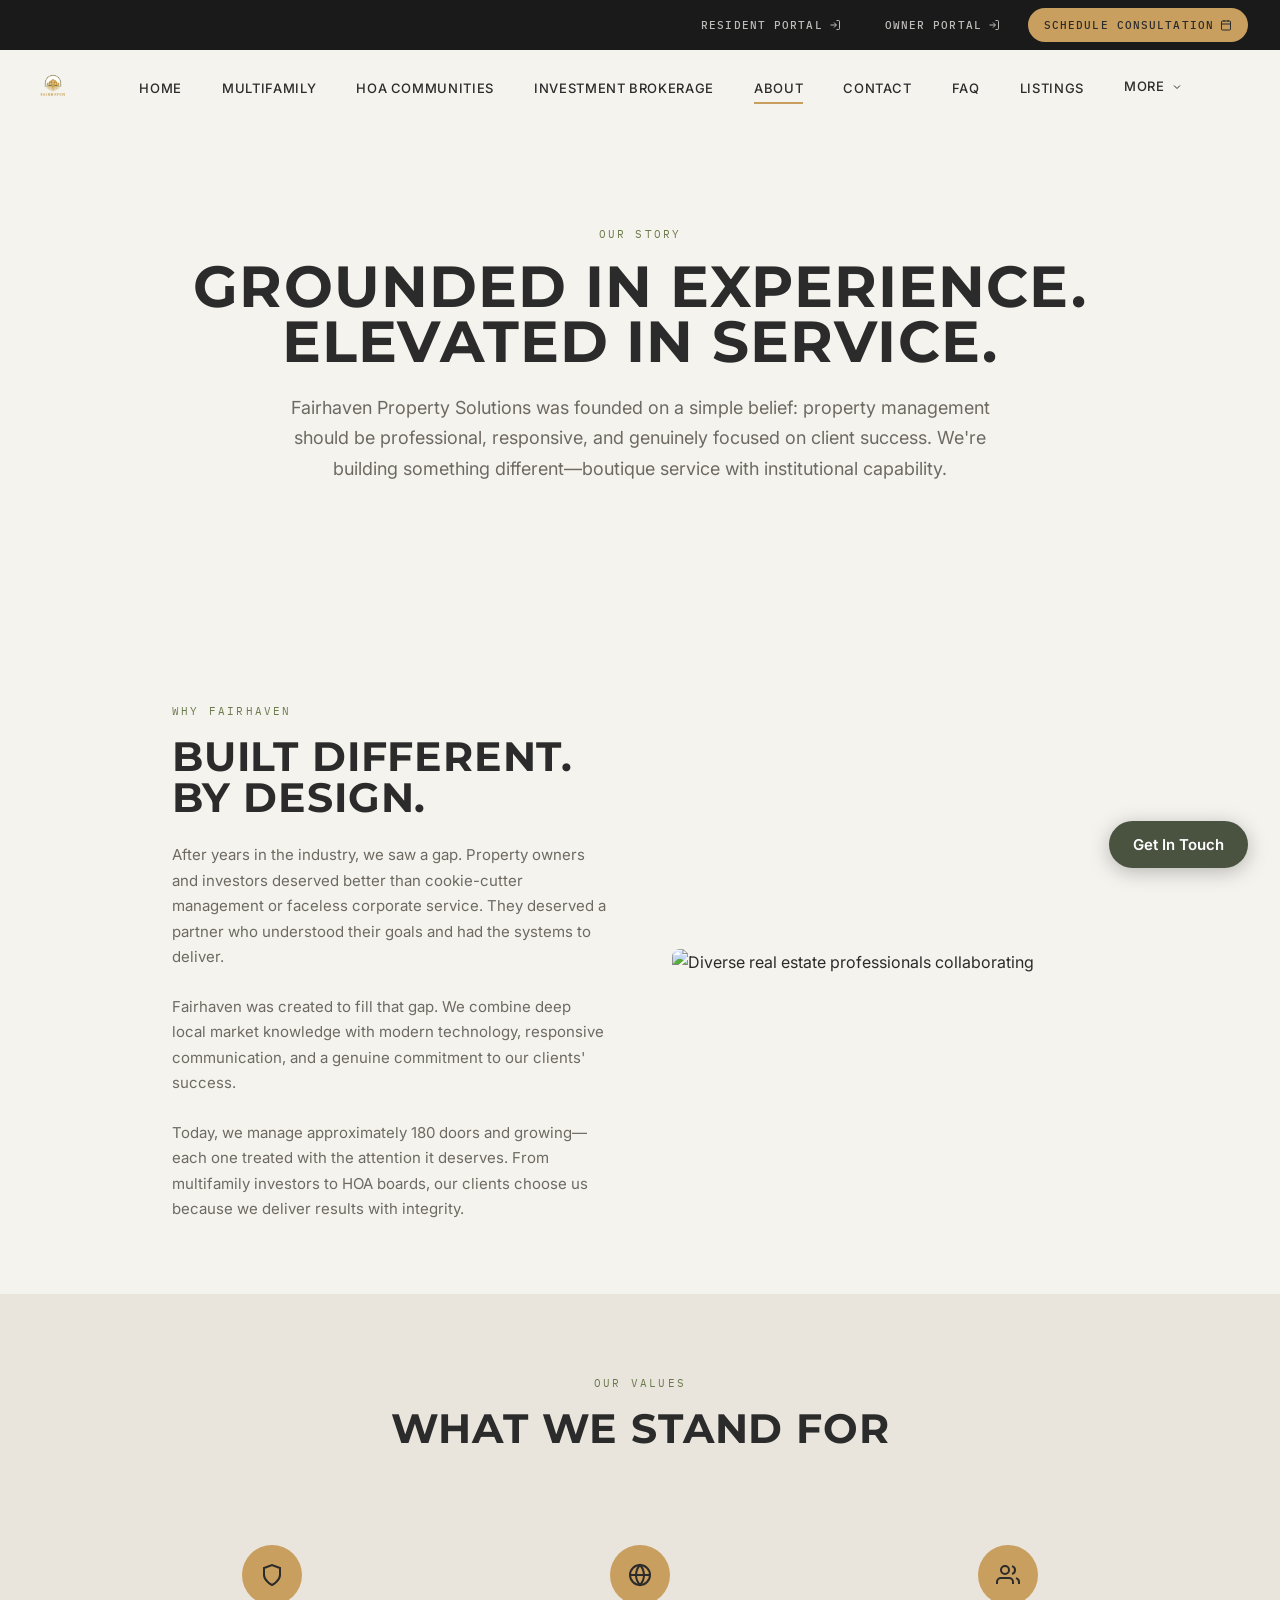
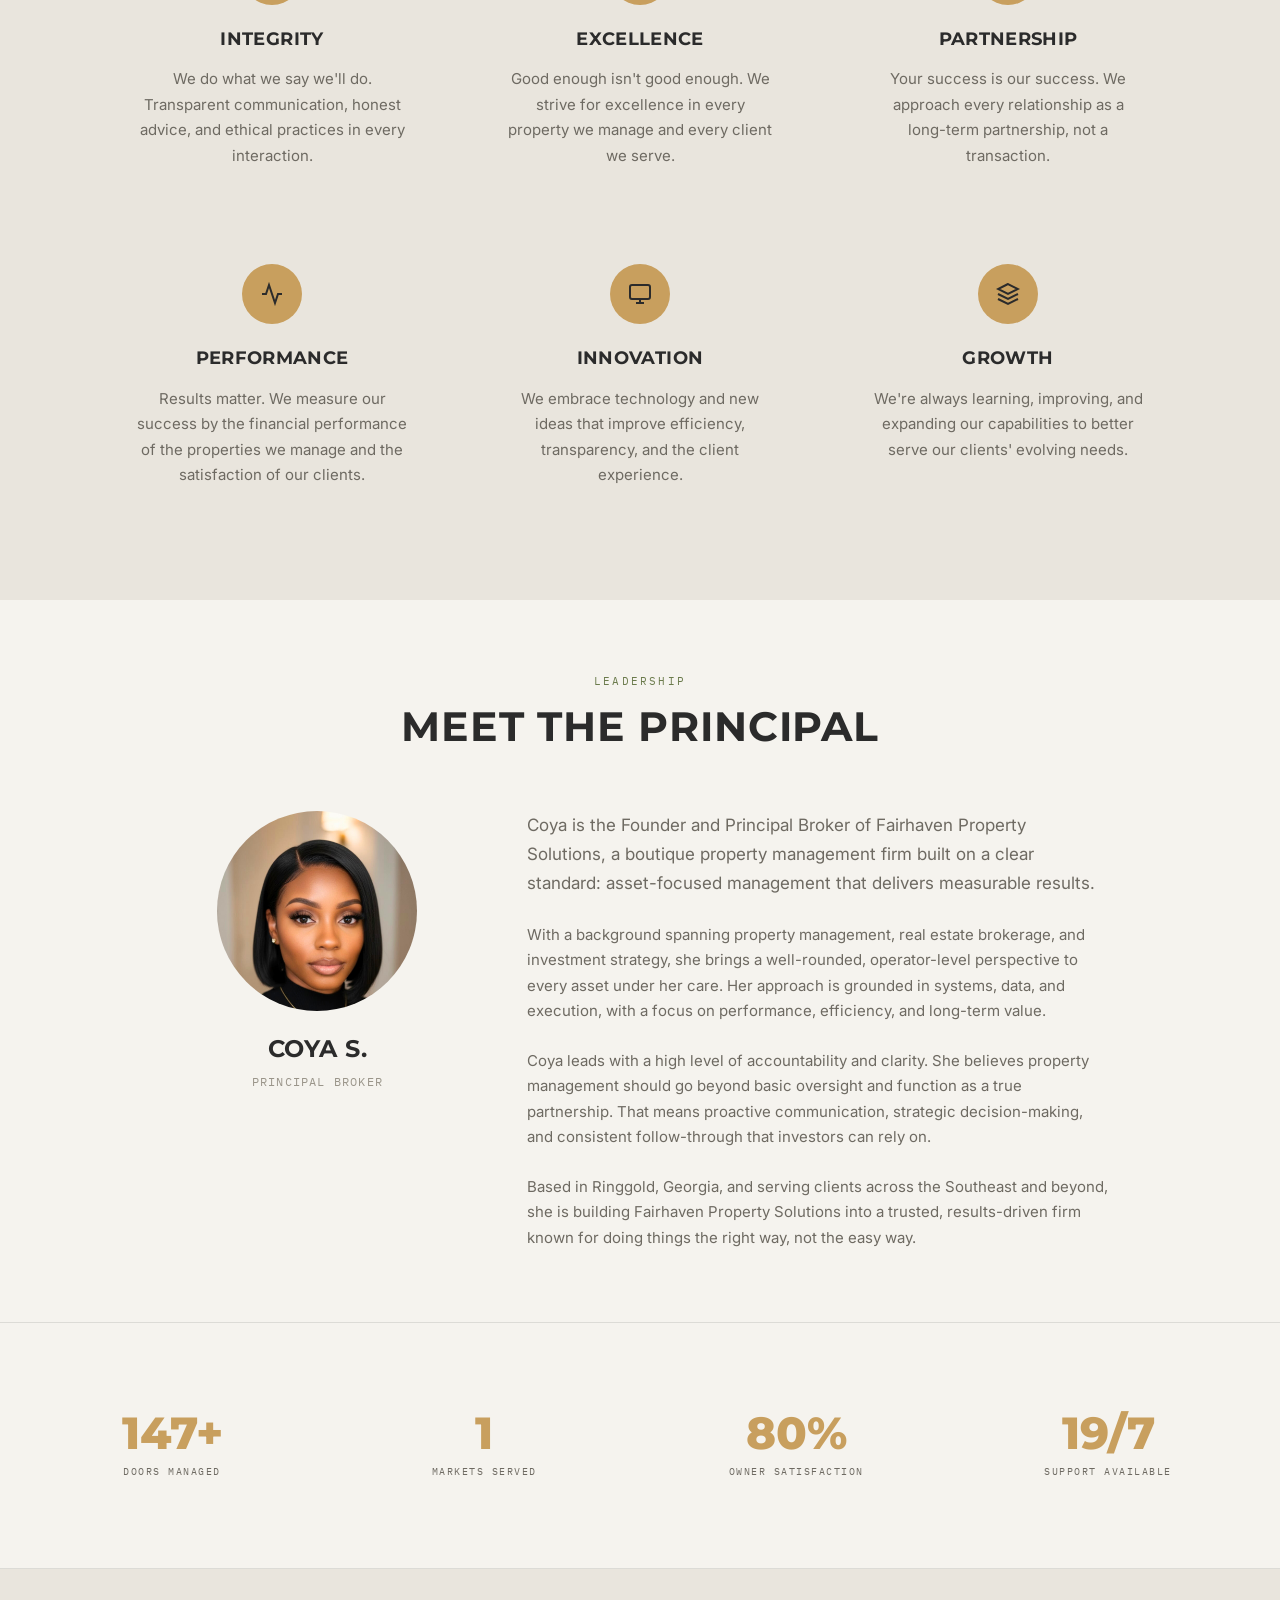
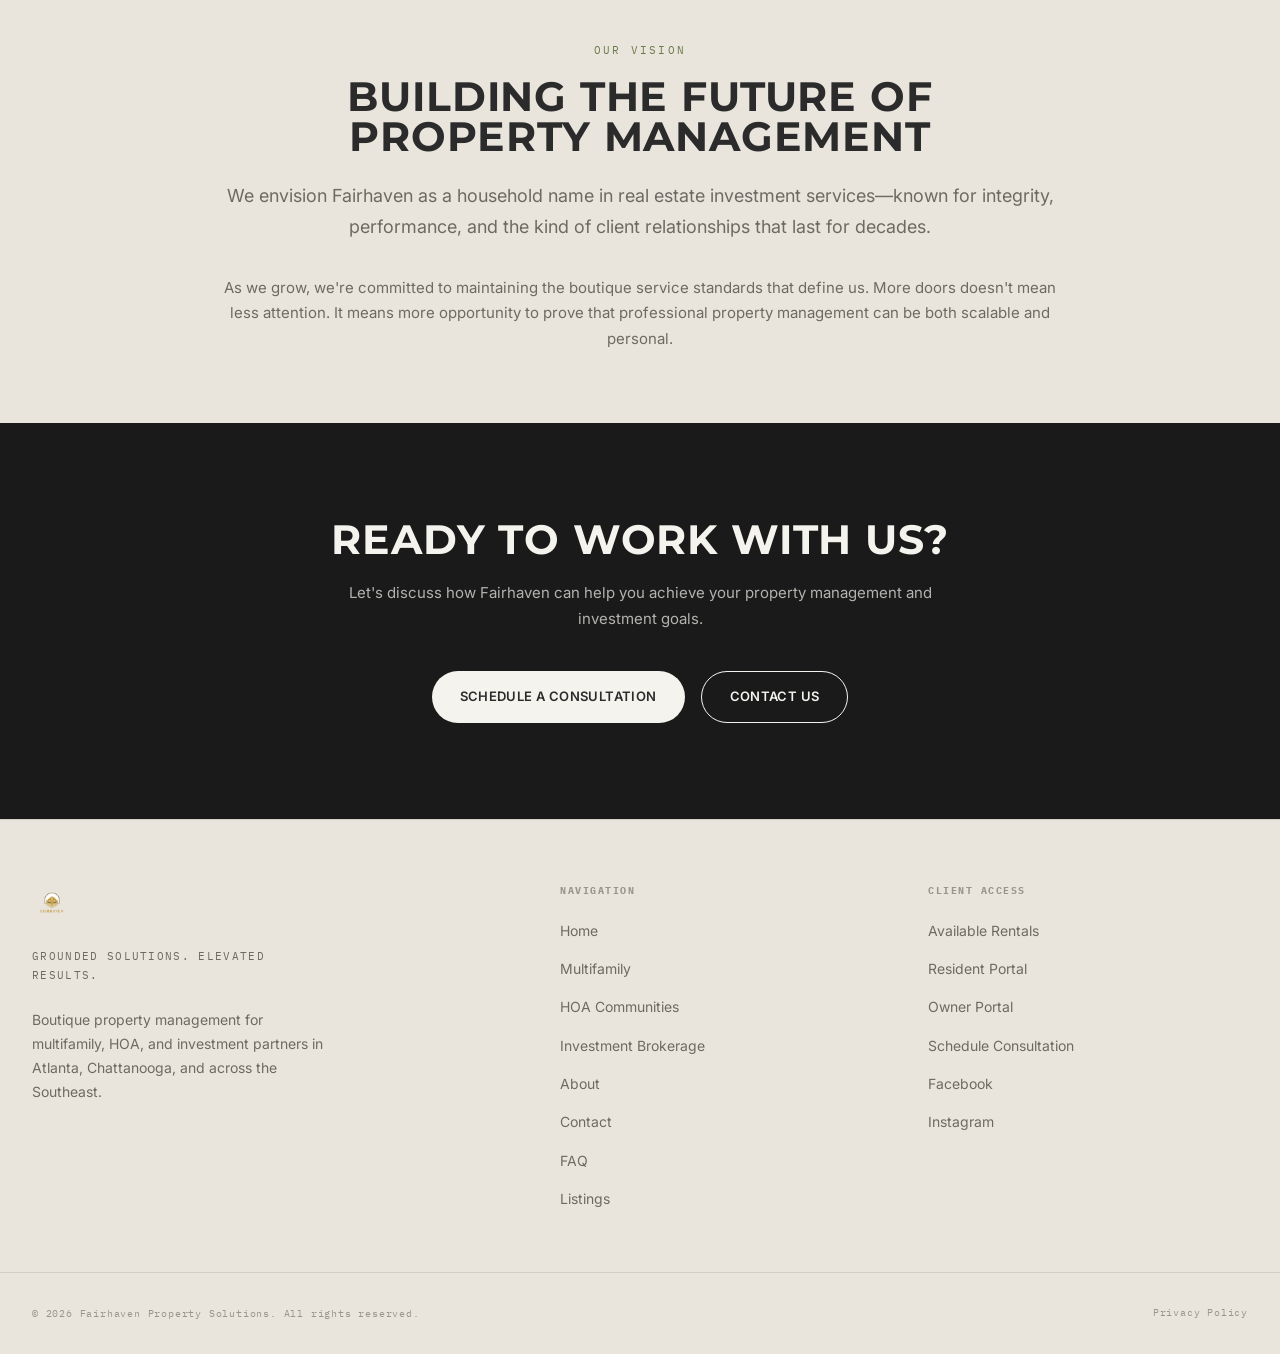
==== about.html @ c30470f5 "nav: add Privacy Policy to More dropdown on all pages" ====
<!DOCTYPE html>
<html lang="en">
<head>
  <meta charset="UTF-8">
  <meta name="viewport" content="width=device-width, initial-scale=1.0">
  <title>About Us | Fairhaven Property Solutions</title>
  <meta name="description" content="Learn about Fairhaven Property Solutions. Boutique property management company serving multifamily, HOA, and investment clients in Atlanta, Chattanooga, and beyond.">
  
  <!-- Fonts -->
  <link rel="preconnect" href="https://fonts.googleapis.com">
  <link rel="preconnect" href="https://fonts.gstatic.com" crossorigin>
  <link href="https://fonts.googleapis.com/css2?family=IBM+Plex+Mono:wght@400;500;600&family=Inter:wght@400;500;600&family=Montserrat:wght@600;700;800&display=swap" rel="stylesheet">
  
  <!-- Styles -->
  <link rel="stylesheet" href="styles.css">
  
  <!-- Favicon -->
  <link rel="icon" type="image/png" href="logo.png">
</head>
<body>
    <!-- Header Wrapper -->
  <div class="header-wrapper">
    <!-- Top Bar - Portal Buttons Right Aligned -->
    <div class="top-bar">
      <div class="top-bar-inner">
        <a href="https://account.appfolio.com/realms/foliospace/protocol/openid-connect/auth?activation_state&client_id=client-abcdef6f-1248-4026-9794-903a50bee830&portfolio_uuid&redirect_uri=https%3A%2F%2Ffairhavenpropertysolutions.appfolio.com%2Fconnect%2Fusers%2Foauth%2Fcallback&response_type=code&scope=openid+offline_access&session_timed_out=false&state" class="portal-link" target="_blank" rel="noopener">
          Resident Portal
          <svg viewBox="0 0 24 24" fill="none" stroke="currentColor" stroke-width="2">
            <path d="M15 3h4a2 2 0 012 2v14a2 2 0 01-2 2h-4M10 17l5-5-5-5M13.8 12H3"/>
          </svg>
        </a>
        <a href="https://fairhavenpropertysolutions.appfolio.com/oportal/users/log_in" class="portal-link" target="_blank" rel="noopener">
          Owner Portal
          <svg viewBox="0 0 24 24" fill="none" stroke="currentColor" stroke-width="2">
            <path d="M15 3h4a2 2 0 012 2v14a2 2 0 01-2 2h-4M10 17l5-5-5-5M13.8 12H3"/>
          </svg>
        </a>
        <a href="https://calendly.com/fairhavenpropertysolutions/30min" class="portal-link cta" target="_blank" rel="noopener">
          Schedule Consultation
          <svg viewBox="0 0 24 24" fill="none" stroke="currentColor" stroke-width="2">
            <rect x="3" y="4" width="18" height="18" rx="2" ry="2"/>
            <line x1="16" y1="2" x2="16" y2="6"/>
            <line x1="8" y1="2" x2="8" y2="6"/>
            <line x1="3" y1="10" x2="21" y2="10"/>
          </svg>
        </a>
      </div>
    </div>

    <!-- Main Navigation -->
    <nav class="main-nav">
      <div class="nav-inner">
        <a href="index.html" class="logo">
          <img src="logo.png" alt="Fairhaven Property Solutions logo">
        </a>

        <ul class="nav-links">
          <li><a href="index.html" class="nav-link">Home</a></li>
          <li><a href="multifamily.html" class="nav-link">Multifamily</a></li>
          <li><a href="hoa.html" class="nav-link">HOA Communities</a></li>
          <li><a href="brokerage.html" class="nav-link">Investment Brokerage</a></li>
          <li><a href="about.html" class="nav-link">About</a></li>
          <li><a href="contact.html" class="nav-link">Contact</a></li>
          <li><a href="faq.html" class="nav-link">FAQ</a></li>
          <li><a href="listings.html" class="nav-link">Listings</a></li>
          <li class="dropdown">
            <span class="nav-link dropdown-toggle">
              More
              <svg viewBox="0 0 24 24" fill="none" stroke="currentColor" stroke-width="2">
                <path d="M6 9l6 6 6-6"/>
              </svg>
            </span>
            <div class="dropdown-menu">
              <div class="dropdown-column">
                <h4>Services</h4>
                <ul>
                  <li><a href="multifamily.html">Multifamily Management</a></li>
                  <li><a href="hoa.html">HOA Community Management</a></li>
                  <li><a href="brokerage.html">Investment Brokerage</a></li>
                  <li><a href="faq.html">FAQ</a></li>
                  <li><a href="listings.html">Listings</a></li>
                </ul>
              </div>
              <div class="dropdown-column">
                <h4>Client Access</h4>
                <ul>
                  <li><a href="listings.html">Available Rentals</a></li>
                  <li><a href="https://account.appfolio.com/realms/foliospace/protocol/openid-connect/auth?activation_state&client_id=client-abcdef6f-1248-4026-9794-903a50bee830&portfolio_uuid&redirect_uri=https%3A%2F%2Ffairhavenpropertysolutions.appfolio.com%2Fconnect%2Fusers%2Foauth%2Fcallback&response_type=code&scope=openid+offline_access&session_timed_out=false&state" target="_blank" rel="noopener">Resident Portal</a></li>
                  <li><a href="https://fairhavenpropertysolutions.appfolio.com/oportal/users/log_in" target="_blank" rel="noopener">Owner Portal</a></li>
                </ul>
              </div>
              <div class="dropdown-column">
                <h4>Connect</h4>
                <ul>
                  <li><a href="contact.html">Contact</a></li>
                  <li><a href="https://calendly.com/fairhavenpropertysolutions/30min" target="_blank" rel="noopener">Schedule Consultation</a></li>
                  <li><a href="https://www.facebook.com/profile.php?id=61581344195329" target="_blank" rel="noopener">Facebook</a></li>
                  <li><a href="https://www.instagram.com/fairhavenpropertysolutions/" target="_blank" rel="noopener">Instagram</a></li>
                  <li><a href="privacy.html">Privacy Policy</a></li>
                </ul>
              </div>
            </div>
          </li>
        </ul>

        <button class="mobile-toggle" aria-label="Open menu">
          <span></span>
          <span></span>
          <span></span>
        </button>
      </div>
    </nav>
  </div>

  <!-- Mobile Menu -->
  <div class="mobile-menu">
    <button class="mobile-menu-close" aria-label="Close menu">
      <svg viewBox="0 0 24 24" fill="none" stroke="currentColor" stroke-width="2">
        <path d="M18 6L6 18M6 6l12 12"/>
      </svg>
    </button>
    <ul class="mobile-nav-links">
      <li><a href="index.html">Home</a></li>
      <li><a href="multifamily.html">Multifamily</a></li>
      <li><a href="hoa.html">HOA Communities</a></li>
      <li><a href="brokerage.html">Investment Brokerage</a></li>
      <li><a href="about.html">About</a></li>
      <li><a href="contact.html">Contact</a></li>
      <li><a href="faq.html">FAQ</a></li>
      <li><a href="listings.html">Listings</a></li>
      <li class="mobile-dropdown">
        <h4>Services</h4>
        <a href="multifamily.html">Multifamily Management</a>
        <a href="hoa.html">HOA Community Management</a>
        <a href="brokerage.html">Investment Brokerage</a>
        <h4>Client Access</h4>
        <a href="contact.html#listings">Available Rentals</a>
      </li>
    </ul>
    <div class="mobile-portals">
      <a href="https://account.appfolio.com/realms/foliospace/protocol/openid-connect/auth?activation_state&client_id=client-abcdef6f-1248-4026-9794-903a50bee830&portfolio_uuid&redirect_uri=https%3A%2F%2Ffairhavenpropertysolutions.appfolio.com%2Fconnect%2Fusers%2Foauth%2Fcallback&response_type=code&scope=openid+offline_access&session_timed_out=false&state" class="mobile-portal-link" target="_blank" rel="noopener">Resident Portal</a>
      <a href="https://fairhavenpropertysolutions.appfolio.com/oportal/users/log_in" class="mobile-portal-link" target="_blank" rel="noopener">Owner Portal</a>
      <a href="https://calendly.com/fairhavenpropertysolutions/30min" class="mobile-portal-link cta" target="_blank" rel="noopener">Schedule Consultation</a>
    </div>
  </div>

  <!-- About Hero -->
  <section class="about-hero">
    <div class="about-hero-content">
      <span class="section-label">Our Story</span>
      <h1>Grounded in Experience.<br>Elevated in Service.</h1>
      <p>Fairhaven Property Solutions was founded on a simple belief: property management should be professional, responsive, and genuinely focused on client success. We're building something different—boutique service with institutional capability.</p>
    </div>
  </section>

  <!-- Story Section -->
  <section class="section section-light">
    <div style="max-width: 1000px; margin: 0 auto; padding: 0 2rem;">
      <div style="display: grid; grid-template-columns: 1fr 1fr; gap: 4rem; align-items: center;">
        <div>
          <span class="section-label">Why Fairhaven</span>
          <h2 style="margin-bottom: 1.5rem;">Built Different.<br>By Design.</h2>
          <p style="margin-bottom: 1.5rem;">After years in the industry, we saw a gap. Property owners and investors deserved better than cookie-cutter management or faceless corporate service. They deserved a partner who understood their goals and had the systems to deliver.</p>
          <p style="margin-bottom: 1.5rem;">Fairhaven was created to fill that gap. We combine deep local market knowledge with modern technology, responsive communication, and a genuine commitment to our clients' success.</p>
          <p>Today, we manage approximately 180 doors and growing—each one treated with the attention it deserves. From multifamily investors to HOA boards, our clients choose us because we deliver results with integrity.</p>
        </div>
        <div>
          <img src="https://images.unsplash.com/photo-1573496359142-b8d87734a5a2?w=800&q=80" alt="Diverse real estate professionals collaborating" style="width: 100%; height: auto; border-radius: 8px;">
        </div>
      </div>
    </div>
  </section>

  <!-- Values Section -->
  <section class="values-section">
    <div style="max-width: 1200px; margin: 0 auto; padding: 0 2rem;">
      <div style="text-align: center; margin-bottom: 4rem;">
        <span class="section-label">Our Values</span>
        <h2 class="section-title">What We Stand For</h2>
      </div>
      
      <div class="values-grid">
        <div class="value-card">
          <div class="value-icon">
            <svg viewBox="0 0 24 24" fill="none" stroke="currentColor" stroke-width="2">
              <path d="M12 22s8-4 8-10V5l-8-3-8 3v7c0 6 8 10 8 10z"/>
            </svg>
          </div>
          <h3>Integrity</h3>
          <p>We do what we say we'll do. Transparent communication, honest advice, and ethical practices in every interaction.</p>
        </div>
        
        <div class="value-card">
          <div class="value-icon">
            <svg viewBox="0 0 24 24" fill="none" stroke="currentColor" stroke-width="2">
              <circle cx="12" cy="12" r="10"/>
              <line x1="2" y1="12" x2="22" y2="12"/>
              <path d="M12 2a15.3 15.3 0 014 10 15.3 15.3 0 01-4 10 15.3 15.3 0 01-4-10 15.3 15.3 0 014-10z"/>
            </svg>
          </div>
          <h3>Excellence</h3>
          <p>Good enough isn't good enough. We strive for excellence in every property we manage and every client we serve.</p>
        </div>
        
        <div class="value-card">
          <div class="value-icon">
            <svg viewBox="0 0 24 24" fill="none" stroke="currentColor" stroke-width="2">
              <path d="M17 21v-2a4 4 0 00-4-4H5a4 4 0 00-4 4v2"/>
              <circle cx="9" cy="7" r="4"/>
              <path d="M23 21v-2a4 4 0 00-3-3.87M16 3.13a4 4 0 010 7.75"/>
            </svg>
          </div>
          <h3>Partnership</h3>
          <p>Your success is our success. We approach every relationship as a long-term partnership, not a transaction.</p>
        </div>
        
        <div class="value-card">
          <div class="value-icon">
            <svg viewBox="0 0 24 24" fill="none" stroke="currentColor" stroke-width="2">
              <polyline points="22 12 18 12 15 21 9 3 6 12 2 12"/>
            </svg>
          </div>
          <h3>Performance</h3>
          <p>Results matter. We measure our success by the financial performance of the properties we manage and the satisfaction of our clients.</p>
        </div>
        
        <div class="value-card">
          <div class="value-icon">
            <svg viewBox="0 0 24 24" fill="none" stroke="currentColor" stroke-width="2">
              <rect x="2" y="3" width="20" height="14" rx="2" ry="2"/>
              <line x1="8" y1="21" x2="16" y2="21"/>
              <line x1="12" y1="17" x2="12" y2="21"/>
            </svg>
          </div>
          <h3>Innovation</h3>
          <p>We embrace technology and new ideas that improve efficiency, transparency, and the client experience.</p>
        </div>
        
        <div class="value-card">
          <div class="value-icon">
            <svg viewBox="0 0 24 24" fill="none" stroke="currentColor" stroke-width="2">
              <path d="M12 2L2 7l10 5 10-5-10-5zM2 17l10 5 10-5M2 12l10 5 10-5"/>
            </svg>
          </div>
          <h3>Growth</h3>
          <p>We're always learning, improving, and expanding our capabilities to better serve our clients' evolving needs.</p>
        </div>
      </div>
    </div>
  </section>

  <!-- Leadership Section -->
  <section class="section section-light">
    <div style="max-width: 1000px; margin: 0 auto; padding: 0 2rem;">
      <div style="text-align: center; margin-bottom: 4rem;">
        <span class="section-label">Leadership</span>
        <h2 class="section-title">Meet the Principal</h2>
      </div>
      
      <div style="display: grid; grid-template-columns: 1fr 2fr; gap: 4rem; align-items: start;">
        <div style="text-align: center;">
          <div style="width: 200px; height: 200px; border-radius: 50%; margin: 0 auto 1.5rem; overflow: hidden;">
            <img src="coya.png" alt="Coya S." style="width: 100%; height: 100%; object-fit: cover; object-position: center 15%;" />
          </div>
          <h3 style="font-size: 1.5rem; margin-bottom: 0.5rem;">Coya S.</h3>
          <p style="font-family: var(--font-mono); font-size: 0.75rem; letter-spacing: 0.1em; text-transform: uppercase; color: var(--text-muted);">Principal Broker</p>
        </div>
        <div>
          <p style="font-size: 1.0625rem; margin-bottom: 1.5rem;">Coya is the Founder and Principal Broker of Fairhaven Property Solutions, a boutique property management firm built on a clear standard: asset-focused management that delivers measurable results.</p>
          <p style="margin-bottom: 1.5rem;">With a background spanning property management, real estate brokerage, and investment strategy, she brings a well-rounded, operator-level perspective to every asset under her care. Her approach is grounded in systems, data, and execution, with a focus on performance, efficiency, and long-term value.</p>
          <p style="margin-bottom: 1.5rem;">Coya leads with a high level of accountability and clarity. She believes property management should go beyond basic oversight and function as a true partnership. That means proactive communication, strategic decision-making, and consistent follow-through that investors can rely on.</p>
          <p>Based in Ringgold, Georgia, and serving clients across the Southeast and beyond, she is building Fairhaven Property Solutions into a trusted, results-driven firm known for doing things the right way, not the easy way.</p>
        </div>
      </div>
    </div>
  </section>

  <!-- Stats Section -->
  <section class="trust-stats">
    <div class="stats-grid">
      <div class="stat-item">
        <div class="stat-number" data-counter="180" data-suffix="+">0</div>
        <div class="stat-label">Doors Managed</div>
      </div>
      <div class="stat-item">
        <div class="stat-number" data-counter="2">0</div>
        <div class="stat-label">Markets Served</div>
      </div>
      <div class="stat-item">
        <div class="stat-number" data-counter="98" data-suffix="%">0</div>
        <div class="stat-label">Owner Satisfaction</div>
      </div>
      <div class="stat-item">
        <div class="stat-number" data-counter="24" data-suffix="/7">0</div>
        <div class="stat-label">Support Available</div>
      </div>
    </div>
  </section>

  <!-- Vision Section -->
  <section class="section section-dark">
    <div style="max-width: 900px; margin: 0 auto; padding: 0 2rem; text-align: center;">
      <span class="section-label">Our Vision</span>
      <h2 style="margin-bottom: 1.5rem;">Building the Future of Property Management</h2>
      <p style="font-size: 1.125rem; margin-bottom: 2rem;">We envision Fairhaven as a household name in real estate investment services—known for integrity, performance, and the kind of client relationships that last for decades.</p>
      <p>As we grow, we're committed to maintaining the boutique service standards that define us. More doors doesn't mean less attention. It means more opportunity to prove that professional property management can be both scalable and personal.</p>
    </div>
  </section>

  <!-- CTA Section -->
  <section class="cta-section">
    <div class="cta-content">
      <h2 class="cta-title">Ready to Work With Us?</h2>
      <p class="cta-description">Let's discuss how Fairhaven can help you achieve your property management and investment goals.</p>
      <div class="cta-buttons">
        <a href="https://calendly.com/fairhavenpropertysolutions/30min" class="btn btn-light" target="_blank" rel="noopener">Schedule a Consultation</a>
        <a href="contact.html" class="btn btn-secondary" style="color: var(--text-light); border-color: var(--text-light);">Contact Us</a>
      </div>
    </div>
  </section>

  <!-- Footer -->
  <footer class="footer">
    <div class="footer-grid">
      <div class="footer-brand">
        <img src="logo.png" alt="Fairhaven Property Solutions logo" class="footer-logo">
        <p class="footer-tagline">Grounded Solutions. Elevated Results.</p>
        <p class="footer-description">Boutique property management for multifamily, HOA, and investment partners in Atlanta, Chattanooga, and across the Southeast.</p>
      </div>
      <div class="footer-column">
        <h4>Navigation</h4>
        <ul class="footer-links">
          <li><a href="index.html">Home</a></li>
          <li><a href="multifamily.html">Multifamily</a></li>
          <li><a href="hoa.html">HOA Communities</a></li>
          <li><a href="brokerage.html">Investment Brokerage</a></li>
          <li><a href="about.html">About</a></li>
          <li><a href="contact.html">Contact</a></li>
          <li><a href="faq.html">FAQ</a></li>
          <li><a href="listings.html">Listings</a></li>
        </ul>
      </div>
      <div class="footer-column">
        <h4>Client Access</h4>
        <ul class="footer-links">
          <li><a href="listings.html">Available Rentals</a></li>
          <li><a href="https://account.appfolio.com/realms/foliospace/protocol/openid-connect/auth?activation_state&client_id=client-abcdef6f-1248-4026-9794-903a50bee830&portfolio_uuid&redirect_uri=https%3A%2F%2Ffairhavenpropertysolutions.appfolio.com%2Fconnect%2Fusers%2Foauth%2Fcallback&response_type=code&scope=openid+offline_access&session_timed_out=false&state" target="_blank" rel="noopener">Resident Portal</a></li>
          <li><a href="https://fairhavenpropertysolutions.appfolio.com/oportal/users/log_in" target="_blank" rel="noopener">Owner Portal</a></li>
          <li><a href="https://calendly.com/fairhavenpropertysolutions/30min" target="_blank" rel="noopener">Schedule Consultation</a></li>
          <li><a href="https://www.facebook.com/profile.php?id=61581344195329" target="_blank" rel="noopener">Facebook</a></li>
          <li><a href="https://www.instagram.com/fairhavenpropertysolutions/" target="_blank" rel="noopener">Instagram</a></li>
        </ul>
      </div>
    </div>
    <div class="footer-bottom">
      <p class="footer-copyright">© 2026 Fairhaven Property Solutions. All rights reserved.</p>
      <div class="footer-legal">
        <a href="privacy.html">Privacy Policy</a>
        <a href="#" style="display:none;">Terms of Service</a>
      </div>
    </div>
  </footer>

  <!-- Floating Get In Touch Button -->
  <div class="git-fab" id="gitFab">
    <button class="git-fab-btn" id="gitFabBtn" aria-label="Get In Touch">
      Get In Touch
    </button>
  </div>

  <!-- Get In Touch Modal -->
  <div class="git-modal-overlay" id="gitModal">
    <div class="git-modal">
      <button class="git-modal-close" id="gitModalClose" aria-label="Close">
        <svg viewBox="0 0 24 24" fill="none" stroke="currentColor" stroke-width="2" width="20" height="20">
          <path d="M18 6L6 18M6 6l12 12"/>
        </svg>
      </button>
      <h3 style="margin-bottom:1rem;font-family:var(--font-heading);font-size:1.25rem;">Get In Touch</h3>
      <p style="margin-bottom:1.5rem;color:var(--text-secondary);font-size:0.9375rem;">Fill out the form below and we'll get back to you within one business day.</p>
      <!-- MailerLite embed goes here — client to provide embed code -->
      <div style="padding:2rem;background:var(--bg-secondary);border-radius:8px;text-align:center;color:var(--text-muted);font-size:0.875rem;">
        [MailerLite form embed — client to provide embed code from app.mailerlite.com]
      </div>
    </div>
  </div>

  <!-- Scripts -->
  <script src="script.js"></script>
</body>
</html>
---- styles.css ----
/* ============================================
   FAIRHAVEN PROPERTY SOLUTIONS
   Premium Boutique Property Management Website
   Design System & Styles - ULTRA SMOOTH EDITION
   ============================================ */

/* CSS Variables - Design Tokens */
:root {
  /* Background Colors */
  --bg-primary: #F5F3EE;
  --bg-secondary: #E9E5DD;
  --bg-dark: #1A1A1A;
  
  /* Accent Colors - Olive, Gold, Black */
  --accent-gold: #C89F5E;
  --accent-gold-hover: #B8924F;
  --accent-olive: #6B7B4C;
  --accent-olive-light: #8B9B6C;
  --accent-black: #1A1A1A;
  
  /* Text Colors */
  --text-primary: #2B2B2B;
  --text-secondary: #6E6A62;
  --text-light: #F5F3EE;
  --text-muted: #9A958A;
  
  /* UI Colors */
  --border-light: rgba(43, 43, 43, 0.12);
  --border-medium: rgba(43, 43, 43, 0.2);
  --shadow-soft: rgba(0, 0, 0, 0.08);
  --shadow-medium: rgba(0, 0, 0, 0.12);
  
  /* Typography */
  --font-heading: 'Montserrat', -apple-system, BlinkMacSystemFont, sans-serif;
  --font-body: 'Inter', -apple-system, BlinkMacSystemFont, sans-serif;
  --font-mono: 'IBM Plex Mono', 'SF Mono', monospace;
  
  /* Spacing */
  --section-padding: 8vh;
  --content-max-width: 1400px;
  
  /* Transitions - ULTRA FAST */
  --transition-fast: 0.15s cubic-bezier(0.4, 0, 0.2, 1);
  --transition-medium: 0.25s cubic-bezier(0.4, 0, 0.2, 1);
  --transition-slow: 0.4s cubic-bezier(0.4, 0, 0.2, 1);
  
  /* Border Radius */
  --radius-pill: 999px;
  --radius-sm: 4px;
  --radius-md: 8px;
  --radius-lg: 12px;
}

/* Reset & Base */
*, *::before, *::after {
  box-sizing: border-box;
  margin: 0;
  padding: 0;
}

html {
  scroll-behavior: smooth;
  font-size: 16px;
  overflow-x: hidden;
  max-width: 100%;
}

body {
  font-family: var(--font-body);
  font-weight: 400;
  line-height: 1.65;
  color: var(--text-primary);
  background-color: var(--bg-primary);
  -webkit-font-smoothing: antialiased;
  -moz-osx-font-smoothing: grayscale;
  overflow-x: hidden;
  max-width: 100%;
}

/* Typography */
h1, h2, h3, h4, h5, h6 {
  font-family: var(--font-heading);
  font-weight: 700;
  line-height: 1.1;
  letter-spacing: 0.02em;
  text-transform: uppercase;
  color: var(--text-primary);
}

h1 {
  font-size: clamp(2.5rem, 4.5vw, 4.5rem);
  line-height: 0.95;
}

h2 {
  font-size: clamp(2rem, 3.2vw, 3.2rem);
  line-height: 1.0;
}

h3 {
  font-size: clamp(1.25rem, 1.8vw, 1.6rem);
  line-height: 1.2;
}

h4 {
  font-size: clamp(1rem, 1.3vw, 1.2rem);
  line-height: 1.3;
}

p {
  font-size: clamp(0.9375rem, 1.05vw, 1.0625rem);
  line-height: 1.7;
  color: var(--text-secondary);
}

a {
  color: inherit;
  text-decoration: none;
  transition: all var(--transition-fast);
}

/* Label/Micro Text */
.label {
  font-family: var(--font-mono);
  font-size: 0.6875rem;
  font-weight: 500;
  letter-spacing: 0.18em;
  text-transform: uppercase;
  color: var(--text-secondary);
}

.label-light {
  color: var(--text-light);
  opacity: 0.9;
}

/* ============================================
   HEADER WRAPPER - Combined Top Bar + Nav
   ============================================ */

.header-wrapper {
  position: fixed;
  top: 0;
  left: 0;
  right: 0;
  z-index: 1000;
  transition: all var(--transition-medium);
}

.header-wrapper.scrolled {
  background: rgba(245, 243, 238, 0.98);
  backdrop-filter: blur(20px);
  box-shadow: 0 4px 30px rgba(0, 0, 0, 0.08);
}

/* ============================================
   TOP BAR - Portal Buttons Right Aligned
   ============================================ */

.top-bar {
  background: var(--accent-black);
  padding: 0.5rem 0;
  transition: all var(--transition-fast);
}

.top-bar-inner {
  max-width: var(--content-max-width);
  margin: 0 auto;
  padding: 0 2rem;
  display: flex;
  justify-content: flex-end;
  align-items: center;
  gap: 0.75rem;
}

.portal-link {
  font-family: var(--font-mono);
  font-size: 0.6875rem;
  font-weight: 500;
  letter-spacing: 0.1em;
  text-transform: uppercase;
  color: rgba(245, 243, 238, 0.75);
  padding: 0.5rem 1rem;
  border-radius: var(--radius-pill);
  transition: all var(--transition-fast);
  display: inline-flex;
  align-items: center;
  gap: 0.375rem;
}

.portal-link:hover {
  color: var(--text-light);
  background: rgba(245, 243, 238, 0.1);
}

.portal-link svg {
  width: 12px;
  height: 12px;
  transition: transform var(--transition-fast);
}

.portal-link:hover svg {
  transform: translateX(2px);
}

.portal-link.cta {
  background: var(--accent-gold);
  color: var(--text-primary);
}

.portal-link.cta:hover {
  background: var(--accent-gold-hover);
  transform: translateY(-1px);
}

/* ============================================
   MAIN NAVIGATION - Centered Layout
   ============================================ */

.main-nav {
  padding: 1rem 0;
  transition: all var(--transition-fast);
}

.nav-inner {
  max-width: var(--content-max-width);
  margin: 0 auto;
  padding: 0 2rem;
  display: flex;
  align-items: center;
  justify-content: space-between;
}

/* Logo */
.logo {
  display: flex;
  align-items: center;
  flex-shrink: 0;
}

.logo img {
  height: 42px;
  width: auto;
  object-fit: contain;
  transition: transform var(--transition-fast);
}

.logo:hover img {
  transform: scale(1.02);
}

/* Nav Links - Centered */
.nav-links {
  display: flex;
  align-items: center;
  justify-content: center;
  gap: 2.5rem;
  list-style: none;
  flex: 1;
  margin: 0 2rem;
}

.nav-link {
  font-family: var(--font-body);
  font-size: 0.8125rem;
  font-weight: 500;
  letter-spacing: 0.05em;
  text-transform: uppercase;
  color: var(--text-primary);
  position: relative;
  padding: 0.5rem 0;
  white-space: nowrap;
}

.nav-link::after {
  content: '';
  position: absolute;
  bottom: 0;
  left: 0;
  width: 100%;
  height: 2px;
  background: var(--accent-gold);
  transform: scaleX(0);
  transform-origin: left;
  transition: transform var(--transition-fast);
}

.nav-link:hover::after,
.nav-link.active::after {
  transform: scaleX(1);
}

/* Dropdown */
.dropdown {
  position: relative;
}

.dropdown-toggle {
  display: flex;
  align-items: center;
  gap: 0.375rem;
  cursor: pointer;
}

.dropdown-toggle svg {
  width: 12px;
  height: 12px;
  transition: transform var(--transition-fast);
}

.dropdown:hover .dropdown-toggle svg {
  transform: rotate(180deg);
}

.dropdown-menu {
  position: absolute;
  top: 100%;
  left: 50%;
  transform: translateX(-50%) translateY(12px);
  background: var(--bg-primary);
  border-radius: var(--radius-md);
  box-shadow: 0 25px 80px rgba(0, 0, 0, 0.15);
  padding: 2rem;
  min-width: 620px;
  opacity: 0;
  visibility: hidden;
  transition: all var(--transition-fast);
  display: grid;
  grid-template-columns: repeat(3, 1fr);
  gap: 2rem;
  border: 1px solid var(--border-light);
}

.dropdown:hover .dropdown-menu {
  opacity: 1;
  visibility: visible;
  transform: translateX(-50%) translateY(8px);
}

.dropdown-column h4 {
  font-family: var(--font-mono);
  font-size: 0.625rem;
  font-weight: 600;
  letter-spacing: 0.18em;
  text-transform: uppercase;
  color: var(--text-muted);
  margin-bottom: 1rem;
}

.dropdown-column ul {
  list-style: none;
}

.dropdown-column li {
  margin-bottom: 0.625rem;
}

.dropdown-column a {
  font-size: 0.875rem;
  color: var(--text-secondary);
  display: block;
  padding: 0.25rem 0;
  transition: all var(--transition-fast);
  position: relative;
}

.dropdown-column a::before {
  content: '';
  position: absolute;
  left: -12px;
  top: 50%;
  transform: translateY(-50%) scale(0);
  width: 4px;
  height: 4px;
  background: var(--accent-gold);
  border-radius: 50%;
  transition: transform var(--transition-fast);
}

.dropdown-column a:hover {
  color: var(--text-primary);
  padding-left: 0.75rem;
}

.dropdown-column a:hover::before {
  transform: translateY(-50%) scale(1);
}

/* Mobile Menu Toggle */
.mobile-toggle {
  display: none;
  flex-direction: column;
  gap: 5px;
  cursor: pointer;
  padding: 0.5rem;
  background: none;
  border: none;
}

.mobile-toggle span {
  display: block;
  width: 24px;
  height: 2px;
  background: var(--text-primary);
  transition: all var(--transition-fast);
}

.mobile-toggle.active span:nth-child(1) {
  transform: rotate(45deg) translate(5px, 5px);
}

.mobile-toggle.active span:nth-child(2) {
  opacity: 0;
}

.mobile-toggle.active span:nth-child(3) {
  transform: rotate(-45deg) translate(5px, -5px);
}

/* Mobile Menu */
.mobile-menu {
  position: fixed;
  top: 0;
  left: 0;
  right: 0;
  bottom: 0;
  background: var(--bg-primary);
  z-index: 999;
  padding: 6rem 2rem 2rem;
  transform: translateX(100%);
  transition: transform var(--transition-medium);
  overflow-y: auto;
}

.mobile-menu.active {
  transform: translateX(0);
}

.mobile-menu-close {
  position: absolute;
  top: 2rem;
  right: 2rem;
  background: none;
  border: none;
  cursor: pointer;
  padding: 0.5rem;
  transition: transform var(--transition-fast);
}

.mobile-menu-close:hover {
  transform: rotate(90deg);
}

.mobile-menu-close svg {
  width: 24px;
  height: 24px;
}

.mobile-nav-links {
  list-style: none;
}

.mobile-nav-links li {
  margin-bottom: 1.25rem;
  opacity: 0;
  transform: translateX(20px);
  transition: all var(--transition-medium);
}

.mobile-menu.active .mobile-nav-links li {
  opacity: 1;
  transform: translateX(0);
}

.mobile-menu.active .mobile-nav-links li:nth-child(1) { transition-delay: 0.05s; }
.mobile-menu.active .mobile-nav-links li:nth-child(2) { transition-delay: 0.1s; }
.mobile-menu.active .mobile-nav-links li:nth-child(3) { transition-delay: 0.15s; }
.mobile-menu.active .mobile-nav-links li:nth-child(4) { transition-delay: 0.2s; }
.mobile-menu.active .mobile-nav-links li:nth-child(5) { transition-delay: 0.25s; }
.mobile-menu.active .mobile-nav-links li:nth-child(6) { transition-delay: 0.3s; }

.mobile-nav-links a {
  font-family: var(--font-heading);
  font-size: 1.75rem;
  font-weight: 700;
  text-transform: uppercase;
  color: var(--text-primary);
  display: block;
  transition: color var(--transition-fast);
}

.mobile-nav-links a:hover {
  color: var(--accent-gold);
}

.mobile-dropdown {
  margin-top: 1rem;
  padding-left: 1rem;
  border-left: 2px solid var(--accent-gold);
}

.mobile-dropdown h4 {
  font-family: var(--font-mono);
  font-size: 0.625rem;
  color: var(--text-muted);
  margin: 1.5rem 0 0.75rem;
}

.mobile-dropdown a {
  font-family: var(--font-body);
  font-size: 1rem;
  font-weight: 400;
  text-transform: none;
  color: var(--text-secondary);
  margin-bottom: 0.75rem;
}

.mobile-portals {
  margin-top: 3rem;
  padding-top: 2rem;
  border-top: 1px solid var(--border-light);
  display: flex;
  flex-direction: column;
  gap: 1rem;
}

.mobile-portal-link {
  font-family: var(--font-mono);
  font-size: 0.75rem;
  letter-spacing: 0.12em;
  text-transform: uppercase;
  color: var(--text-secondary);
  padding: 1rem 1.25rem;
  border: 1px solid var(--border-medium);
  border-radius: var(--radius-pill);
  text-align: center;
  transition: all var(--transition-fast);
}

.mobile-portal-link:hover {
  border-color: var(--accent-gold);
  color: var(--text-primary);
}

.mobile-portal-link.cta {
  background: var(--accent-gold);
  color: var(--text-primary);
  border-color: var(--accent-gold);
}

.mobile-portal-link.cta:hover {
  background: var(--accent-gold-hover);
}

/* ============================================
   BUTTONS
   ============================================ */

.btn {
  display: inline-flex;
  align-items: center;
  justify-content: center;
  gap: 0.5rem;
  font-family: var(--font-body);
  font-size: 0.8125rem;
  font-weight: 600;
  letter-spacing: 0.03em;
  padding: 0.875rem 1.75rem;
  border-radius: var(--radius-pill);
  border: none;
  cursor: pointer;
  transition: all var(--transition-fast);
  text-transform: uppercase;
}

.btn-primary {
  background: var(--accent-gold);
  color: var(--text-primary);
}

.btn-primary:hover {
  background: var(--accent-gold-hover);
  transform: translateY(-2px);
  box-shadow: 0 8px 24px rgba(200, 159, 94, 0.35);
}

.btn-secondary {
  background: transparent;
  color: var(--text-primary);
  border: 1.5px solid var(--text-primary);
}

.btn-secondary:hover {
  background: var(--text-primary);
  color: var(--bg-primary);
  transform: translateY(-2px);
}

.btn-light {
  background: var(--text-light);
  color: var(--text-primary);
}

.btn-light:hover {
  background: #fff;
  transform: translateY(-2px);
  box-shadow: 0 8px 24px rgba(255, 255, 255, 0.2);
}

.btn-dark {
  background: var(--bg-dark);
  color: var(--text-light);
}

.btn-dark:hover {
  background: #000;
  transform: translateY(-2px);
}

.btn-text {
  background: none;
  padding: 0.5rem 0;
  color: var(--text-primary);
  position: relative;
  font-size: 0.8125rem;
}

.btn-text::after {
  content: '';
  position: absolute;
  bottom: 0;
  left: 0;
  width: 100%;
  height: 1px;
  background: var(--accent-gold);
  transform: scaleX(0);
  transform-origin: left;
  transition: transform var(--transition-fast);
}

.btn-text:hover::after {
  transform: scaleX(1);
}

.btn-text:hover {
  padding-left: 0.5rem;
}

/* ============================================
   HERO SECTION
   ============================================ */

.hero {
  min-height: 100vh;
  display: flex;
  position: relative;
  overflow: hidden;
  padding-top: 7rem;
}

.hero-split {
  display: flex;
  width: 100%;
  min-height: calc(100vh - 7rem);
}

.hero-image {
  flex: 0 0 55%;
  position: relative;
  overflow: hidden;
}

.hero-image img {
  width: 100%;
  height: 100%;
  object-fit: cover;
  transition: transform var(--transition-slow);
}

.hero-image:hover img {
  transform: scale(1.02);
}

.hero-image::after {
  content: '';
  position: absolute;
  inset: 0;
  background: linear-gradient(90deg, rgba(0,0,0,0.2), rgba(0,0,0,0));
}

.hero-content {
  flex: 0 0 45%;
  display: flex;
  flex-direction: column;
  justify-content: center;
  padding: 4rem 4vw;
  background: var(--bg-primary);
}

.hero-label {
  font-family: var(--font-mono);
  font-size: 0.6875rem;
  letter-spacing: 0.2em;
  text-transform: uppercase;
  color: var(--accent-olive);
  margin-bottom: 1.5rem;
  opacity: 0;
  transform: translateY(20px);
  animation: fadeInUp 0.6s ease forwards 0.2s;
}

.hero-title {
  margin-bottom: 1.5rem;
  opacity: 0;
  transform: translateY(30px);
  animation: fadeInUp 0.7s ease forwards 0.3s;
}

.hero-title span {
  display: block;
}

.hero-cycler {
  display: block;
  color: var(--accent-gold);
  transition: opacity 0.4s ease, transform 0.4s ease;
}

.hero-cycler.fade-out {
  opacity: 0;
  transform: translateY(-10px);
}

.hero-cycler.fade-in {
  opacity: 1;
  transform: translateY(0);
}

.hero-subtitle {
  font-size: 1rem;
  line-height: 1.75;
  color: var(--text-secondary);
  margin-bottom: 2.5rem;
  max-width: 90%;
  opacity: 0;
  transform: translateY(20px);
  animation: fadeInUp 0.6s ease forwards 0.5s;
}

.hero-ctas {
  display: flex;
  flex-wrap: wrap;
  gap: 1rem;
  opacity: 0;
  transform: translateY(20px);
  animation: fadeInUp 0.6s ease forwards 0.7s;
}

.hero-location {
  position: absolute;
  bottom: 2rem;
  left: 2rem;
  z-index: 2;
}

/* ============================================
   ANIMATIONS
   ============================================ */

@keyframes fadeInUp {
  from {
    opacity: 0;
    transform: translateY(30px);
  }
  to {
    opacity: 1;
    transform: translateY(0);
  }
}

@keyframes fadeIn {
  from { opacity: 0; }
  to { opacity: 1; }
}

@keyframes slideInLeft {
  from {
    opacity: 0;
    transform: translateX(-40px);
  }
  to {
    opacity: 1;
    transform: translateX(0);
  }
}

@keyframes slideInRight {
  from {
    opacity: 0;
    transform: translateX(40px);
  }
  to {
    opacity: 1;
    transform: translateX(0);
  }
}

@keyframes scaleIn {
  from {
    opacity: 0;
    transform: scale(0.95);
  }
  to {
    opacity: 1;
    transform: scale(1);
  }
}

@keyframes countUp {
  from { opacity: 0; }
  to { opacity: 1; }
}

/* Scroll Reveal Animations */
.reveal {
  opacity: 0;
  transform: translateY(40px);
  transition: all 0.5s cubic-bezier(0.4, 0, 0.2, 1);
}

.reveal.active {
  opacity: 1;
  transform: translateY(0);
}

.reveal-left {
  opacity: 0;
  transform: translateX(-50px);
  transition: all 0.5s cubic-bezier(0.4, 0, 0.2, 1);
}

.reveal-left.active {
  opacity: 1;
  transform: translateX(0);
}

.reveal-right {
  opacity: 0;
  transform: translateX(50px);
  transition: all 0.5s cubic-bezier(0.4, 0, 0.2, 1);
}

.reveal-right.active {
  opacity: 1;
  transform: translateX(0);
}

.reveal-scale {
  opacity: 0;
  transform: scale(0.9);
  transition: all 0.5s cubic-bezier(0.4, 0, 0.2, 1);
}

.reveal-scale.active {
  opacity: 1;
  transform: scale(1);
}

/* Stagger delays */
.stagger-1 { transition-delay: 0.05s; }
.stagger-2 { transition-delay: 0.1s; }
.stagger-3 { transition-delay: 0.15s; }
.stagger-4 { transition-delay: 0.2s; }
.stagger-5 { transition-delay: 0.25s; }
.stagger-6 { transition-delay: 0.3s; }

/* ============================================
   SECTIONS - GENERAL
   ============================================ */

.section {
  padding: var(--section-padding) 0;
  position: relative;
}

.section-light {
  background: var(--bg-primary);
}

.section-dark {
  background: var(--bg-secondary);
}

.section-header {
  text-align: center;
  max-width: 800px;
  margin: 0 auto 4rem;
}

.section-label {
  font-family: var(--font-mono);
  font-size: 0.6875rem;
  letter-spacing: 0.2em;
  text-transform: uppercase;
  color: var(--accent-olive);
  margin-bottom: 1rem;
  display: block;
}

.section-title {
  margin-bottom: 1.25rem;
}

.section-subtitle {
  font-size: 1.0625rem;
  color: var(--text-secondary);
}

/* ============================================
   TRUST STATS SECTION
   ============================================ */

.trust-stats {
  padding: 4rem 0;
  background: var(--bg-primary);
  border-top: 1px solid var(--border-light);
  border-bottom: 1px solid var(--border-light);
}

.stats-grid {
  max-width: var(--content-max-width);
  margin: 0 auto;
  padding: 0 2rem;
  display: grid;
  grid-template-columns: repeat(4, 1fr);
  gap: 2rem;
}

.stat-item {
  text-align: center;
  padding: 1.5rem;
}

.stat-number {
  font-family: var(--font-heading);
  font-size: clamp(2.5rem, 3.5vw, 3.5rem);
  font-weight: 800;
  color: var(--accent-gold);
  margin-bottom: 0.5rem;
  line-height: 1;
}

.stat-label {
  font-family: var(--font-mono);
  font-size: 0.625rem;
  letter-spacing: 0.15em;
  text-transform: uppercase;
  color: var(--text-secondary);
}

/* ============================================
   SERVICES SECTION
   ============================================ */

.services-grid {
  max-width: var(--content-max-width);
  margin: 0 auto;
  padding: 0 2rem;
  display: grid;
  grid-template-columns: 1fr 1.2fr;
  gap: 4rem;
  align-items: center;
}

.services-content {
  padding-right: 2rem;
}

.services-title {
  margin-bottom: 1.5rem;
}

.services-title span {
  display: block;
}

.services-description {
  margin-bottom: 2rem;
  max-width: 90%;
}

.services-mosaic {
  display: grid;
  grid-template-columns: 1fr 1fr;
  grid-template-rows: 1fr 1fr;
  gap: 1rem;
  aspect-ratio: 1;
}

.mosaic-tile {
  position: relative;
  overflow: hidden;
  border-radius: var(--radius-sm);
  transition: all var(--transition-fast);
}

.mosaic-tile:hover {
  transform: translateY(-4px);
  box-shadow: 0 12px 40px rgba(0, 0, 0, 0.12);
}

.mosaic-tile img {
  width: 100%;
  height: 100%;
  object-fit: cover;
  transition: transform var(--transition-slow);
}

.mosaic-tile:hover img {
  transform: scale(1.08);
}

.mosaic-tile.gold {
  background: var(--accent-gold);
  display: flex;
  align-items: center;
  justify-content: center;
  transition: all var(--transition-fast);
}

.mosaic-tile.gold:hover {
  background: var(--accent-gold-hover);
}

.mosaic-label {
  font-family: var(--font-heading);
  font-size: clamp(0.875rem, 1.2vw, 1.125rem);
  font-weight: 700;
  letter-spacing: 0.1em;
  text-transform: uppercase;
  color: var(--text-primary);
}

/* ============================================
   FOCUS SECTION
   ============================================ */

.focus-section {
  min-height: 80vh;
  display: flex;
}

.focus-split {
  display: flex;
  width: 100%;
}

.focus-image {
  flex: 0 0 50%;
  position: relative;
  overflow: hidden;
}

.focus-image img {
  width: 100%;
  height: 100%;
  object-fit: cover;
  transition: transform var(--transition-slow);
}

.focus-image:hover img {
  transform: scale(1.03);
}

.focus-content {
  flex: 0 0 50%;
  display: flex;
  flex-direction: column;
  justify-content: center;
  padding: 4rem 5vw;
  background: var(--bg-primary);
}

.focus-title {
  margin-bottom: 1.5rem;
}

.focus-title span {
  display: block;
}

.focus-description {
  margin-bottom: 2rem;
  max-width: 90%;
}

/* ============================================
   FEATURE SECTIONS (Multifamily, HOA, Brokerage)
   ============================================ */

.feature-section {
  min-height: 90vh;
  display: flex;
}

.feature-split {
  display: flex;
  width: 100%;
}

.feature-split.reverse {
  flex-direction: row-reverse;
}

.feature-image {
  flex: 0 0 55%;
  position: relative;
  overflow: hidden;
}

.feature-image img {
  width: 100%;
  height: 100%;
  object-fit: cover;
  transition: transform var(--transition-slow);
}

.feature-image:hover img {
  transform: scale(1.03);
}

.feature-content {
  flex: 0 0 45%;
  display: flex;
  flex-direction: column;
  justify-content: center;
  padding: 4rem 4vw;
  background: var(--bg-primary);
}

.feature-label {
  font-family: var(--font-mono);
  font-size: 0.6875rem;
  letter-spacing: 0.2em;
  text-transform: uppercase;
  color: var(--accent-olive);
  margin-bottom: 1rem;
}

.feature-title {
  margin-bottom: 1.5rem;
}

.feature-title span {
  display: block;
}

.feature-description {
  margin-bottom: 2rem;
}

.feature-list {
  list-style: none;
  margin-bottom: 2.5rem;
}

.feature-list li {
  display: flex;
  align-items: flex-start;
  gap: 0.875rem;
  margin-bottom: 1rem;
  font-size: 0.9375rem;
  color: var(--text-secondary);
  transition: all var(--transition-fast);
}

.feature-list li:hover {
  color: var(--text-primary);
  transform: translateX(4px);
}

.feature-list li::before {
  content: '';
  flex-shrink: 0;
  width: 6px;
  height: 6px;
  background: var(--accent-gold);
  border-radius: 50%;
  margin-top: 0.5rem;
  transition: all var(--transition-fast);
}

.feature-list li:hover::before {
  transform: scale(1.3);
  background: var(--accent-olive);
}

/* ============================================
   TESTIMONIAL SECTION
   ============================================ */

.testimonial-section {
  min-height: 80vh;
  display: flex;
}

.testimonial-split {
  display: flex;
  width: 100%;
}

.testimonial-image {
  flex: 0 0 50%;
  position: relative;
  overflow: hidden;
}

.testimonial-image img {
  width: 100%;
  height: 100%;
  object-fit: cover;
  transition: transform var(--transition-slow);
}

.testimonial-image:hover img {
  transform: scale(1.03);
}

.testimonial-content {
  flex: 0 0 50%;
  display: flex;
  flex-direction: column;
  justify-content: center;
  padding: 4rem 5vw;
  background: var(--bg-primary);
}

.testimonial-quote {
  font-family: var(--font-heading);
  font-size: clamp(1.5rem, 2.5vw, 2.25rem);
  font-weight: 700;
  line-height: 1.2;
  text-transform: uppercase;
  color: var(--text-primary);
  margin-bottom: 2rem;
}

.testimonial-attribution {
  font-family: var(--font-mono);
  font-size: 0.8125rem;
  letter-spacing: 0.08em;
  color: var(--text-secondary);
  margin-bottom: 2.5rem;
}

/* ============================================
   CTA SECTION
   ============================================ */

.cta-section {
  padding: 6rem 0;
  background: var(--bg-dark);
  text-align: center;
}

.cta-content {
  max-width: 700px;
  margin: 0 auto;
  padding: 0 2rem;
}

.cta-title {
  color: var(--text-light);
  margin-bottom: 1.25rem;
}

.cta-description {
  color: rgba(245, 243, 238, 0.7);
  margin-bottom: 2.5rem;
}

.cta-buttons {
  display: flex;
  justify-content: center;
  gap: 1rem;
  flex-wrap: wrap;
}

/* ============================================
   CONTACT SECTION
   ============================================ */

.contact-section {
  padding: 5rem 0;
  background: var(--bg-secondary);
}

.contact-grid {
  max-width: var(--content-max-width);
  margin: 0 auto;
  padding: 0 2rem;
  display: grid;
  grid-template-columns: 1fr 1.2fr;
  gap: 4rem;
}

.contact-info h2 {
  margin-bottom: 1.5rem;
}

.contact-info > p {
  margin-bottom: 2.5rem;
}

.contact-details {
  margin-bottom: 2.5rem;
}

.contact-detail {
  margin-bottom: 1.5rem;
  transition: all var(--transition-fast);
}

.contact-detail:hover {
  transform: translateX(4px);
}

.contact-detail h4 {
  font-family: var(--font-mono);
  font-size: 0.625rem;
  letter-spacing: 0.15em;
  text-transform: uppercase;
  color: var(--text-muted);
  margin-bottom: 0.375rem;
}

.contact-detail p {
  font-size: 1rem;
  color: var(--text-primary);
}

.contact-detail a {
  color: var(--text-primary);
  transition: all var(--transition-fast);
  position: relative;
}

.contact-detail a::after {
  content: '';
  position: absolute;
  bottom: -2px;
  left: 0;
  width: 100%;
  height: 1px;
  background: var(--accent-gold);
  transform: scaleX(0);
  transform-origin: left;
  transition: transform var(--transition-fast);
}

.contact-detail a:hover {
  color: var(--accent-gold);
}

.contact-detail a:hover::after {
  transform: scaleX(1);
}

/* Contact Form */
.contact-form {
  background: var(--bg-primary);
  padding: 2.5rem;
  border-radius: var(--radius-lg);
  box-shadow: 0 20px 60px var(--shadow-soft);
  transition: all var(--transition-fast);
}

.contact-form:hover {
  box-shadow: 0 25px 70px rgba(0, 0, 0, 0.1);
}

.form-group {
  margin-bottom: 1.5rem;
}

.form-group label {
  display: block;
  font-family: var(--font-mono);
  font-size: 0.625rem;
  letter-spacing: 0.12em;
  text-transform: uppercase;
  color: var(--text-muted);
  margin-bottom: 0.5rem;
}

.form-group input,
.form-group select,
.form-group textarea {
  width: 100%;
  padding: 0.875rem 1rem;
  font-family: var(--font-body);
  font-size: 0.9375rem;
  color: var(--text-primary);
  background: transparent;
  border: 1px solid var(--border-medium);
  border-radius: var(--radius-sm);
  transition: all var(--transition-fast);
}

.form-group input:focus,
.form-group select:focus,
.form-group textarea:focus {
  outline: none;
  border-color: var(--accent-gold);
  box-shadow: 0 0 0 3px rgba(200, 159, 94, 0.1);
}

.form-group textarea {
  min-height: 120px;
  resize: vertical;
}

.form-row {
  display: grid;
  grid-template-columns: 1fr 1fr;
  gap: 1rem;
}

/* Form Message */
.form-message {
  padding: 1rem 1.25rem;
  border-radius: var(--radius-sm);
  margin-bottom: 1.5rem;
  font-size: 0.875rem;
  animation: fadeIn 0.3s ease;
}

.form-message--success {
  background: rgba(107, 123, 76, 0.1);
  color: var(--accent-olive);
  border: 1px solid rgba(107, 123, 76, 0.2);
}

.form-message--error {
  background: rgba(220, 53, 69, 0.1);
  color: #dc3545;
  border: 1px solid rgba(220, 53, 69, 0.2);
}

/* ============================================
   CALENDLY SECTION - TRUE INLINE
   ============================================ */

.calendly-section {
  padding: 5rem 0;
  background: var(--bg-primary);
}

.calendly-header {
  text-align: center;
  margin-bottom: 3rem;
}

.calendly-container {
  max-width: 1100px;
  margin: 0 auto;
  padding: 0 2rem;
}

/* True inline Calendly styling */
.calendly-inline-widget {
  min-width: 320px;
  height: 750px;
  background: var(--bg-primary);
  border-radius: var(--radius-lg);
  overflow: hidden;
  box-shadow: 0 20px 60px var(--shadow-soft);
}

.calendly-inline-widget iframe {
  border: none !important;
  background: var(--bg-primary) !important;
}

/* Custom Calendly color overrides via CSS injection */
.calendly-wrapper {
  position: relative;
  background: var(--bg-primary);
  border-radius: var(--radius-lg);
  overflow: hidden;
}

/* ============================================
   LISTINGS SECTION
   ============================================ */

.listings-section {
  padding: 5rem 0;
  background: var(--bg-secondary);
}

.listings-header {
  text-align: center;
  margin-bottom: 3rem;
}

.listings-container {
  max-width: 1200px;
  margin: 0 auto;
  padding: 0 2rem;
}

/* ============================================
   FAQ SECTION
   ============================================ */

.faq-section {
  padding: 5rem 0;
  background: var(--bg-primary);
}

.faq-grid {
  max-width: 900px;
  margin: 0 auto;
  padding: 0 2rem;
}

.faq-item {
  border-bottom: 1px solid var(--border-light);
  padding: 1.5rem 0;
  cursor: pointer;
  transition: all var(--transition-fast);
}

.faq-item:hover {
  border-color: var(--accent-gold);
}

.faq-question {
  font-family: var(--font-heading);
  font-size: 1.125rem;
  font-weight: 600;
  text-transform: none;
  color: var(--text-primary);
  margin-bottom: 0;
  display: flex;
  justify-content: space-between;
  align-items: center;
  transition: all var(--transition-fast);
}

.faq-question::after {
  content: '+';
  font-size: 1.5rem;
  color: var(--accent-gold);
  transition: content var(--transition-fast);
  flex-shrink: 0;
}

.faq-item.active .faq-question::after {
  content: '−';
}

.faq-answer {
  color: var(--text-secondary);
  max-height: 0;
  overflow: hidden;
  transition: all var(--transition-medium);
  opacity: 0;
}

.faq-item.active .faq-answer {
  max-height: 500px;
  padding-top: 1rem;
  opacity: 1;
}

/* ============================================
   FOOTER
   ============================================ */

.footer {
  background: var(--bg-secondary);
  padding: 4rem 0 2rem;
  border-top: 1px solid var(--border-light);
}

.footer-grid {
  max-width: var(--content-max-width);
  margin: 0 auto;
  padding: 0 2rem;
  display: grid;
  grid-template-columns: 1.5fr 1fr 1fr;
  gap: 3rem;
}

.footer-brand {
  max-width: 300px;
}

.footer-logo {
  height: 40px;
  margin-bottom: 1rem;
  transition: transform var(--transition-fast);
}

.footer-logo:hover {
  transform: scale(1.02);
}

.footer-tagline {
  font-family: var(--font-mono);
  font-size: 0.6875rem;
  letter-spacing: 0.12em;
  text-transform: uppercase;
  color: var(--text-secondary);
  margin-bottom: 1.5rem;
}

.footer-description {
  font-size: 0.875rem;
  color: var(--text-secondary);
}

.footer-column h4 {
  font-family: var(--font-mono);
  font-size: 0.625rem;
  letter-spacing: 0.15em;
  text-transform: uppercase;
  color: var(--text-muted);
  margin-bottom: 1.25rem;
}

.footer-links {
  list-style: none;
}

.footer-links li {
  margin-bottom: 0.75rem;
}

.footer-links a {
  font-size: 0.875rem;
  color: var(--text-secondary);
  transition: all var(--transition-fast);
  position: relative;
  display: inline-block;
}

.footer-links a::after {
  content: '';
  position: absolute;
  bottom: -2px;
  left: 0;
  width: 100%;
  height: 1px;
  background: var(--accent-gold);
  transform: scaleX(0);
  transform-origin: left;
  transition: transform var(--transition-fast);
}

.footer-links a:hover {
  color: var(--text-primary);
}

.footer-links a:hover::after {
  transform: scaleX(1);
}

.footer-bottom {
  max-width: var(--content-max-width);
  margin: 3rem auto 0;
  padding: 2rem 2rem 0;
  border-top: 1px solid var(--border-light);
  display: flex;
  justify-content: space-between;
  align-items: center;
}

.footer-copyright {
  font-family: var(--font-mono);
  font-size: 0.625rem;
  letter-spacing: 0.08em;
  color: var(--text-muted);
}

.footer-legal {
  display: flex;
  gap: 1.5rem;
}

.footer-legal a {
  font-family: var(--font-mono);
  font-size: 0.625rem;
  letter-spacing: 0.08em;
  color: var(--text-muted);
  transition: color var(--transition-fast);
}

.footer-legal a:hover {
  color: var(--text-primary);
}

/* ============================================
   ABOUT PAGE
   ============================================ */

.about-hero {
  min-height: 70vh;
  display: flex;
  align-items: center;
  padding: 10rem 0 5rem;
  background: var(--bg-primary);
}

.about-hero-content {
  max-width: var(--content-max-width);
  margin: 0 auto;
  padding: 0 2rem;
  text-align: center;
}

.about-hero h1 {
  margin-bottom: 1.5rem;
}

.about-hero p {
  max-width: 700px;
  margin: 0 auto;
  font-size: 1.125rem;
}

.values-section {
  padding: 5rem 0;
  background: var(--bg-secondary);
}

.values-grid {
  max-width: var(--content-max-width);
  margin: 0 auto;
  padding: 0 2rem;
  display: grid;
  grid-template-columns: repeat(3, 1fr);
  gap: 2rem;
}

.value-card {
  text-align: center;
  padding: 2rem;
  transition: all var(--transition-fast);
}

.value-card:hover {
  transform: translateY(-8px);
}

.value-icon {
  width: 60px;
  height: 60px;
  margin: 0 auto 1.5rem;
  background: var(--accent-gold);
  border-radius: 50%;
  display: flex;
  align-items: center;
  justify-content: center;
  transition: all var(--transition-fast);
}

.value-card:hover .value-icon {
  transform: scale(1.1);
  background: var(--accent-olive);
}

.value-icon svg {
  width: 24px;
  height: 24px;
  color: var(--text-primary);
}

.value-card h3 {
  margin-bottom: 1rem;
  font-size: 1.125rem;
}

/* ============================================
   RESPONSIVE DESIGN
   ============================================ */

@media (max-width: 1024px) {
  .nav-links {
    display: none;
  }
  
  .mobile-toggle {
    display: flex;
  }
  
  .hero-split,
  .focus-split,
  .feature-split,
  .testimonial-split {
    flex-direction: column;
  }
  
  .hero-image,
  .hero-content,
  .focus-image,
  .focus-content,
  .feature-image,
  .feature-content,
  .testimonial-image,
  .testimonial-content {
    flex: none;
    width: 100%;
  }
  
  .hero-image,
  .focus-image,
  .feature-image,
  .testimonial-image {
    height: 45vh;
    min-height: 280px;
  }
  
  .services-grid,
  .contact-grid {
    grid-template-columns: 1fr;
    gap: 3rem;
  }
  
  .stats-grid {
    grid-template-columns: repeat(2, 1fr);
  }
  
  .values-grid {
    grid-template-columns: repeat(2, 1fr);
    gap: 1.5rem;
  }
  
  .footer-grid {
    grid-template-columns: 1fr 1fr;
    gap: 2rem;
  }
  
  .footer-brand {
    grid-column: 1 / -1;
    max-width: none;
  }
  
  .dropdown-menu {
    min-width: 500px;
  }
}

@media (max-width: 768px) {
  .top-bar {
    display: none;
  }
  
  .hero {
    padding-top: 5rem;
    min-height: auto;
  }

  .hero-split {
    min-height: auto;
  }
  
  .hero-content,
  .focus-content,
  .feature-content,
  .testimonial-content {
    padding: 3rem 1.5rem;
  }
  
  .stats-grid {
    grid-template-columns: 1fr 1fr;
    gap: 1rem;
  }
  
  .stat-item {
    padding: 1rem;
  }
  
  .services-mosaic {
    gap: 0.75rem;
  }
  
  .form-row {
    grid-template-columns: 1fr;
  }
  
  .footer-grid {
    grid-template-columns: 1fr;
  }
  
  .footer-bottom {
    flex-direction: column;
    gap: 1rem;
    text-align: center;
  }
  
  .cta-buttons {
    flex-direction: column;
    align-items: center;
  }
  
  .btn {
    width: 100%;
    max-width: 280px;
  }
  
  .values-grid {
    grid-template-columns: 1fr;
  }
  
  .dropdown-menu {
    min-width: auto;
    width: 90vw;
    grid-template-columns: 1fr;
    left: 5vw;
    transform: translateY(12px);
  }
  
  .dropdown:hover .dropdown-menu {
    transform: translateY(8px);
  }
  
  .calendly-inline-widget {
    height: 600px;
  }
}

@media (max-width: 480px) {
  h1 {
    font-size: 2rem;
  }
  
  h2 {
    font-size: 1.5rem;
  }
  
  .section {
    padding: 3rem 0;
  }
  
  .hero-ctas {
    flex-direction: column;
  }
  
  .hero-ctas .btn {
    width: 100%;
  }
  
  .stat-number {
    font-size: 2rem;
  }
}

/* ============================================
   UTILITY CLASSES
   ============================================ */

.sr-only {
  position: absolute;
  width: 1px;
  height: 1px;
  padding: 0;
  margin: -1px;
  overflow: hidden;
  clip: rect(0, 0, 0, 0);
  white-space: nowrap;
  border: 0;
}

.text-center {
  text-align: center;
}

.text-gold {
  color: var(--accent-gold);
}

.text-olive {
  color: var(--accent-olive);
}

.bg-gold {
  background: var(--accent-gold);
}

.bg-olive {
  background: var(--accent-olive);
}

.mb-0 { margin-bottom: 0; }
.mb-1 { margin-bottom: 0.5rem; }
.mb-2 { margin-bottom: 1rem; }
.mb-3 { margin-bottom: 1.5rem; }
.mb-4 { margin-bottom: 2rem; }
.mb-5 { margin-bottom: 3rem; }

.mt-0 { margin-top: 0; }
.mt-1 { margin-top: 0.5rem; }
.mt-2 { margin-top: 1rem; }
.mt-3 { margin-top: 1.5rem; }
.mt-4 { margin-top: 2rem; }
.mt-5 { margin-top: 3rem; }

/* Smooth scroll for anchor links */
html {
  scroll-behavior: smooth;
}

/* Selection color */
::selection {
  background: var(--accent-gold);
  color: var(--text-primary);
}

/* Focus styles */
:focus-visible {
  outline: 2px solid var(--accent-gold);
  outline-offset: 2px;
}

/* Reduced motion */
@media (prefers-reduced-motion: reduce) {
  *,
  *::before,
  *::after {
    animation-duration: 0.01ms !important;
    animation-iteration-count: 1 !important;
    transition-duration: 0.01ms !important;
    scroll-behavior: auto !important;
  }
}

/* ============================================
   FLOATING GET IN TOUCH BUTTON
   ============================================ */

.git-fab {
  position: fixed;
  bottom: 2rem;
  right: 2rem;
  z-index: 1000;
}

.git-fab-btn {
  background: #4A5240;
  color: #fff;
  border: none;
  border-radius: 999px;
  padding: 0.875rem 1.5rem;
  font-family: var(--font-body);
  font-size: 0.9375rem;
  font-weight: 600;
  cursor: pointer;
  box-shadow: 0 4px 20px rgba(0,0,0,0.25);
  transition: all 0.2s ease;
}

.git-fab-btn:hover {
  background: #5a6450;
  transform: translateY(-2px);
  box-shadow: 0 6px 24px rgba(0,0,0,0.3);
}

.git-modal-overlay {
  display: none;
  position: fixed;
  inset: 0;
  background: rgba(0,0,0,0.6);
  z-index: 9999;
  align-items: center;
  justify-content: center;
  padding: 1rem;
}

.git-modal-overlay.active {
  display: flex;
}

.git-modal {
  background: var(--bg-primary);
  border-radius: 12px;
  padding: 2rem;
  max-width: 520px;
  width: 100%;
  max-height: 90vh;
  overflow-y: auto;
  position: relative;
}

.git-modal-close {
  position: absolute;
  top: 1rem;
  right: 1rem;
  background: none;
  border: none;
  cursor: pointer;
  color: var(--text-muted);
  transition: color 0.15s;
}

.git-modal-close:hover {
  color: var(--text-primary);
}
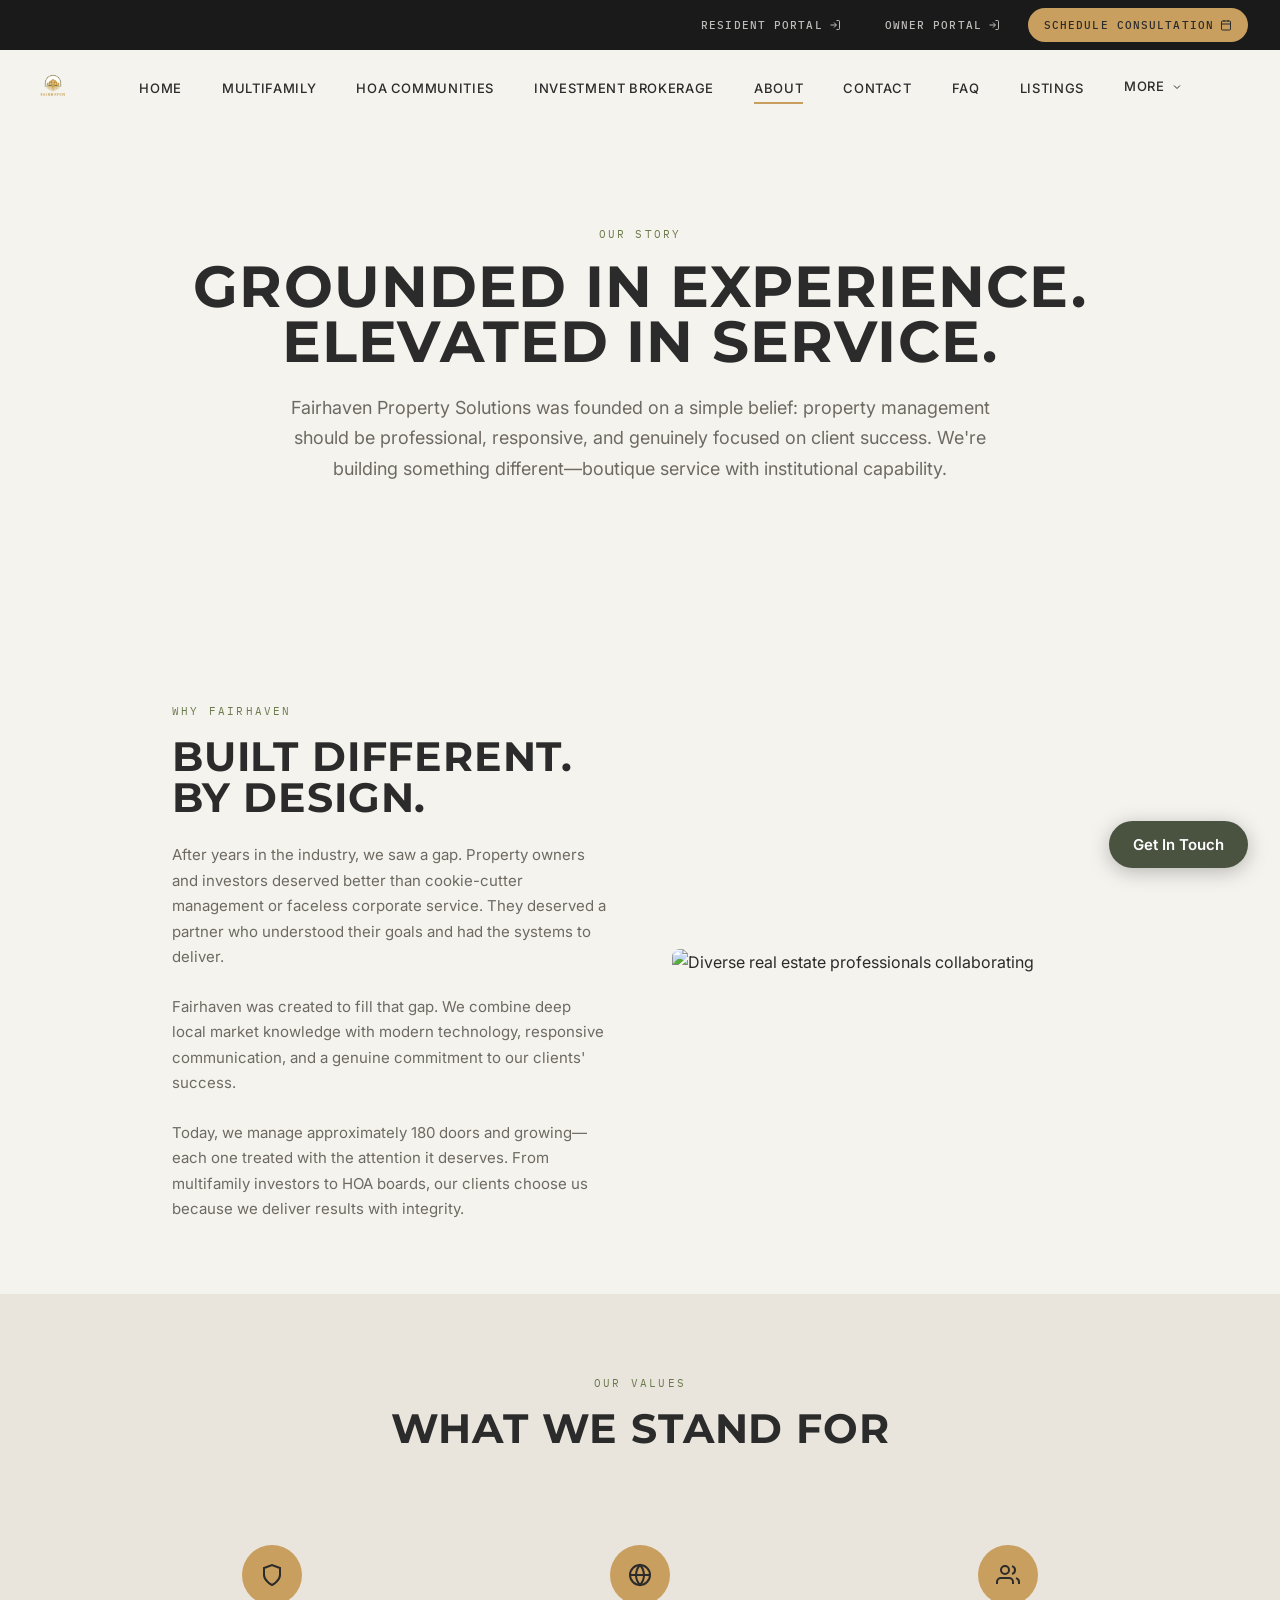
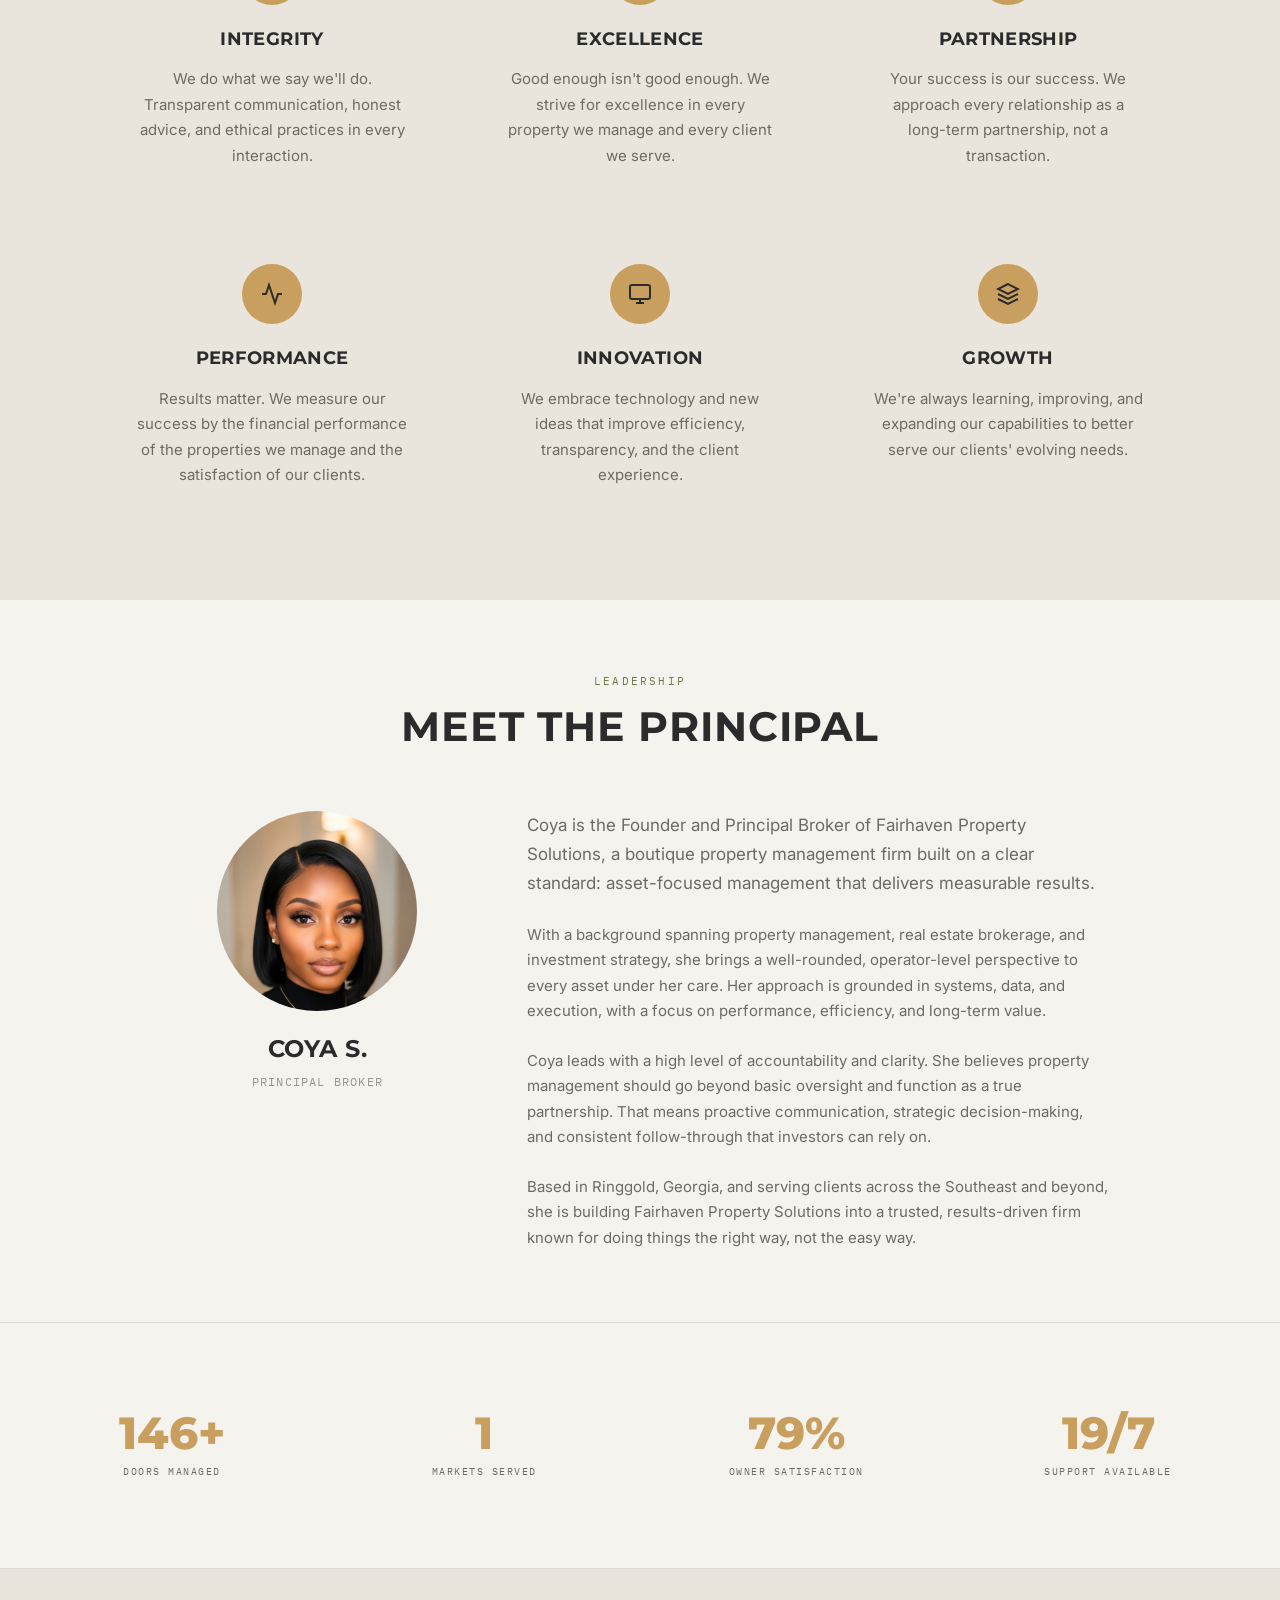
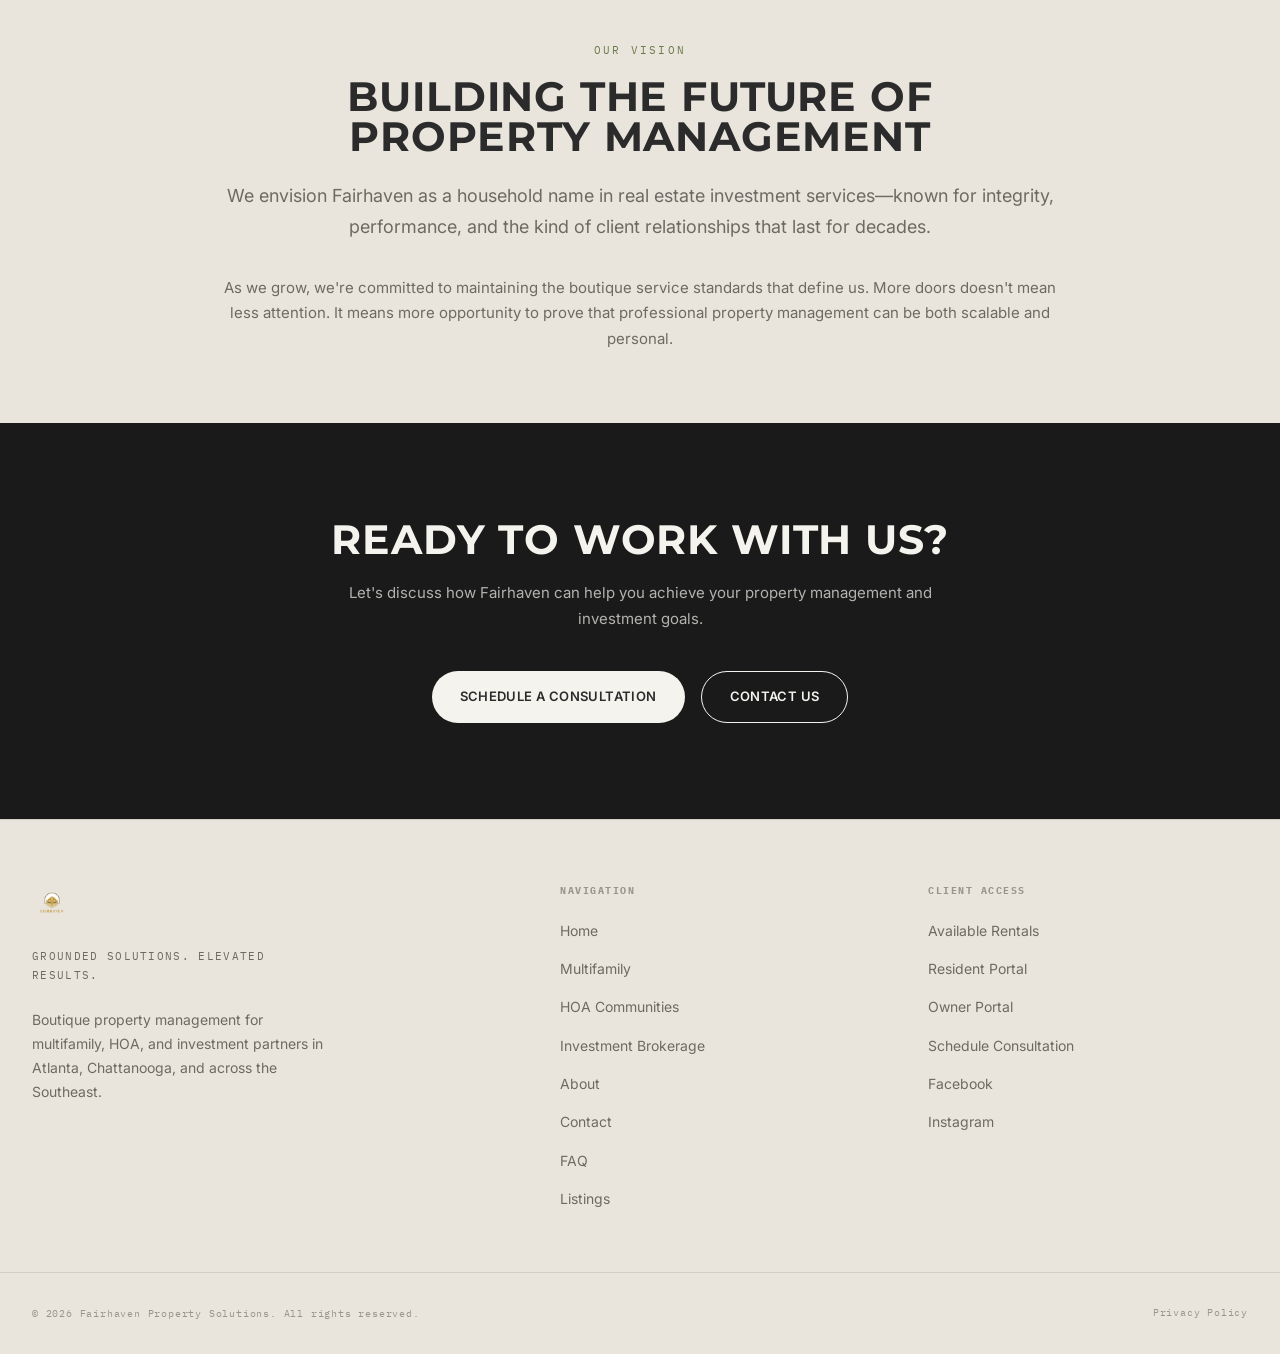
==== commit 757006d1: "add Vercel Analytics and Speed Insights to all pages" ====
--- a/about.html
+++ b/about.html
@@ -387,5 +387,7 @@
 
   <!-- Scripts -->
   <script src="script.js"></script>
+  <script defer src="/_vercel/insights/script.js"></script>
+  <script defer src="/_vercel/speed-insights/script.js"></script>
 </body>
 </html>
--- a/styles.css
+++ b/styles.css
@@ -315,8 +315,8 @@
 .dropdown-menu {
   position: absolute;
   top: 100%;
-  left: 50%;
-  transform: translateX(-50%) translateY(12px);
+  right: 0;
+  transform: translateY(12px);
   background: var(--bg-primary);
   border-radius: var(--radius-md);
   box-shadow: 0 25px 80px rgba(0, 0, 0, 0.15);
@@ -334,7 +334,7 @@
 .dropdown:hover .dropdown-menu {
   opacity: 1;
   visibility: visible;
-  transform: translateX(-50%) translateY(8px);
+  transform: translateY(8px);
 }
 
 .dropdown-column h4 {
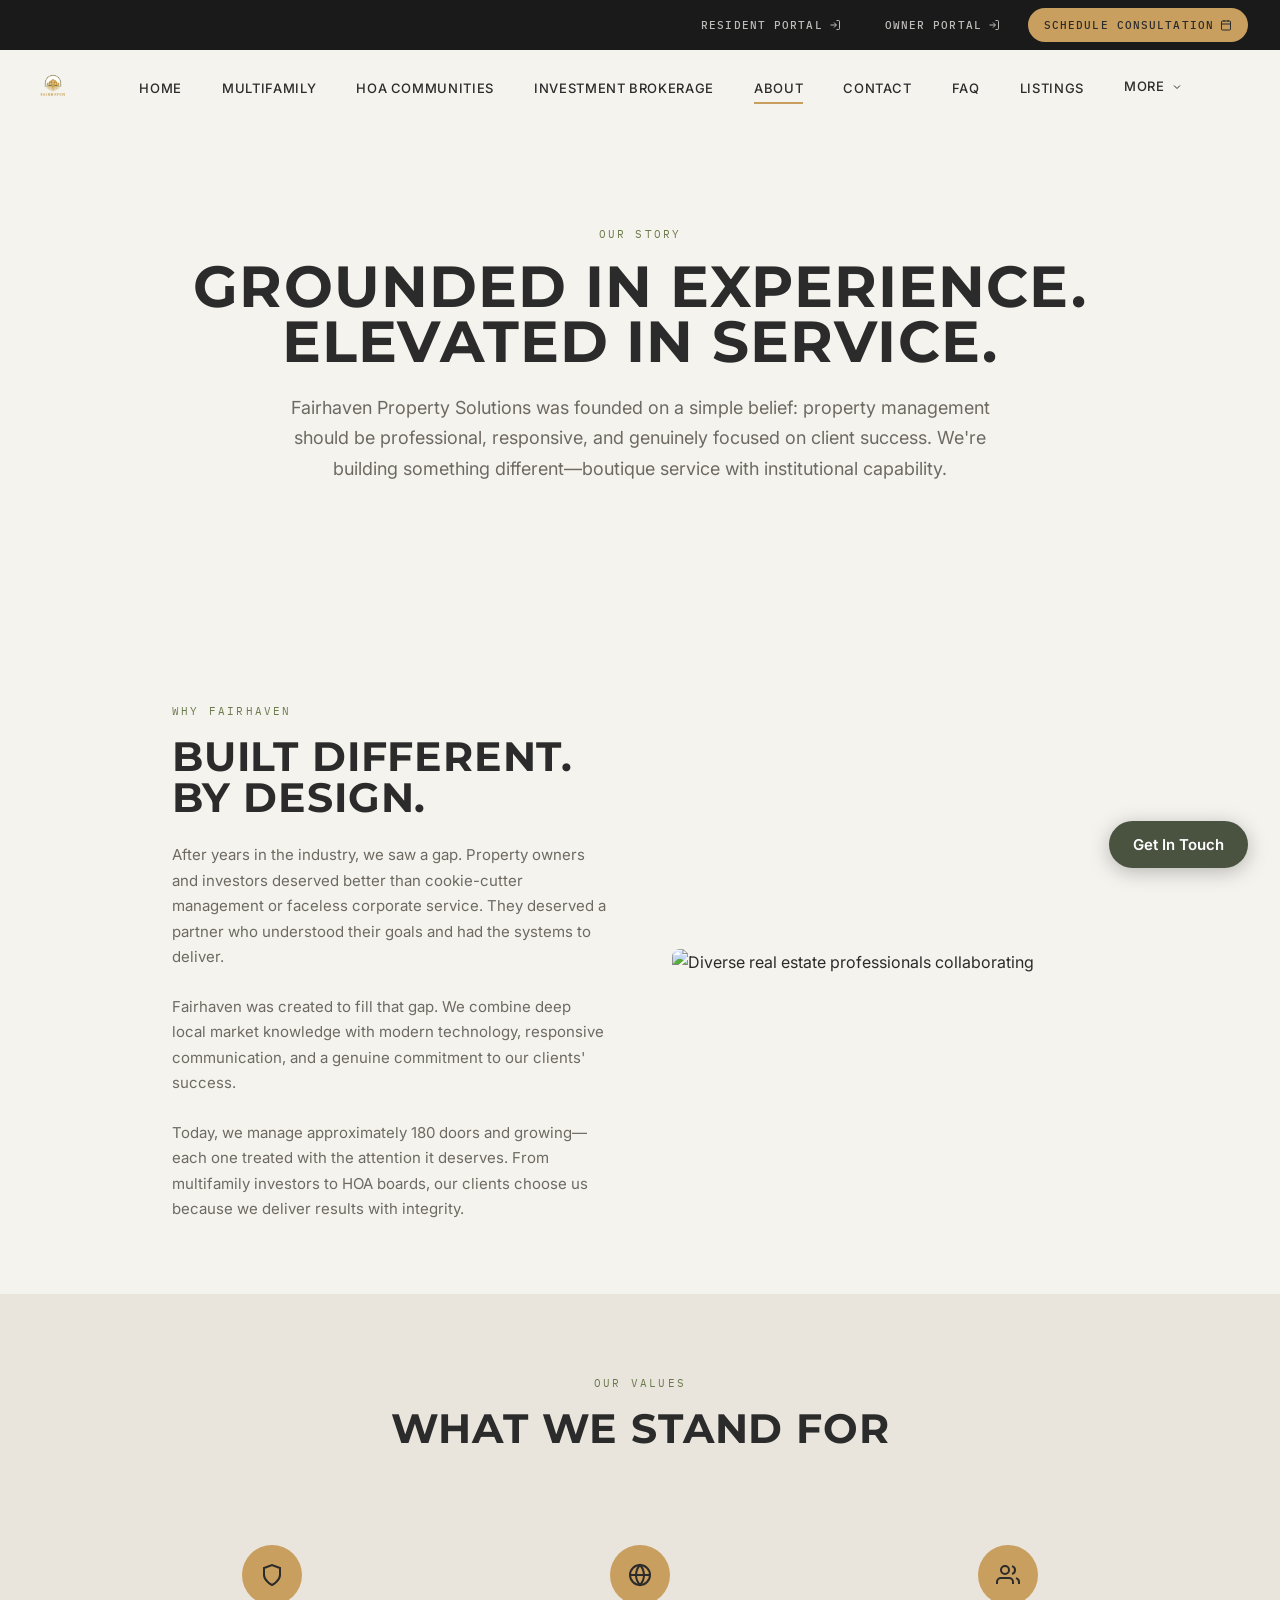
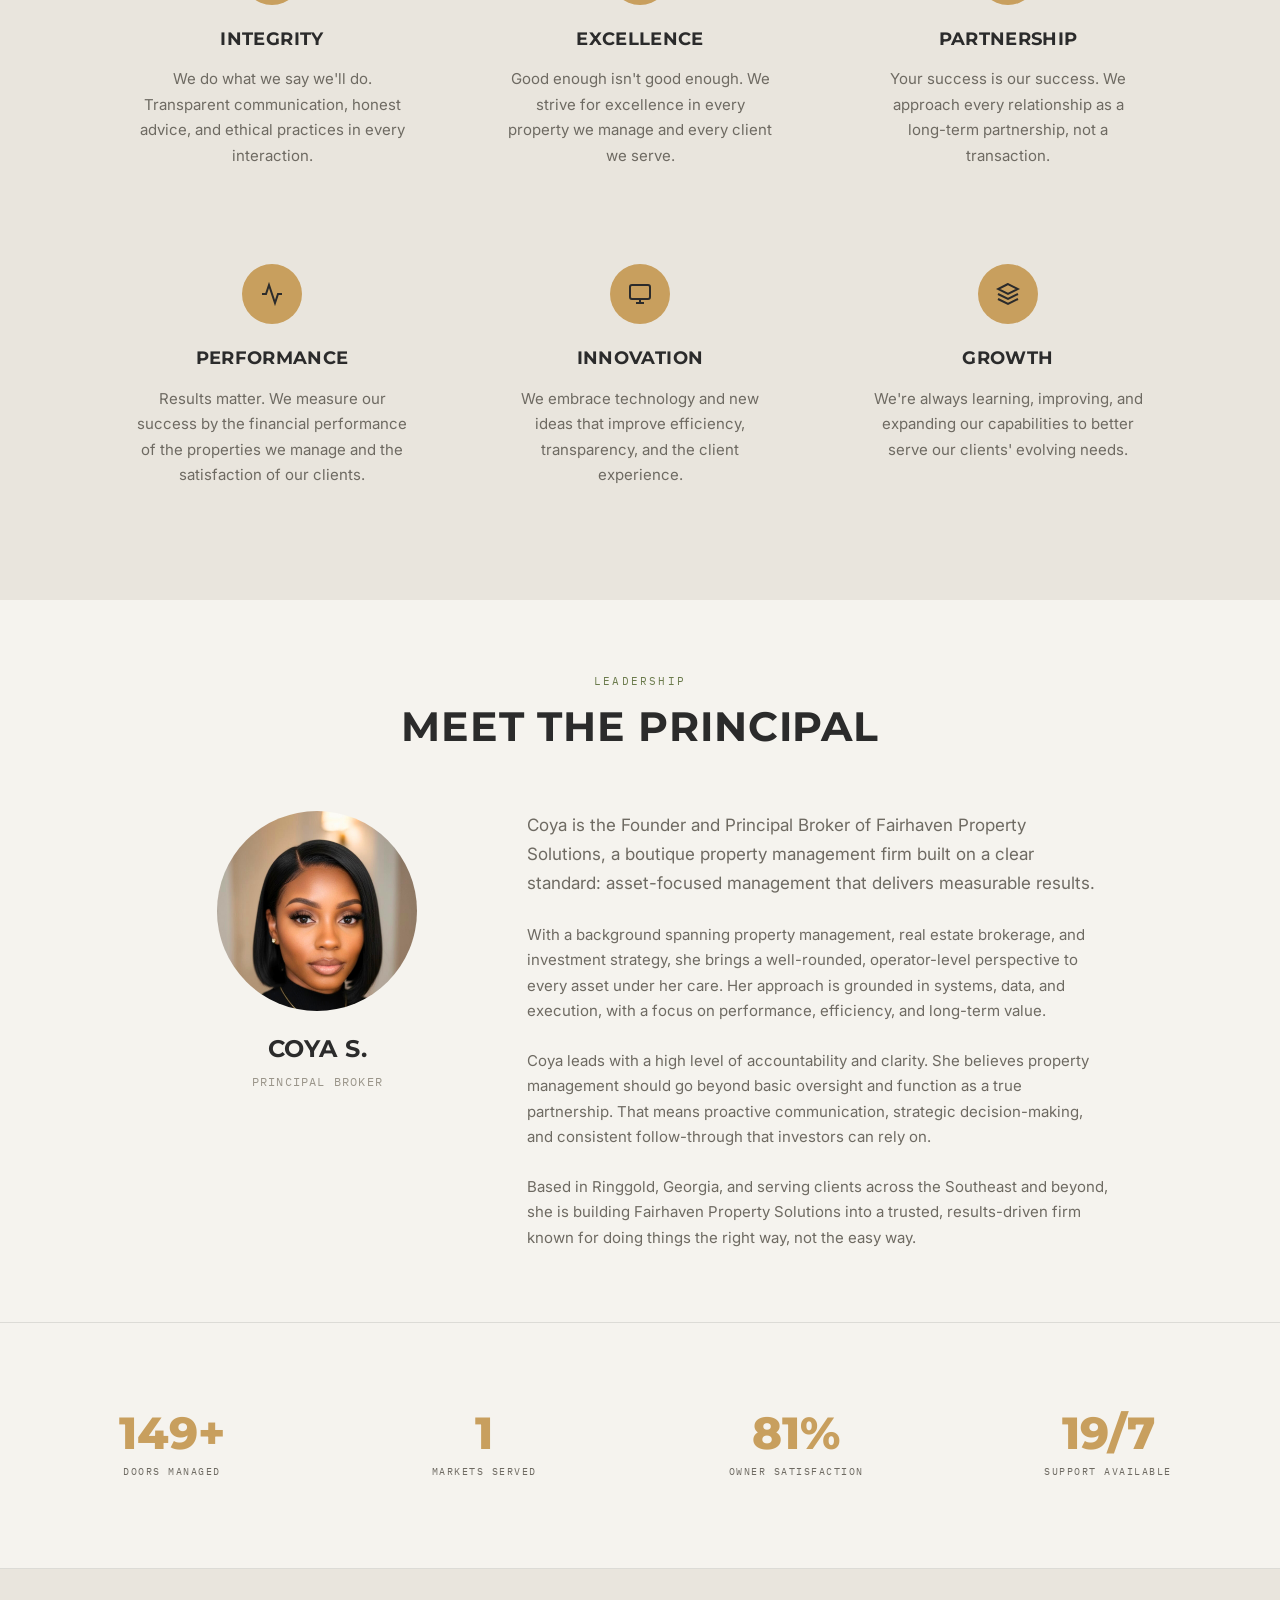
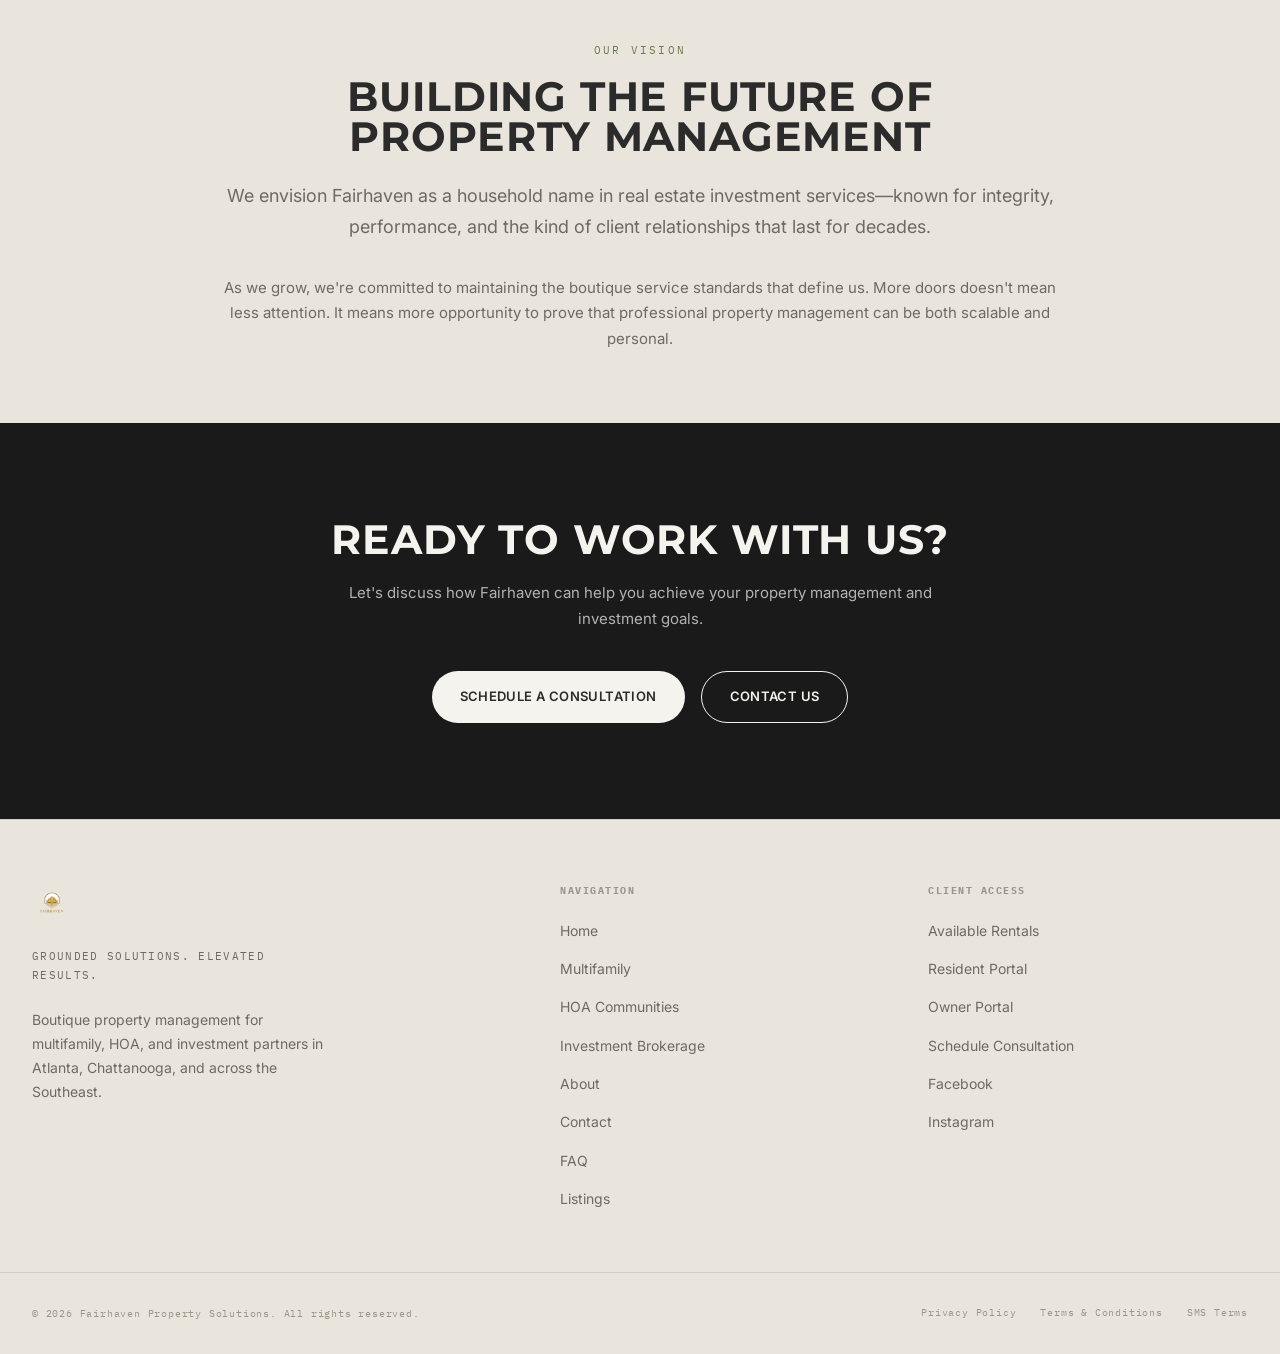
==== commit d2b534b2: "Add legal pages and MailerLite embed - Created terms.html (18-section T&C from Coya's PDF) - Created" ====
--- a/about.html
+++ b/about.html
@@ -16,6 +16,15 @@
   
   <!-- Favicon -->
   <link rel="icon" type="image/png" href="logo.png">
+  <!-- MailerLite Universal -->
+  <script>
+    (function(w,d,e,u,f,l,n){w[f]=w[f]||function(){(w[f].q=w[f].q||[])
+    .push(arguments);},l=d.createElement(e),l.async=1,l.src=u,
+    n=d.getElementsByTagName(e)[0],n.parentNode.insertBefore(l,n);})
+    (window,document,'script','https://assets.mailerlite.com/js/universal.js','ml');
+    ml('account', '1856619');
+  </script>
+  <!-- End MailerLite Universal -->
 </head>
 <body>
     <!-- Header Wrapper -->
@@ -356,7 +365,8 @@
       <p class="footer-copyright">© 2026 Fairhaven Property Solutions. All rights reserved.</p>
       <div class="footer-legal">
         <a href="privacy.html">Privacy Policy</a>
-        <a href="#" style="display:none;">Terms of Service</a>
+        <a href="terms.html">Terms &amp; Conditions</a>
+        <a href="sms-terms.html">SMS Terms</a>
       </div>
     </div>
   </footer>
@@ -378,10 +388,7 @@
       </button>
       <h3 style="margin-bottom:1rem;font-family:var(--font-heading);font-size:1.25rem;">Get In Touch</h3>
       <p style="margin-bottom:1.5rem;color:var(--text-secondary);font-size:0.9375rem;">Fill out the form below and we'll get back to you within one business day.</p>
-      <!-- MailerLite embed goes here — client to provide embed code -->
-      <div style="padding:2rem;background:var(--bg-secondary);border-radius:8px;text-align:center;color:var(--text-muted);font-size:0.875rem;">
-        [MailerLite form embed — client to provide embed code from app.mailerlite.com]
-      </div>
+      <div class="ml-embedded" data-form="CKXbva"></div>
     </div>
   </div>
 
@@ -389,5 +396,26 @@
   <script src="script.js"></script>
   <script defer src="/_vercel/insights/script.js"></script>
   <script defer src="/_vercel/speed-insights/script.js"></script>
+
+<!-- Agency Dashboard Tracking -->
+<script>
+(function(){
+  var T='https://agency-dashboard-smoky.vercel.app';
+  var D='fairhavenpropertysolutions.com';
+  var sid=sessionStorage.getItem('_ad_sid');
+  if(!sid){sid=Math.random().toString(36).slice(2)+Date.now().toString(36);sessionStorage.setItem('_ad_sid',sid);}
+  var ua=navigator.userAgent;
+  var dv=/Mobi|Android/i.test(ua)?'mobile':/iPad|Tablet/i.test(ua)?'tablet':'desktop';
+  var br=/Edg\//.test(ua)?'edge':/OPR\//.test(ua)?'opera':/Chrome\//.test(ua)?'chrome':/Safari\//.test(ua)?'safari':/Firefox\//.test(ua)?'firefox':'other';
+  var rf=document.referrer&&document.referrer.indexOf(location.hostname)<0?document.referrer.split('/')[2]||'direct':'direct';
+  function send(e,p,m){fetch(T+'/api/trpc/tracking.trackEvent',{method:'POST',headers:{'Content-Type':'application/json'},body:JSON.stringify({json:{clientDomain:D,eventType:e,page:p||location.pathname,metadata:Object.assign({sessionId:sid,device:dv,browser:br},m||{})}})}).catch(function(){});}
+  var pvKey='_ad_pv_'+btoa(location.pathname).slice(0,12);
+  var lastPv=parseInt(sessionStorage.getItem(pvKey)||'0');
+  if(Date.now()-lastPv>60000){sessionStorage.setItem(pvKey,Date.now()+'');send('pageview',location.pathname,{referrer:rf,title:document.title.slice(0,80)});}
+  document.addEventListener('click',function(e){var a=e.target.closest('a[href^="tel:"]');if(a)send('call_click',location.pathname,{phone:a.href.replace('tel:','')});var cta=e.target.closest('a[href*="contact"],button[type="submit"],[class*="cta"]');if(cta&&!a)send('cta_click',location.pathname,{text:(cta.innerText||'').slice(0,50)});},true);
+  document.addEventListener('submit',function(e){var f=e.target;if(f.tagName!=='FORM')return;var d=new FormData(f);var nm=String(d.get('name')||d.get('fullName')||'');var em=String(d.get('email')||'');if(nm&&em){fetch(T+'/api/trpc/tracking.trackFormSubmission',{method:'POST',headers:{'Content-Type':'application/json'},body:JSON.stringify({json:{clientDomain:D,name:nm,email:em,phone:String(d.get('phone')||''),serviceRequested:String(d.get('service')||''),message:String(d.get('message')||'')}})}).catch(function(){});send('conversion',location.pathname);}},true);
+})();
+</script>
+
 </body>
 </html>
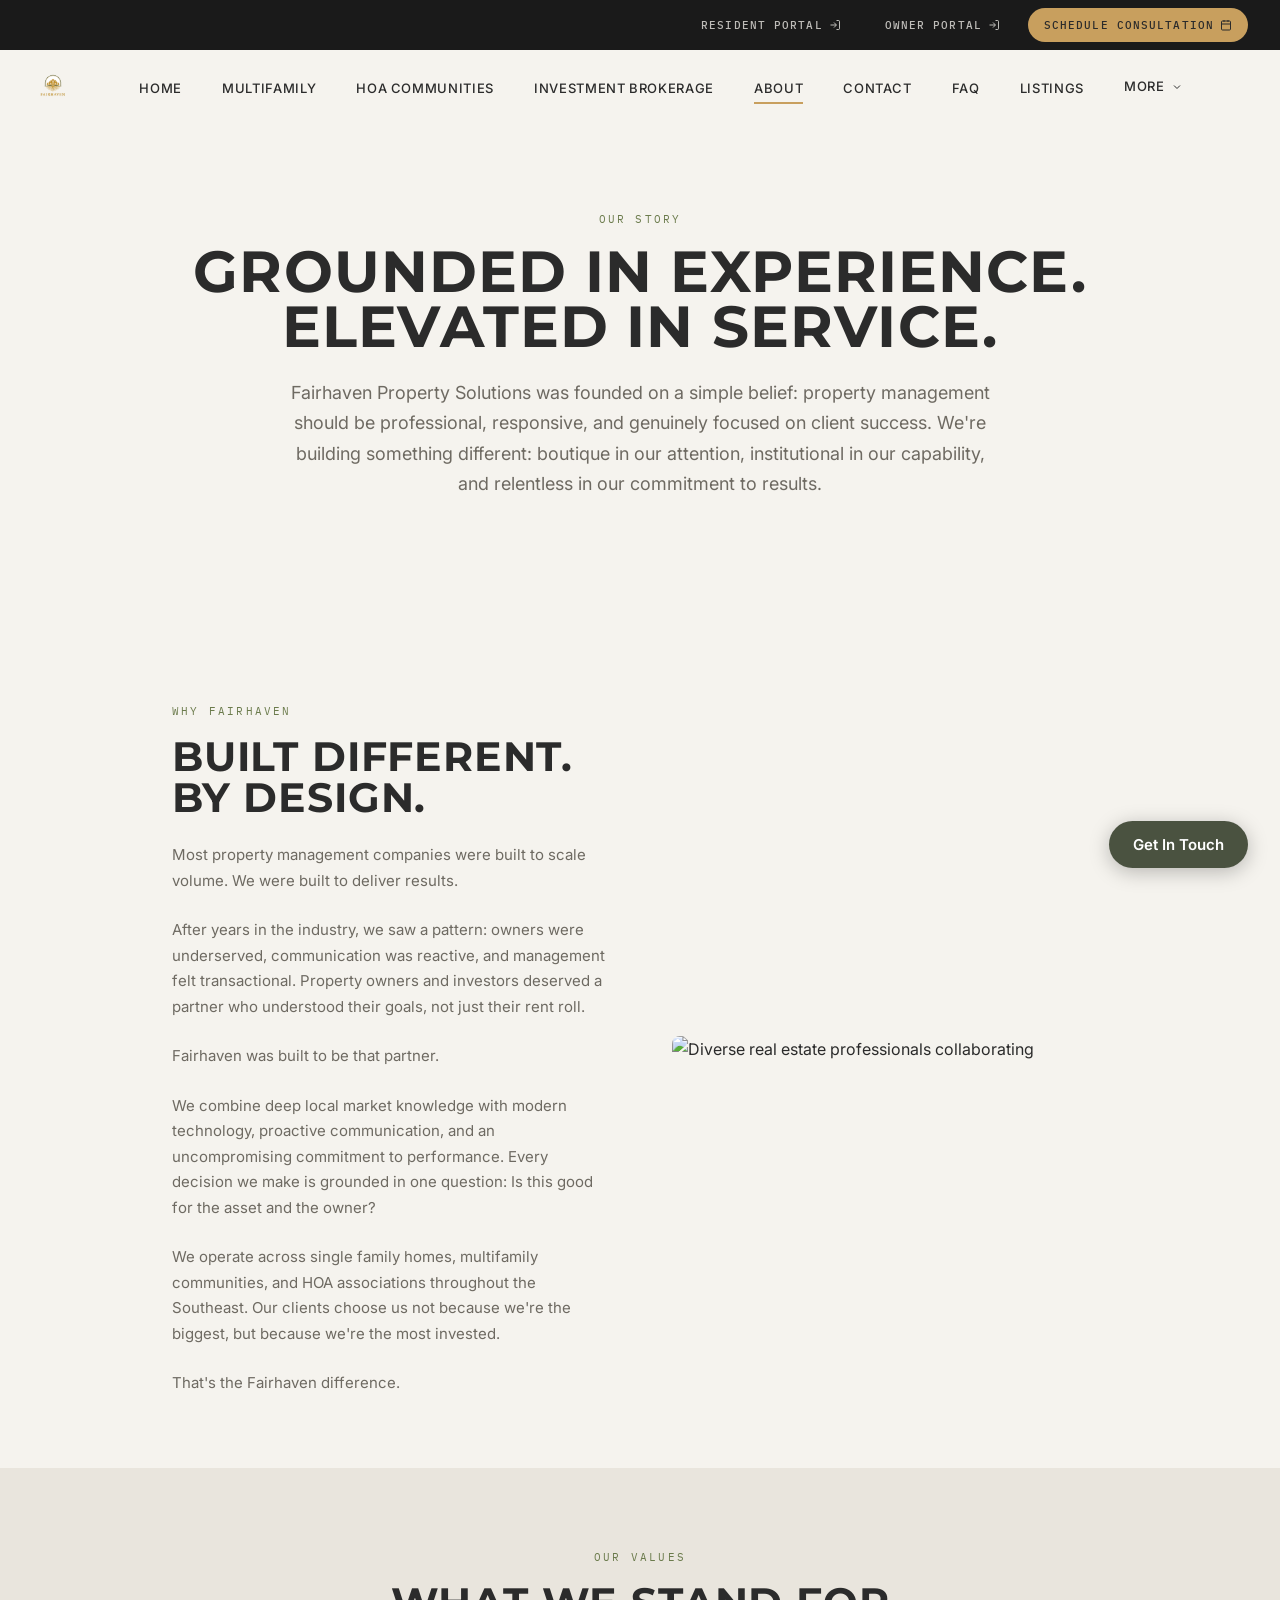
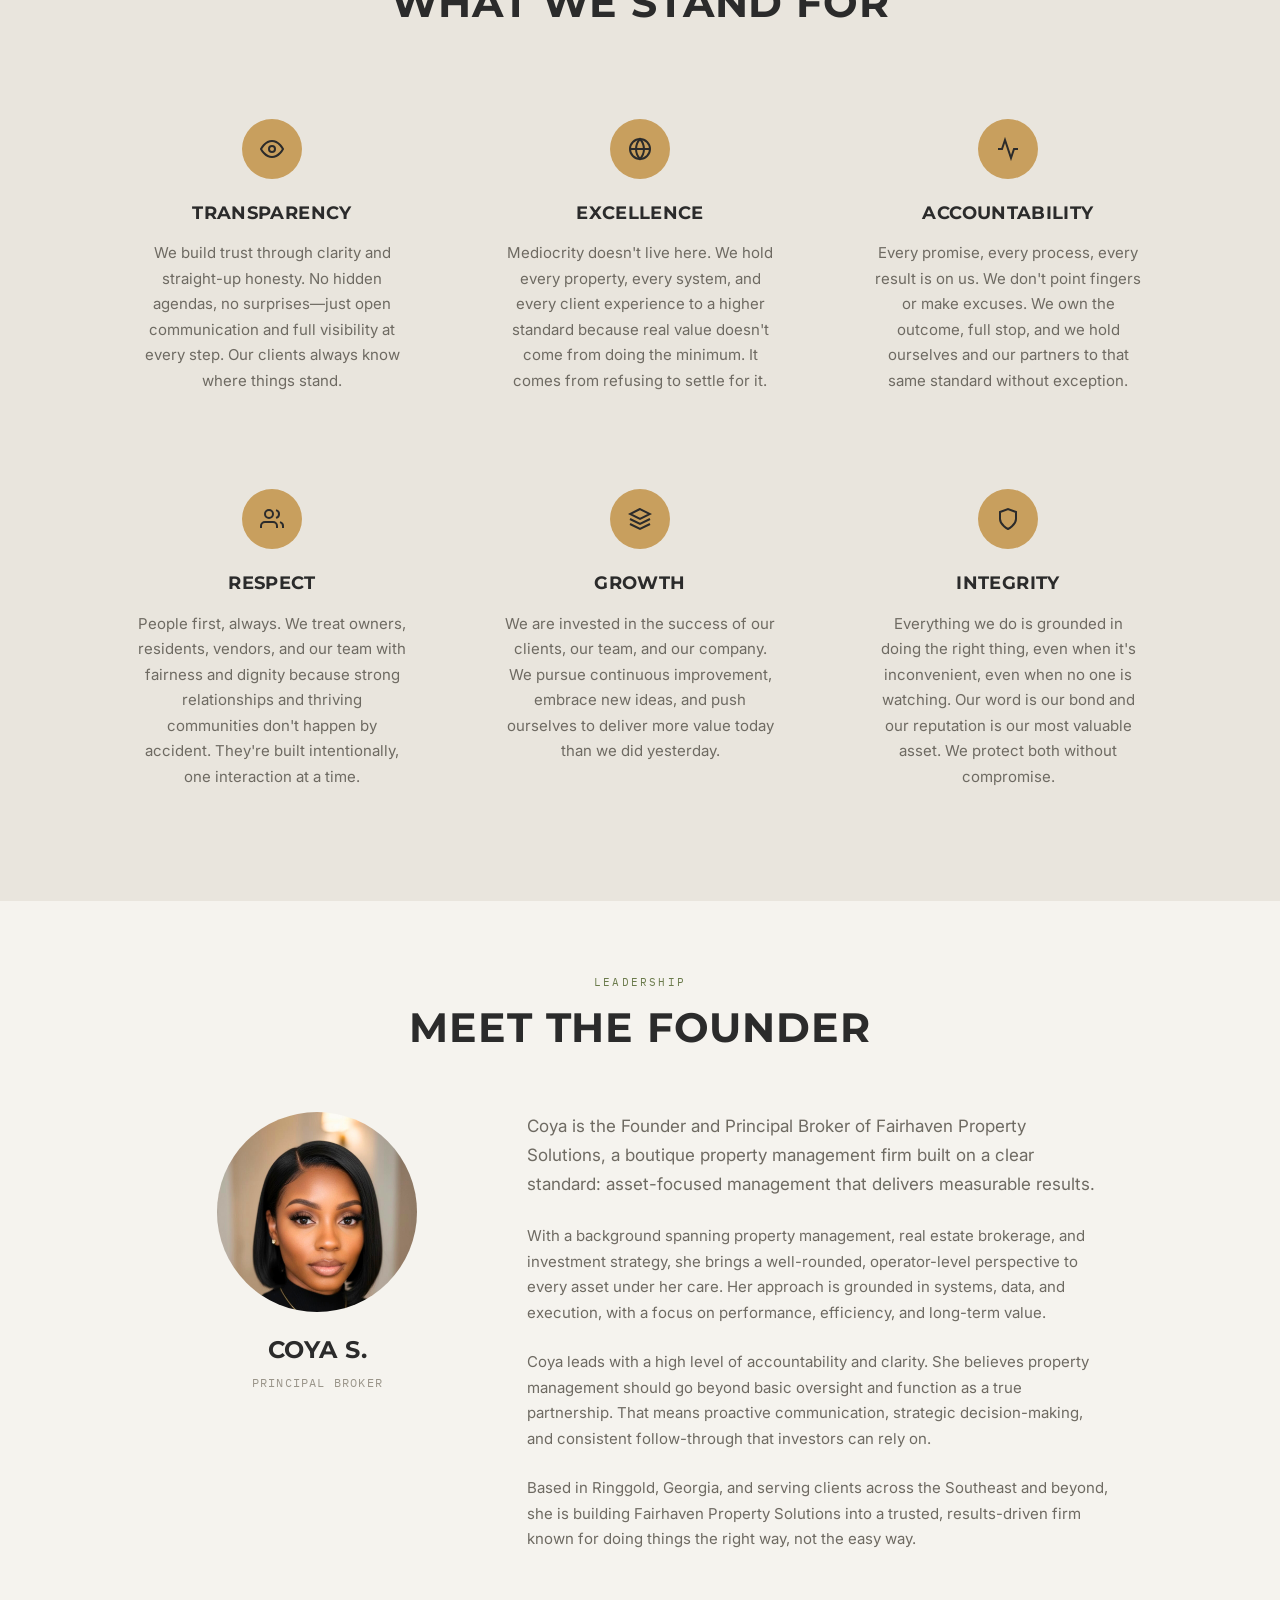
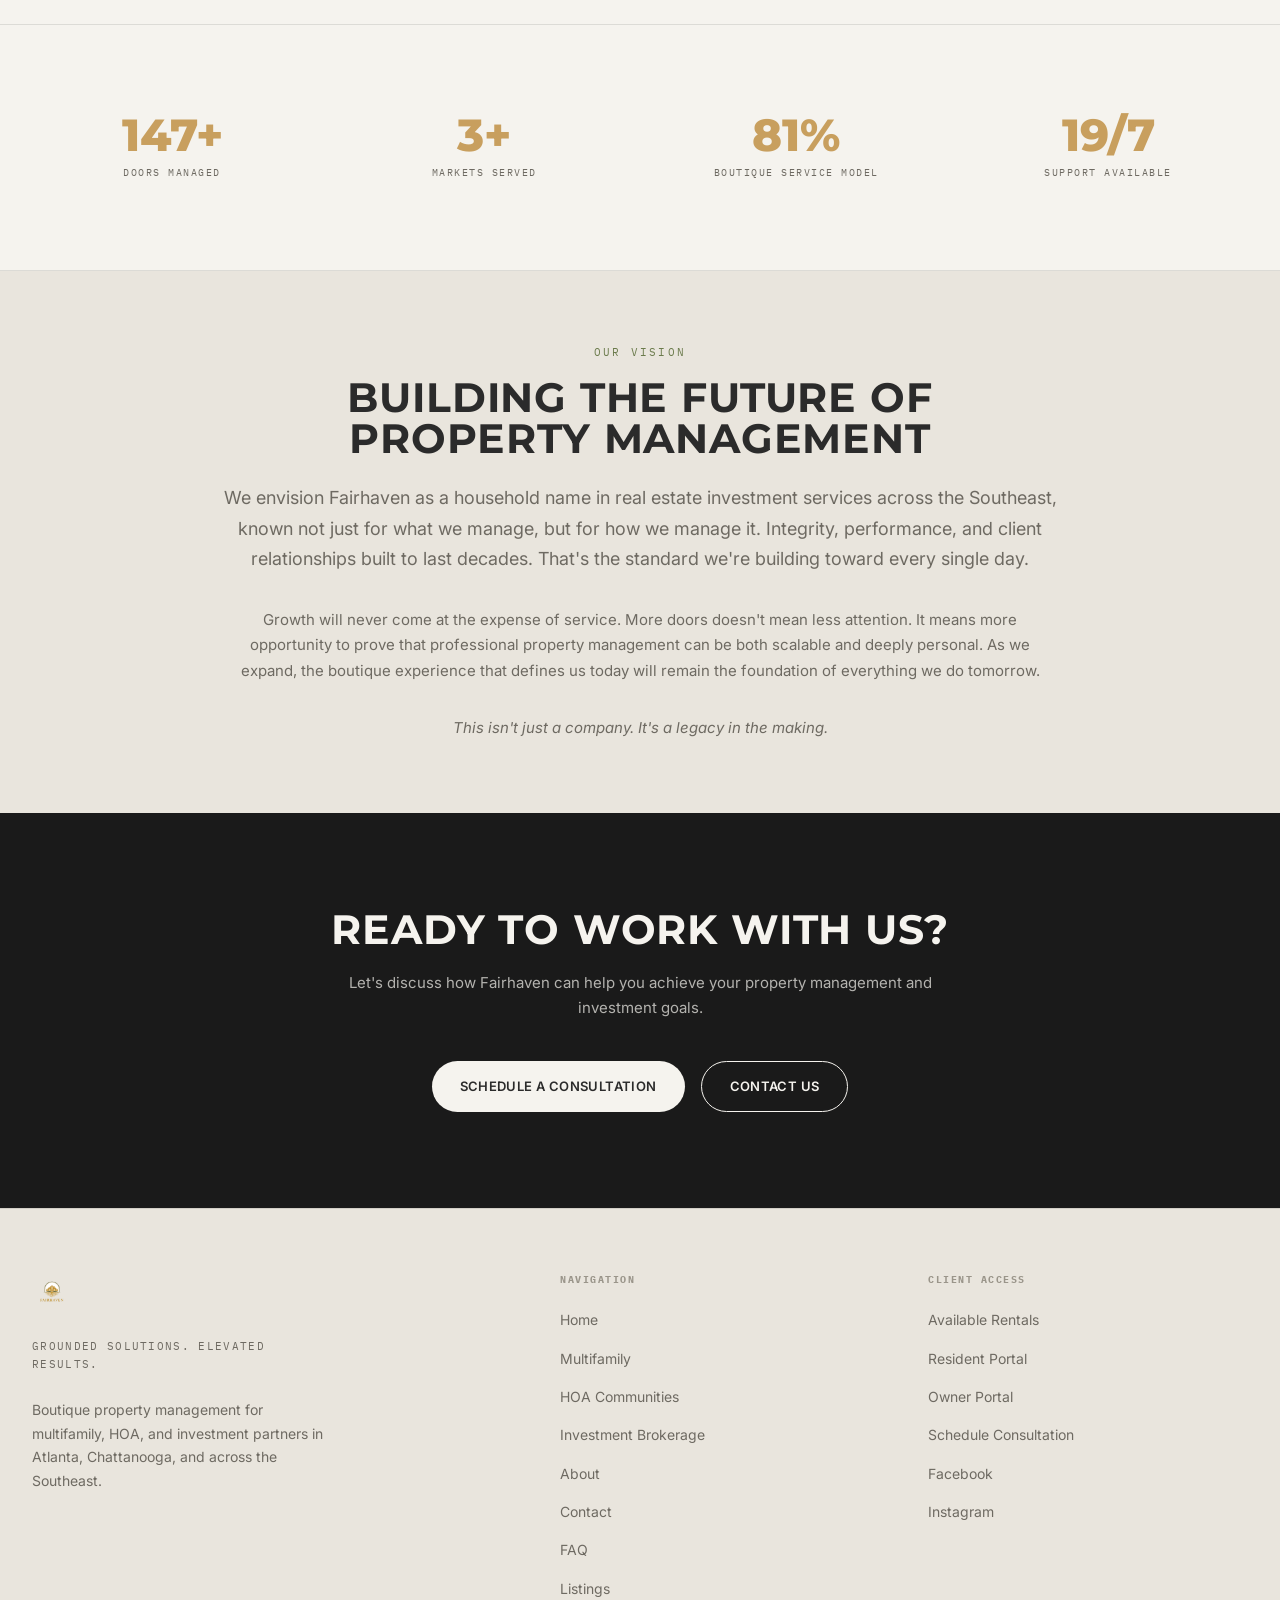
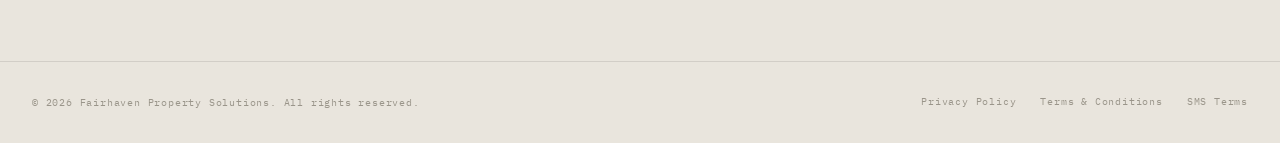
==== commit 986e96a1: "Update About page content per Coya's revisions - Updated hero tagline copy - Rewrote Why Fairhaven s" ====
--- a/about.html
+++ b/about.html
@@ -158,7 +158,7 @@
     <div class="about-hero-content">
       <span class="section-label">Our Story</span>
       <h1>Grounded in Experience.<br>Elevated in Service.</h1>
-      <p>Fairhaven Property Solutions was founded on a simple belief: property management should be professional, responsive, and genuinely focused on client success. We're building something different—boutique service with institutional capability.</p>
+      <p>Fairhaven Property Solutions was founded on a simple belief: property management should be professional, responsive, and genuinely focused on client success. We're building something different: boutique in our attention, institutional in our capability, and relentless in our commitment to results.</p>
     </div>
   </section>
 
@@ -169,9 +169,12 @@
         <div>
           <span class="section-label">Why Fairhaven</span>
           <h2 style="margin-bottom: 1.5rem;">Built Different.<br>By Design.</h2>
-          <p style="margin-bottom: 1.5rem;">After years in the industry, we saw a gap. Property owners and investors deserved better than cookie-cutter management or faceless corporate service. They deserved a partner who understood their goals and had the systems to deliver.</p>
-          <p style="margin-bottom: 1.5rem;">Fairhaven was created to fill that gap. We combine deep local market knowledge with modern technology, responsive communication, and a genuine commitment to our clients' success.</p>
-          <p>Today, we manage approximately 180 doors and growing—each one treated with the attention it deserves. From multifamily investors to HOA boards, our clients choose us because we deliver results with integrity.</p>
+          <p style="margin-bottom: 1.5rem;">Most property management companies were built to scale volume. We were built to deliver results.</p>
+          <p style="margin-bottom: 1.5rem;">After years in the industry, we saw a pattern: owners were underserved, communication was reactive, and management felt transactional. Property owners and investors deserved a partner who understood their goals, not just their rent roll.</p>
+          <p style="margin-bottom: 1.5rem;">Fairhaven was built to be that partner.</p>
+          <p style="margin-bottom: 1.5rem;">We combine deep local market knowledge with modern technology, proactive communication, and an uncompromising commitment to performance. Every decision we make is grounded in one question: Is this good for the asset and the owner?</p>
+          <p style="margin-bottom: 1.5rem;">We operate across single family homes, multifamily communities, and HOA associations throughout the Southeast. Our clients choose us not because we're the biggest, but because we're the most invested.</p>
+          <p>That's the Fairhaven difference.</p>
         </div>
         <div>
           <img src="https://images.unsplash.com/photo-1573496359142-b8d87734a5a2?w=800&q=80" alt="Diverse real estate professionals collaborating" style="width: 100%; height: auto; border-radius: 8px;">
@@ -192,13 +195,13 @@
         <div class="value-card">
           <div class="value-icon">
             <svg viewBox="0 0 24 24" fill="none" stroke="currentColor" stroke-width="2">
-              <path d="M12 22s8-4 8-10V5l-8-3-8 3v7c0 6 8 10 8 10z"/>
-            </svg>
-          </div>
-          <h3>Integrity</h3>
-          <p>We do what we say we'll do. Transparent communication, honest advice, and ethical practices in every interaction.</p>
-        </div>
-        
+              <path d="M1 12s4-8 11-8 11 8 11 8-4 8-11 8-11-8-11-8z"/><circle cx="12" cy="12" r="3"/>
+            </svg>
+          </div>
+          <h3>Transparency</h3>
+          <p>We build trust through clarity and straight-up honesty. No hidden agendas, no surprises—just open communication and full visibility at every step. Our clients always know where things stand.</p>
+        </div>
+
         <div class="value-card">
           <div class="value-icon">
             <svg viewBox="0 0 24 24" fill="none" stroke="currentColor" stroke-width="2">
@@ -208,9 +211,19 @@
             </svg>
           </div>
           <h3>Excellence</h3>
-          <p>Good enough isn't good enough. We strive for excellence in every property we manage and every client we serve.</p>
-        </div>
-        
+          <p>Mediocrity doesn't live here. We hold every property, every system, and every client experience to a higher standard because real value doesn't come from doing the minimum. It comes from refusing to settle for it.</p>
+        </div>
+
+        <div class="value-card">
+          <div class="value-icon">
+            <svg viewBox="0 0 24 24" fill="none" stroke="currentColor" stroke-width="2">
+              <polyline points="22 12 18 12 15 21 9 3 6 12 2 12"/>
+            </svg>
+          </div>
+          <h3>Accountability</h3>
+          <p>Every promise, every process, every result is on us. We don't point fingers or make excuses. We own the outcome, full stop, and we hold ourselves and our partners to that same standard without exception.</p>
+        </div>
+
         <div class="value-card">
           <div class="value-icon">
             <svg viewBox="0 0 24 24" fill="none" stroke="currentColor" stroke-width="2">
@@ -219,32 +232,10 @@
               <path d="M23 21v-2a4 4 0 00-3-3.87M16 3.13a4 4 0 010 7.75"/>
             </svg>
           </div>
-          <h3>Partnership</h3>
-          <p>Your success is our success. We approach every relationship as a long-term partnership, not a transaction.</p>
-        </div>
-        
-        <div class="value-card">
-          <div class="value-icon">
-            <svg viewBox="0 0 24 24" fill="none" stroke="currentColor" stroke-width="2">
-              <polyline points="22 12 18 12 15 21 9 3 6 12 2 12"/>
-            </svg>
-          </div>
-          <h3>Performance</h3>
-          <p>Results matter. We measure our success by the financial performance of the properties we manage and the satisfaction of our clients.</p>
-        </div>
-        
-        <div class="value-card">
-          <div class="value-icon">
-            <svg viewBox="0 0 24 24" fill="none" stroke="currentColor" stroke-width="2">
-              <rect x="2" y="3" width="20" height="14" rx="2" ry="2"/>
-              <line x1="8" y1="21" x2="16" y2="21"/>
-              <line x1="12" y1="17" x2="12" y2="21"/>
-            </svg>
-          </div>
-          <h3>Innovation</h3>
-          <p>We embrace technology and new ideas that improve efficiency, transparency, and the client experience.</p>
-        </div>
-        
+          <h3>Respect</h3>
+          <p>People first, always. We treat owners, residents, vendors, and our team with fairness and dignity because strong relationships and thriving communities don't happen by accident. They're built intentionally, one interaction at a time.</p>
+        </div>
+
         <div class="value-card">
           <div class="value-icon">
             <svg viewBox="0 0 24 24" fill="none" stroke="currentColor" stroke-width="2">
@@ -252,7 +243,17 @@
             </svg>
           </div>
           <h3>Growth</h3>
-          <p>We're always learning, improving, and expanding our capabilities to better serve our clients' evolving needs.</p>
+          <p>We are invested in the success of our clients, our team, and our company. We pursue continuous improvement, embrace new ideas, and push ourselves to deliver more value today than we did yesterday.</p>
+        </div>
+
+        <div class="value-card">
+          <div class="value-icon">
+            <svg viewBox="0 0 24 24" fill="none" stroke="currentColor" stroke-width="2">
+              <path d="M12 22s8-4 8-10V5l-8-3-8 3v7c0 6 8 10 8 10z"/>
+            </svg>
+          </div>
+          <h3>Integrity</h3>
+          <p>Everything we do is grounded in doing the right thing, even when it's inconvenient, even when no one is watching. Our word is our bond and our reputation is our most valuable asset. We protect both without compromise.</p>
         </div>
       </div>
     </div>
@@ -263,7 +264,7 @@
     <div style="max-width: 1000px; margin: 0 auto; padding: 0 2rem;">
       <div style="text-align: center; margin-bottom: 4rem;">
         <span class="section-label">Leadership</span>
-        <h2 class="section-title">Meet the Principal</h2>
+        <h2 class="section-title">Meet the Founder</h2>
       </div>
       
       <div style="display: grid; grid-template-columns: 1fr 2fr; gap: 4rem; align-items: start;">
@@ -292,12 +293,12 @@
         <div class="stat-label">Doors Managed</div>
       </div>
       <div class="stat-item">
-        <div class="stat-number" data-counter="2">0</div>
+        <div class="stat-number" data-counter="4" data-suffix="+">0</div>
         <div class="stat-label">Markets Served</div>
       </div>
       <div class="stat-item">
-        <div class="stat-number" data-counter="98" data-suffix="%">0</div>
-        <div class="stat-label">Owner Satisfaction</div>
+        <div class="stat-number" data-counter="100" data-suffix="%">0</div>
+        <div class="stat-label">Boutique Service Model</div>
       </div>
       <div class="stat-item">
         <div class="stat-number" data-counter="24" data-suffix="/7">0</div>
@@ -311,8 +312,9 @@
     <div style="max-width: 900px; margin: 0 auto; padding: 0 2rem; text-align: center;">
       <span class="section-label">Our Vision</span>
       <h2 style="margin-bottom: 1.5rem;">Building the Future of Property Management</h2>
-      <p style="font-size: 1.125rem; margin-bottom: 2rem;">We envision Fairhaven as a household name in real estate investment services—known for integrity, performance, and the kind of client relationships that last for decades.</p>
-      <p>As we grow, we're committed to maintaining the boutique service standards that define us. More doors doesn't mean less attention. It means more opportunity to prove that professional property management can be both scalable and personal.</p>
+      <p style="font-size: 1.125rem; margin-bottom: 2rem;">We envision Fairhaven as a household name in real estate investment services across the Southeast, known not just for what we manage, but for how we manage it. Integrity, performance, and client relationships built to last decades. That's the standard we're building toward every single day.</p>
+      <p style="margin-bottom: 2rem;">Growth will never come at the expense of service. More doors doesn't mean less attention. It means more opportunity to prove that professional property management can be both scalable and deeply personal. As we expand, the boutique experience that defines us today will remain the foundation of everything we do tomorrow.</p>
+      <p><em>This isn't just a company. It's a legacy in the making.</em></p>
     </div>
   </section>
 
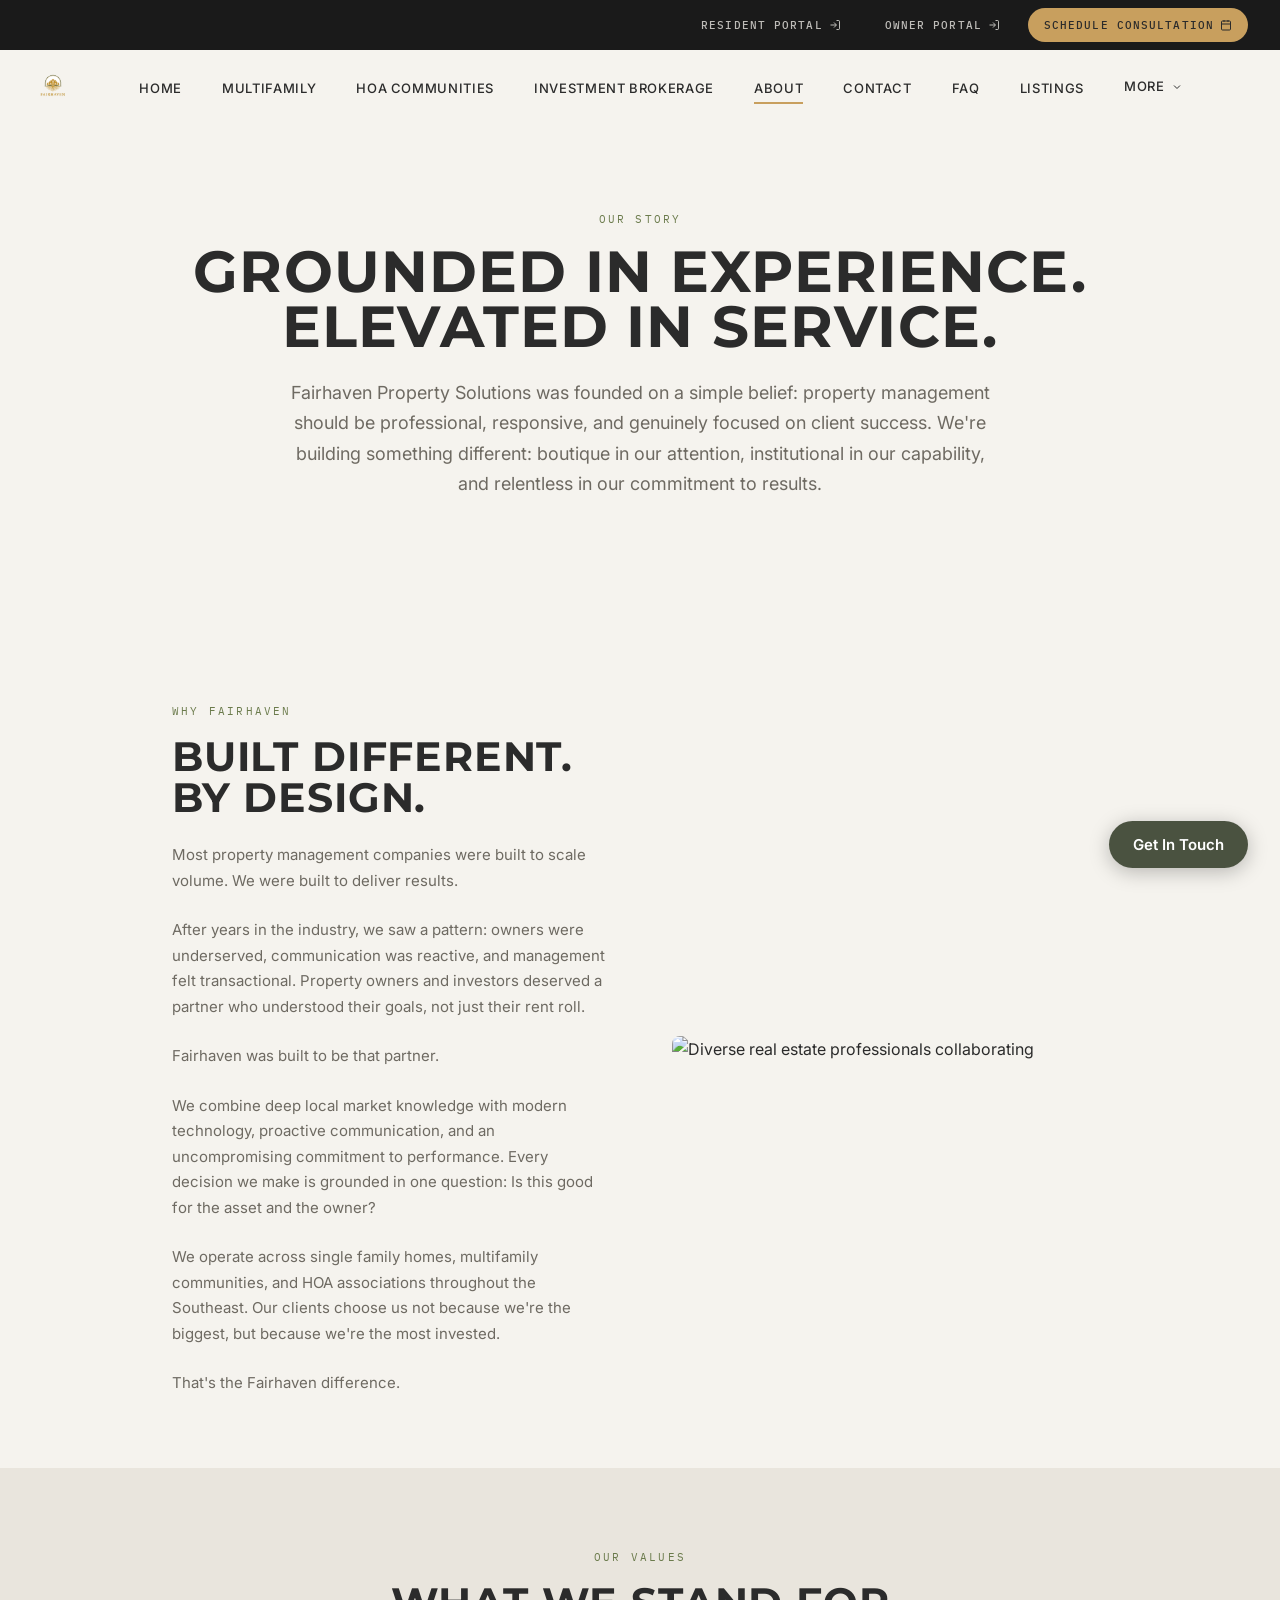
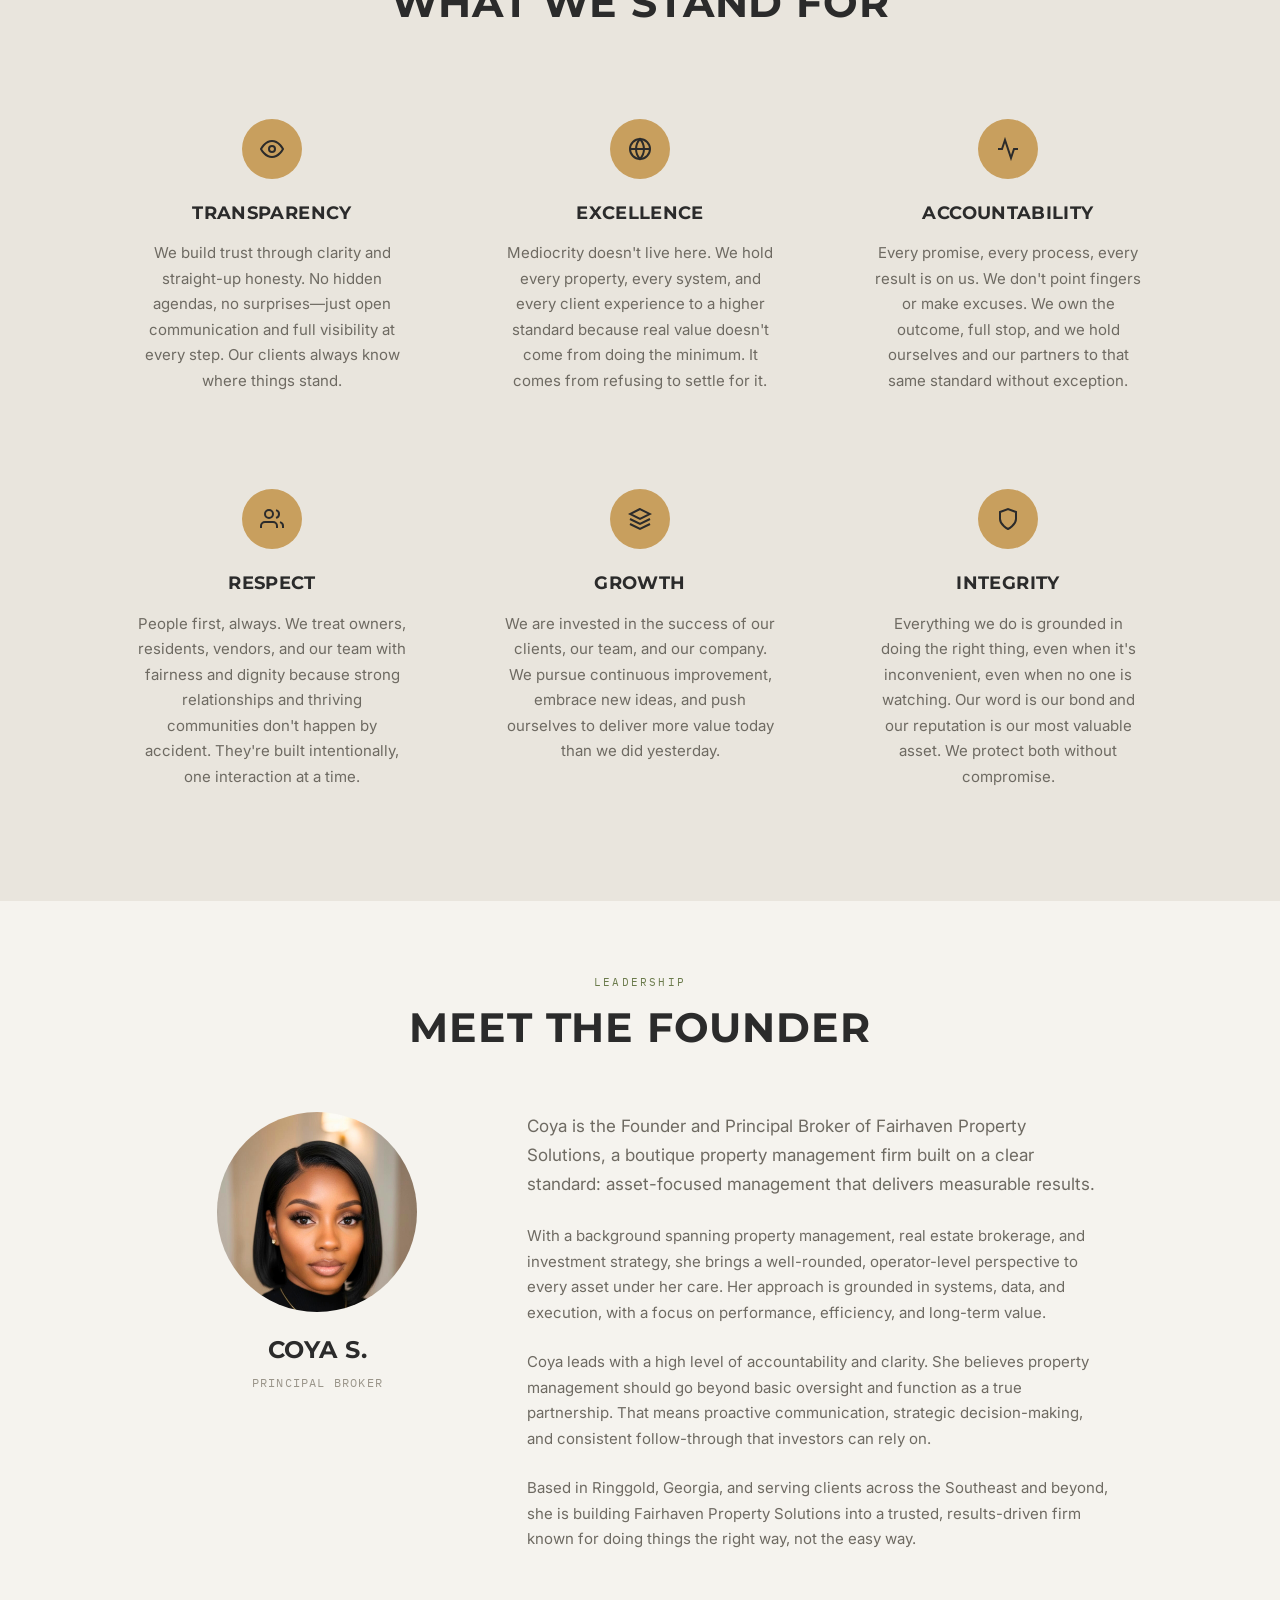
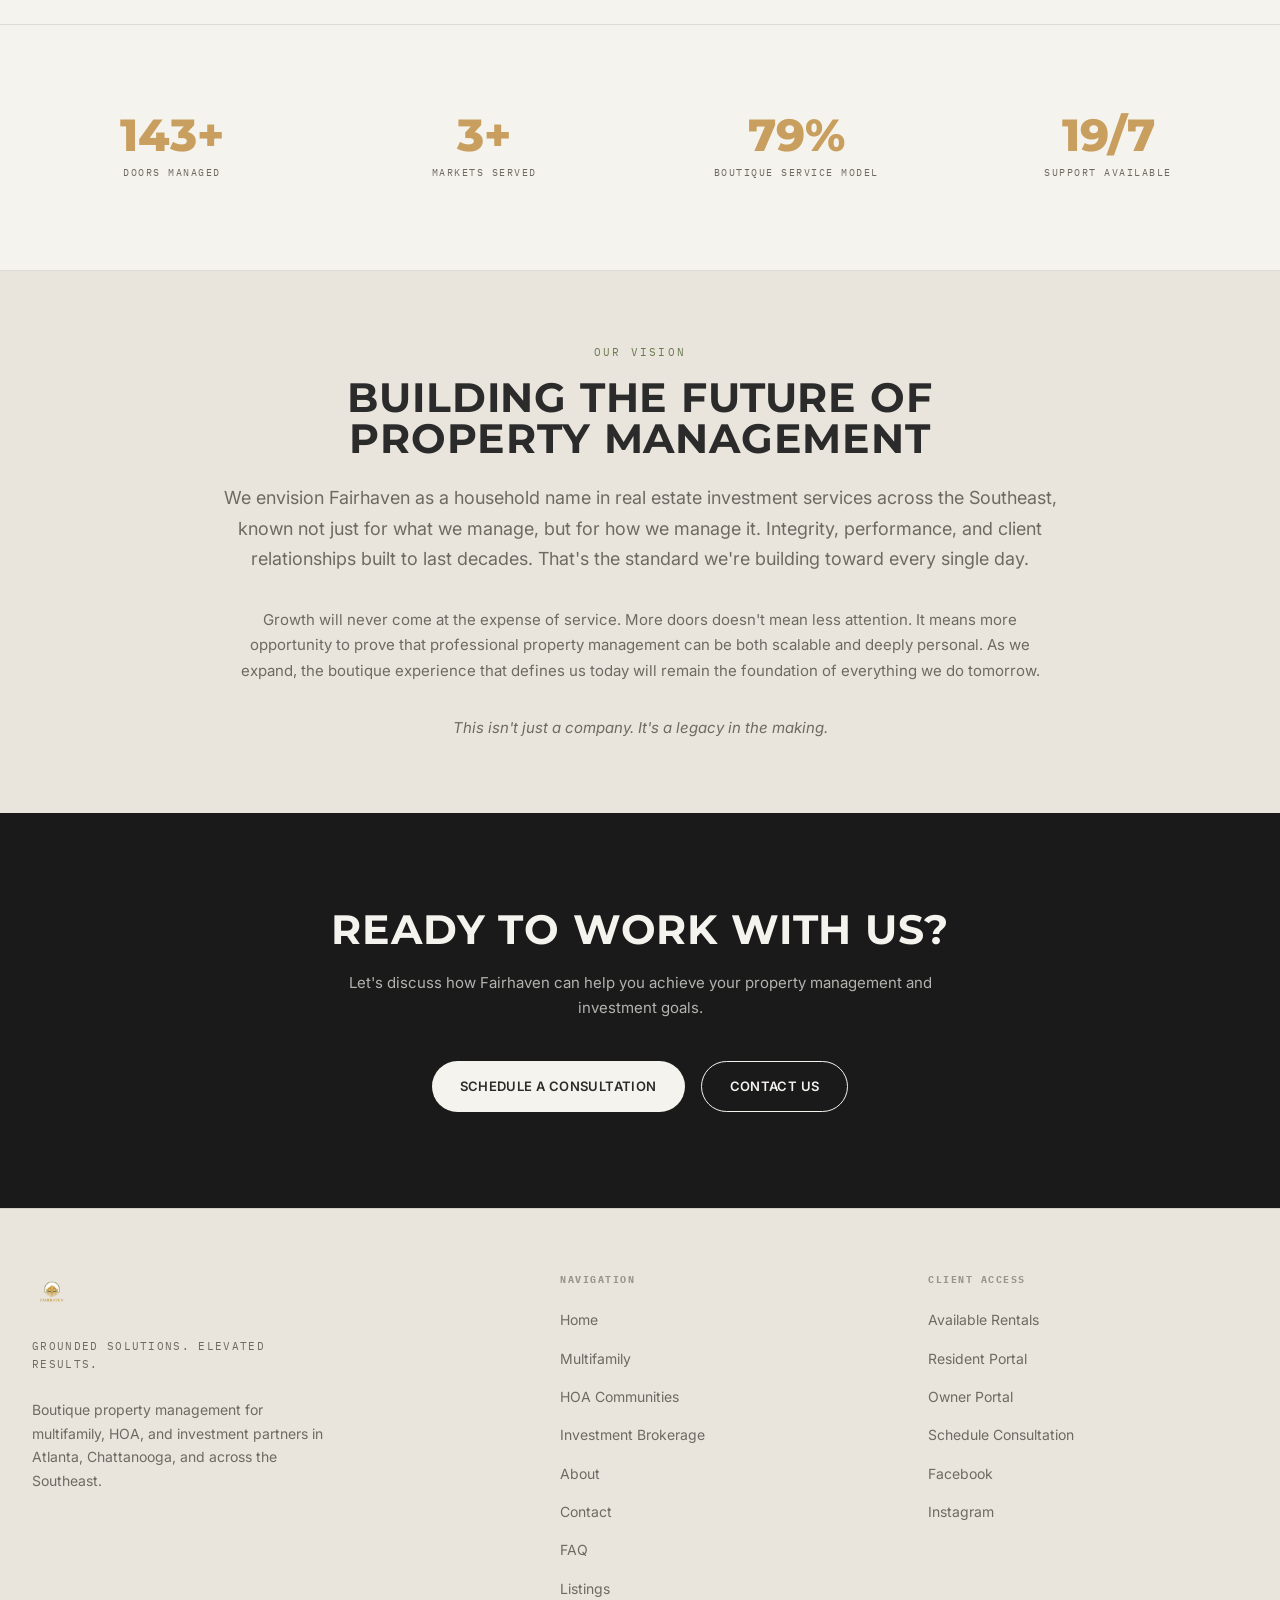
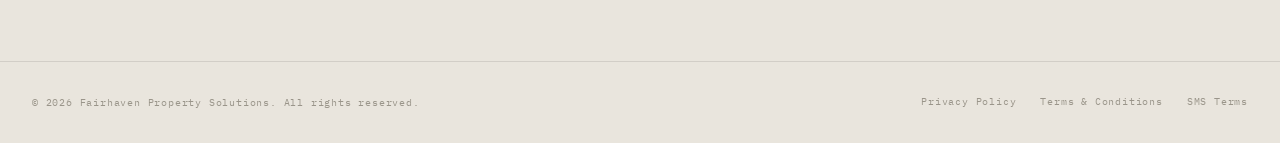
==== commit e310d4dd: "feat: add Terms & Conditions to More dropdown on all pages Added Terms & Conditions link to the Conn" ====
--- a/about.html
+++ b/about.html
@@ -106,6 +106,7 @@
                   <li><a href="https://www.facebook.com/profile.php?id=61581344195329" target="_blank" rel="noopener">Facebook</a></li>
                   <li><a href="https://www.instagram.com/fairhavenpropertysolutions/" target="_blank" rel="noopener">Instagram</a></li>
                   <li><a href="privacy.html">Privacy Policy</a></li>
+                  <li><a href="terms.html">Terms &amp; Conditions</a></li>
                 </ul>
               </div>
             </div>
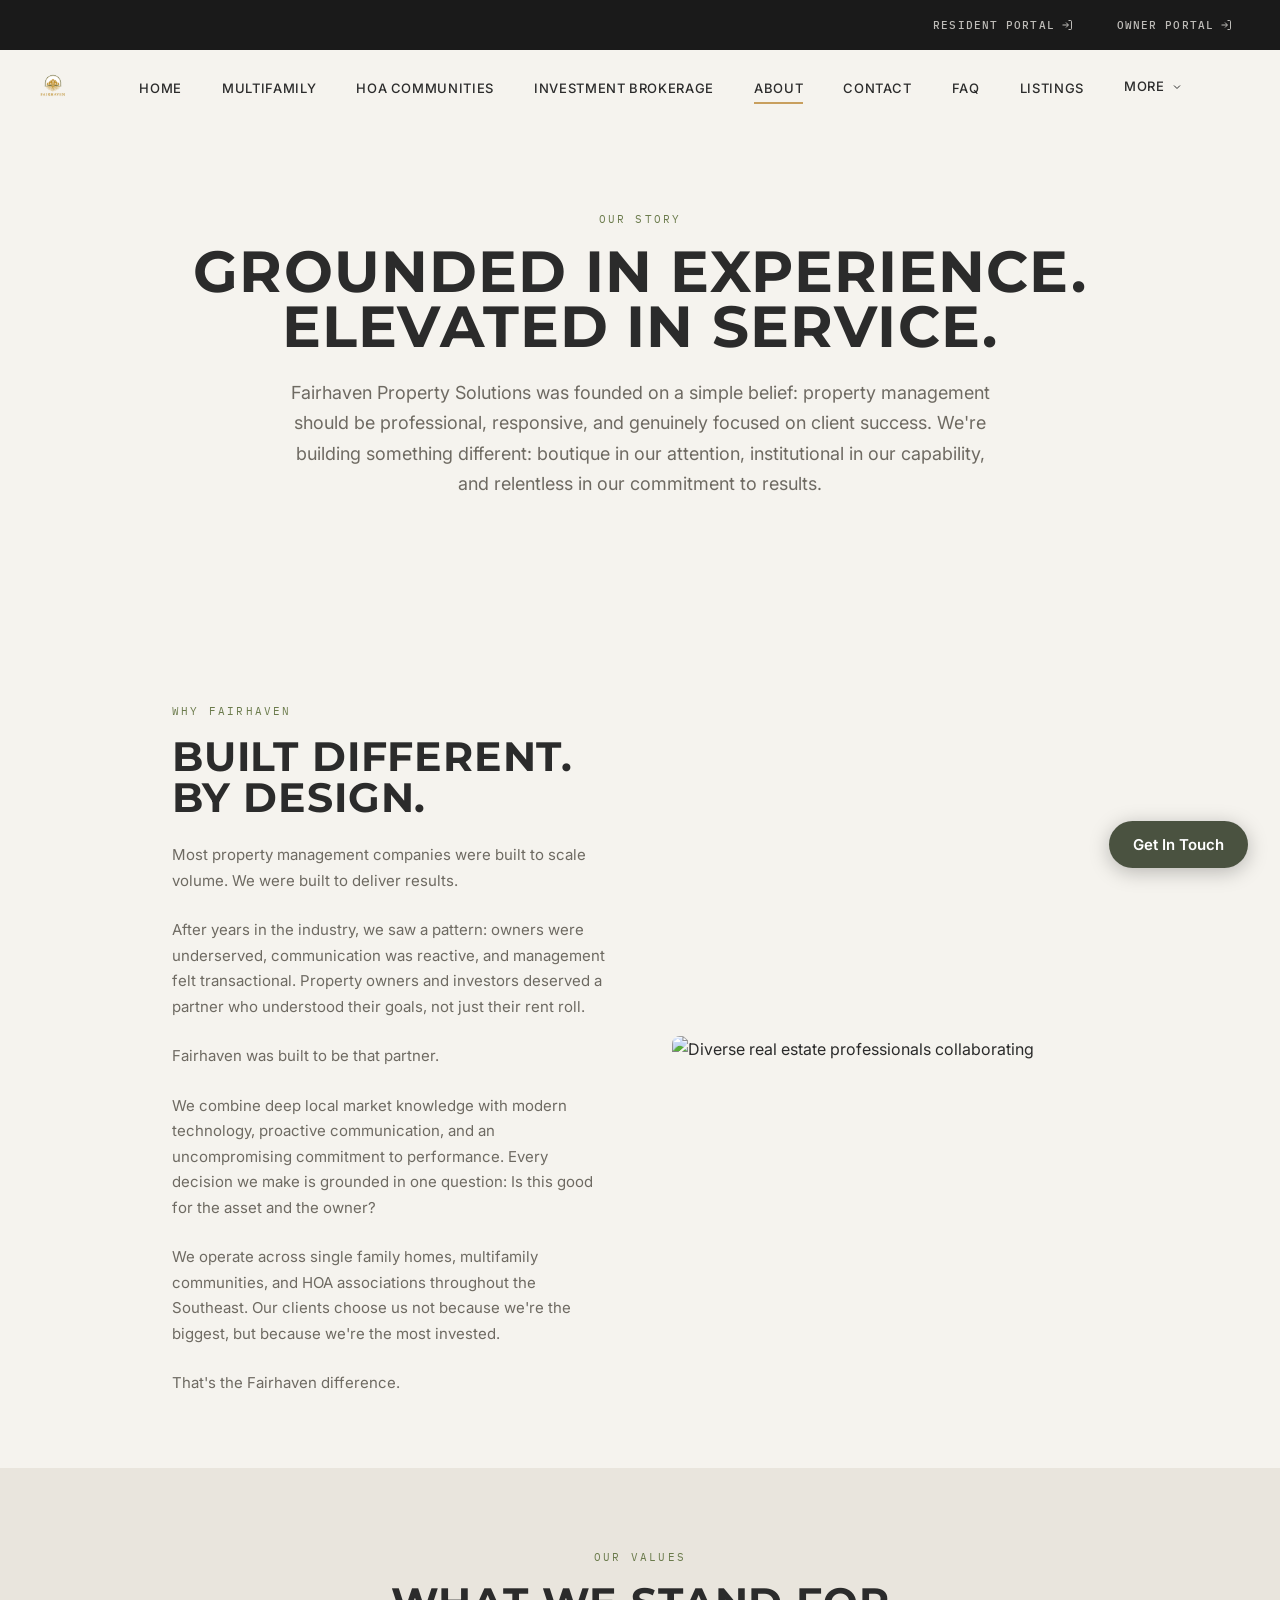
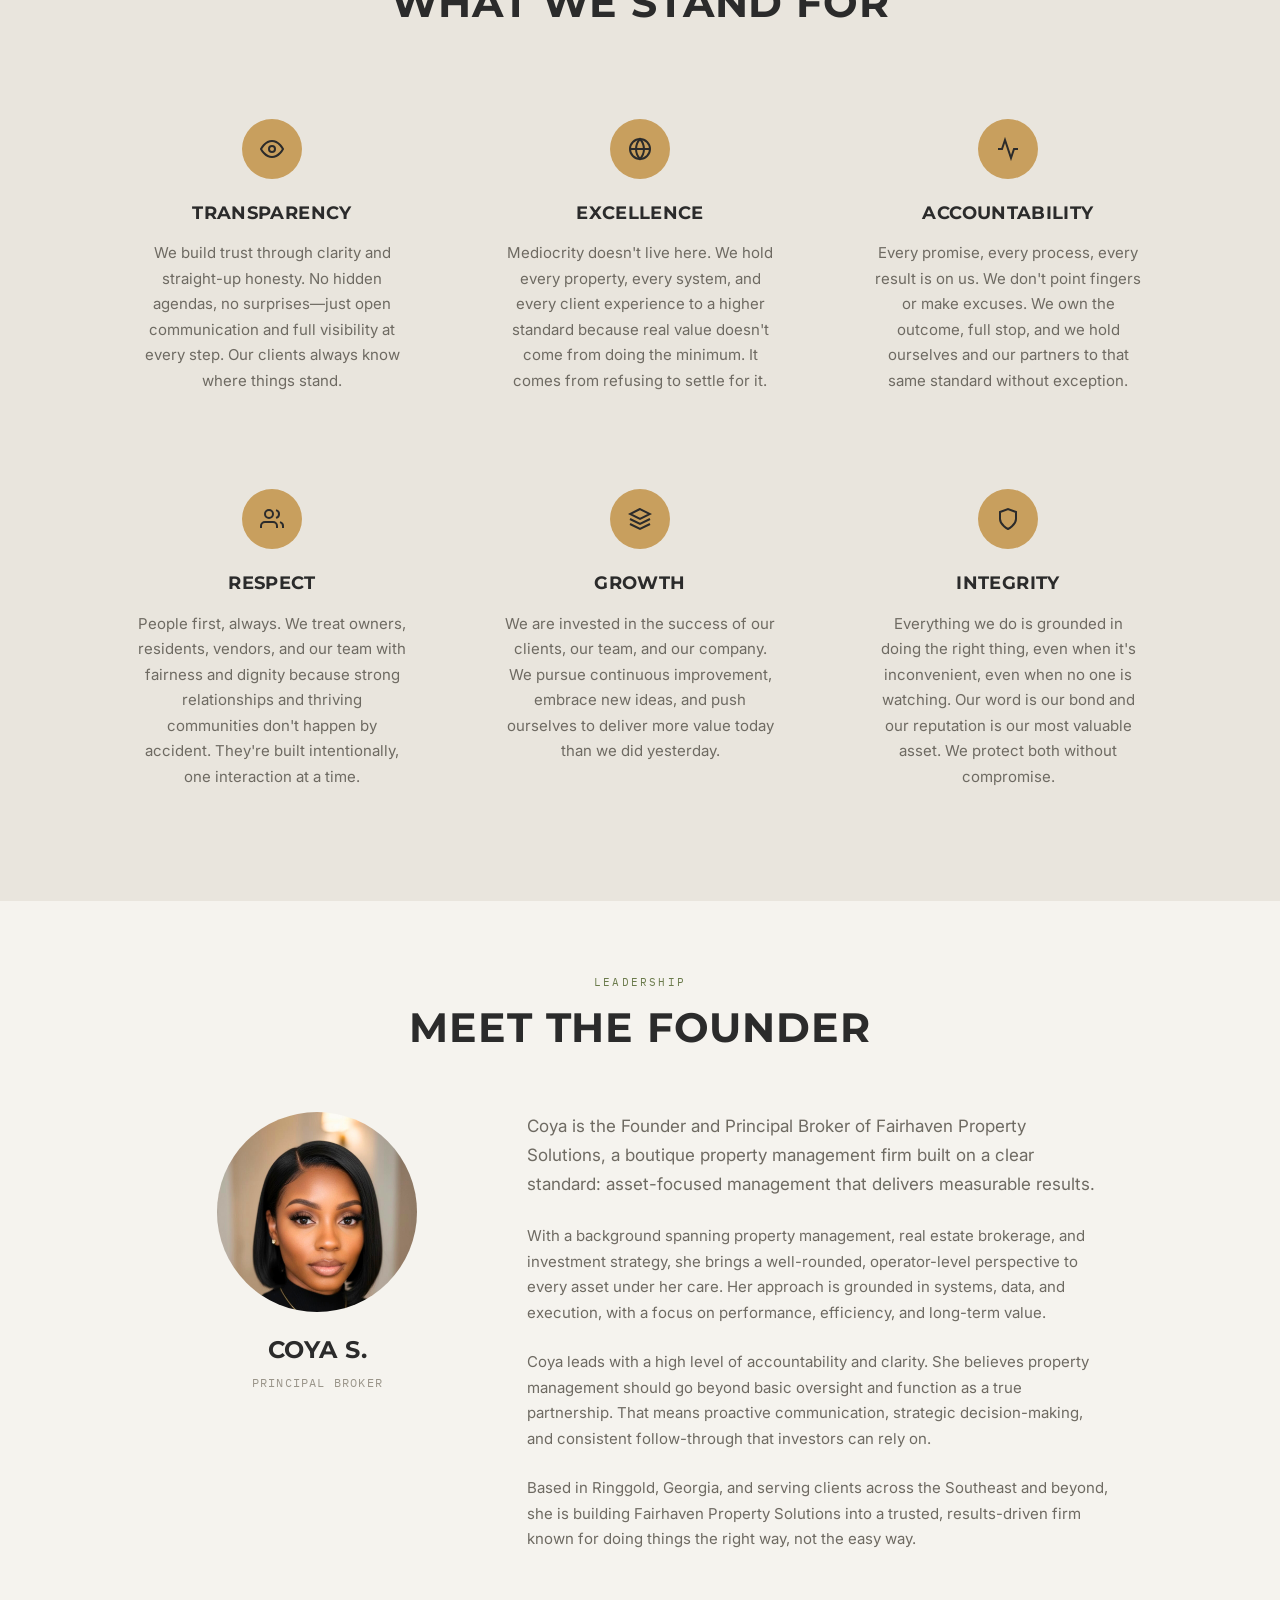
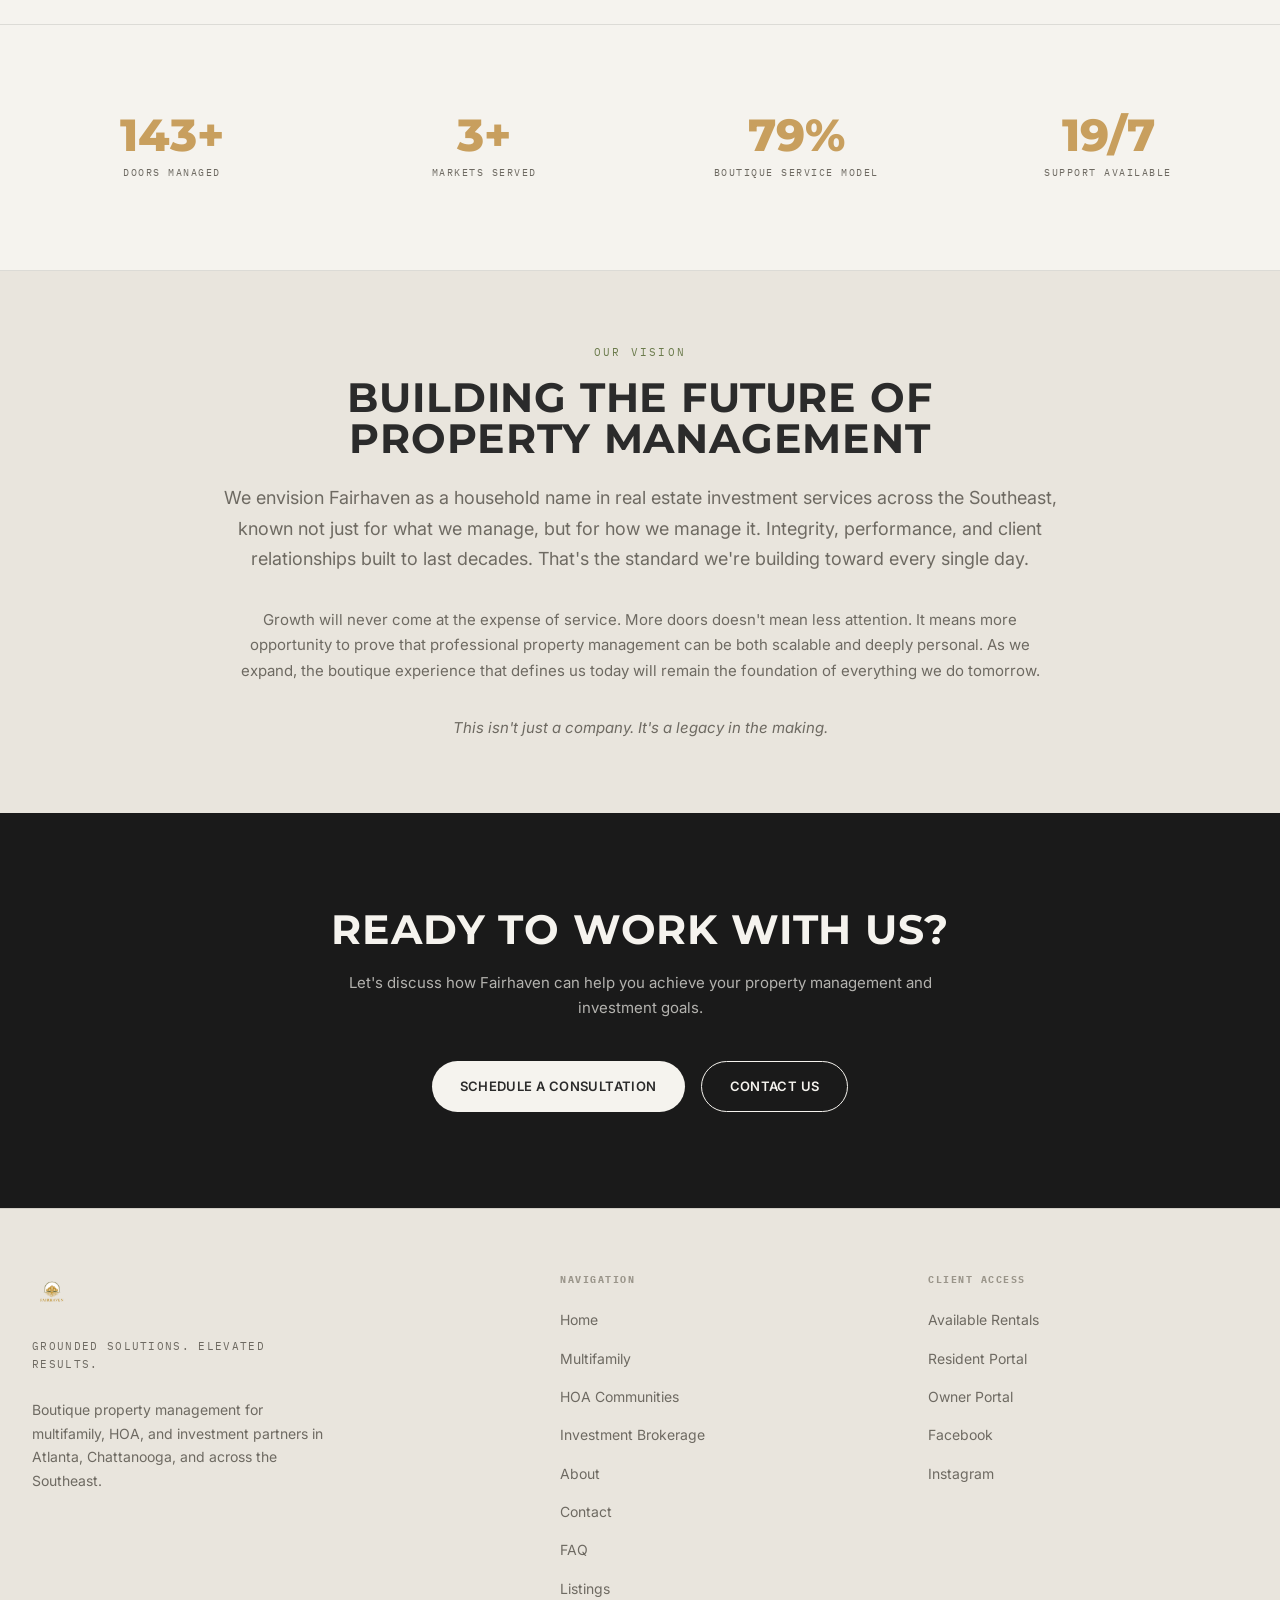
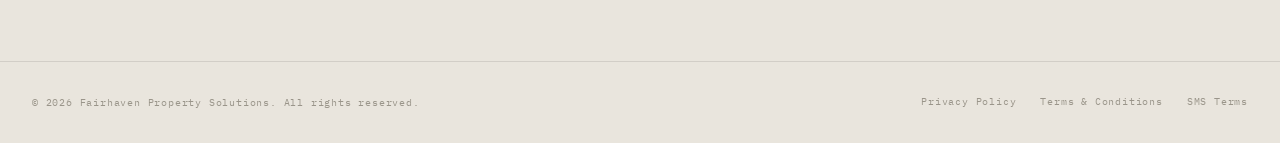
==== commit 1d599666: "[homepage] Update CTA copy + remove Schedule Consultation nav tab - Updated bottom CTA description t" ====
--- a/about.html
+++ b/about.html
@@ -44,15 +44,6 @@
             <path d="M15 3h4a2 2 0 012 2v14a2 2 0 01-2 2h-4M10 17l5-5-5-5M13.8 12H3"/>
           </svg>
         </a>
-        <a href="https://calendly.com/fairhavenpropertysolutions/30min" class="portal-link cta" target="_blank" rel="noopener">
-          Schedule Consultation
-          <svg viewBox="0 0 24 24" fill="none" stroke="currentColor" stroke-width="2">
-            <rect x="3" y="4" width="18" height="18" rx="2" ry="2"/>
-            <line x1="16" y1="2" x2="16" y2="6"/>
-            <line x1="8" y1="2" x2="8" y2="6"/>
-            <line x1="3" y1="10" x2="21" y2="10"/>
-          </svg>
-        </a>
       </div>
     </div>
 
@@ -102,7 +93,6 @@
                 <h4>Connect</h4>
                 <ul>
                   <li><a href="contact.html">Contact</a></li>
-                  <li><a href="https://calendly.com/fairhavenpropertysolutions/30min" target="_blank" rel="noopener">Schedule Consultation</a></li>
                   <li><a href="https://www.facebook.com/profile.php?id=61581344195329" target="_blank" rel="noopener">Facebook</a></li>
                   <li><a href="https://www.instagram.com/fairhavenpropertysolutions/" target="_blank" rel="noopener">Instagram</a></li>
                   <li><a href="privacy.html">Privacy Policy</a></li>
@@ -150,7 +140,6 @@
     <div class="mobile-portals">
       <a href="https://account.appfolio.com/realms/foliospace/protocol/openid-connect/auth?activation_state&client_id=client-abcdef6f-1248-4026-9794-903a50bee830&portfolio_uuid&redirect_uri=https%3A%2F%2Ffairhavenpropertysolutions.appfolio.com%2Fconnect%2Fusers%2Foauth%2Fcallback&response_type=code&scope=openid+offline_access&session_timed_out=false&state" class="mobile-portal-link" target="_blank" rel="noopener">Resident Portal</a>
       <a href="https://fairhavenpropertysolutions.appfolio.com/oportal/users/log_in" class="mobile-portal-link" target="_blank" rel="noopener">Owner Portal</a>
-      <a href="https://calendly.com/fairhavenpropertysolutions/30min" class="mobile-portal-link cta" target="_blank" rel="noopener">Schedule Consultation</a>
     </div>
   </div>
 
@@ -358,7 +347,6 @@
           <li><a href="listings.html">Available Rentals</a></li>
           <li><a href="https://account.appfolio.com/realms/foliospace/protocol/openid-connect/auth?activation_state&client_id=client-abcdef6f-1248-4026-9794-903a50bee830&portfolio_uuid&redirect_uri=https%3A%2F%2Ffairhavenpropertysolutions.appfolio.com%2Fconnect%2Fusers%2Foauth%2Fcallback&response_type=code&scope=openid+offline_access&session_timed_out=false&state" target="_blank" rel="noopener">Resident Portal</a></li>
           <li><a href="https://fairhavenpropertysolutions.appfolio.com/oportal/users/log_in" target="_blank" rel="noopener">Owner Portal</a></li>
-          <li><a href="https://calendly.com/fairhavenpropertysolutions/30min" target="_blank" rel="noopener">Schedule Consultation</a></li>
           <li><a href="https://www.facebook.com/profile.php?id=61581344195329" target="_blank" rel="noopener">Facebook</a></li>
           <li><a href="https://www.instagram.com/fairhavenpropertysolutions/" target="_blank" rel="noopener">Instagram</a></li>
         </ul>
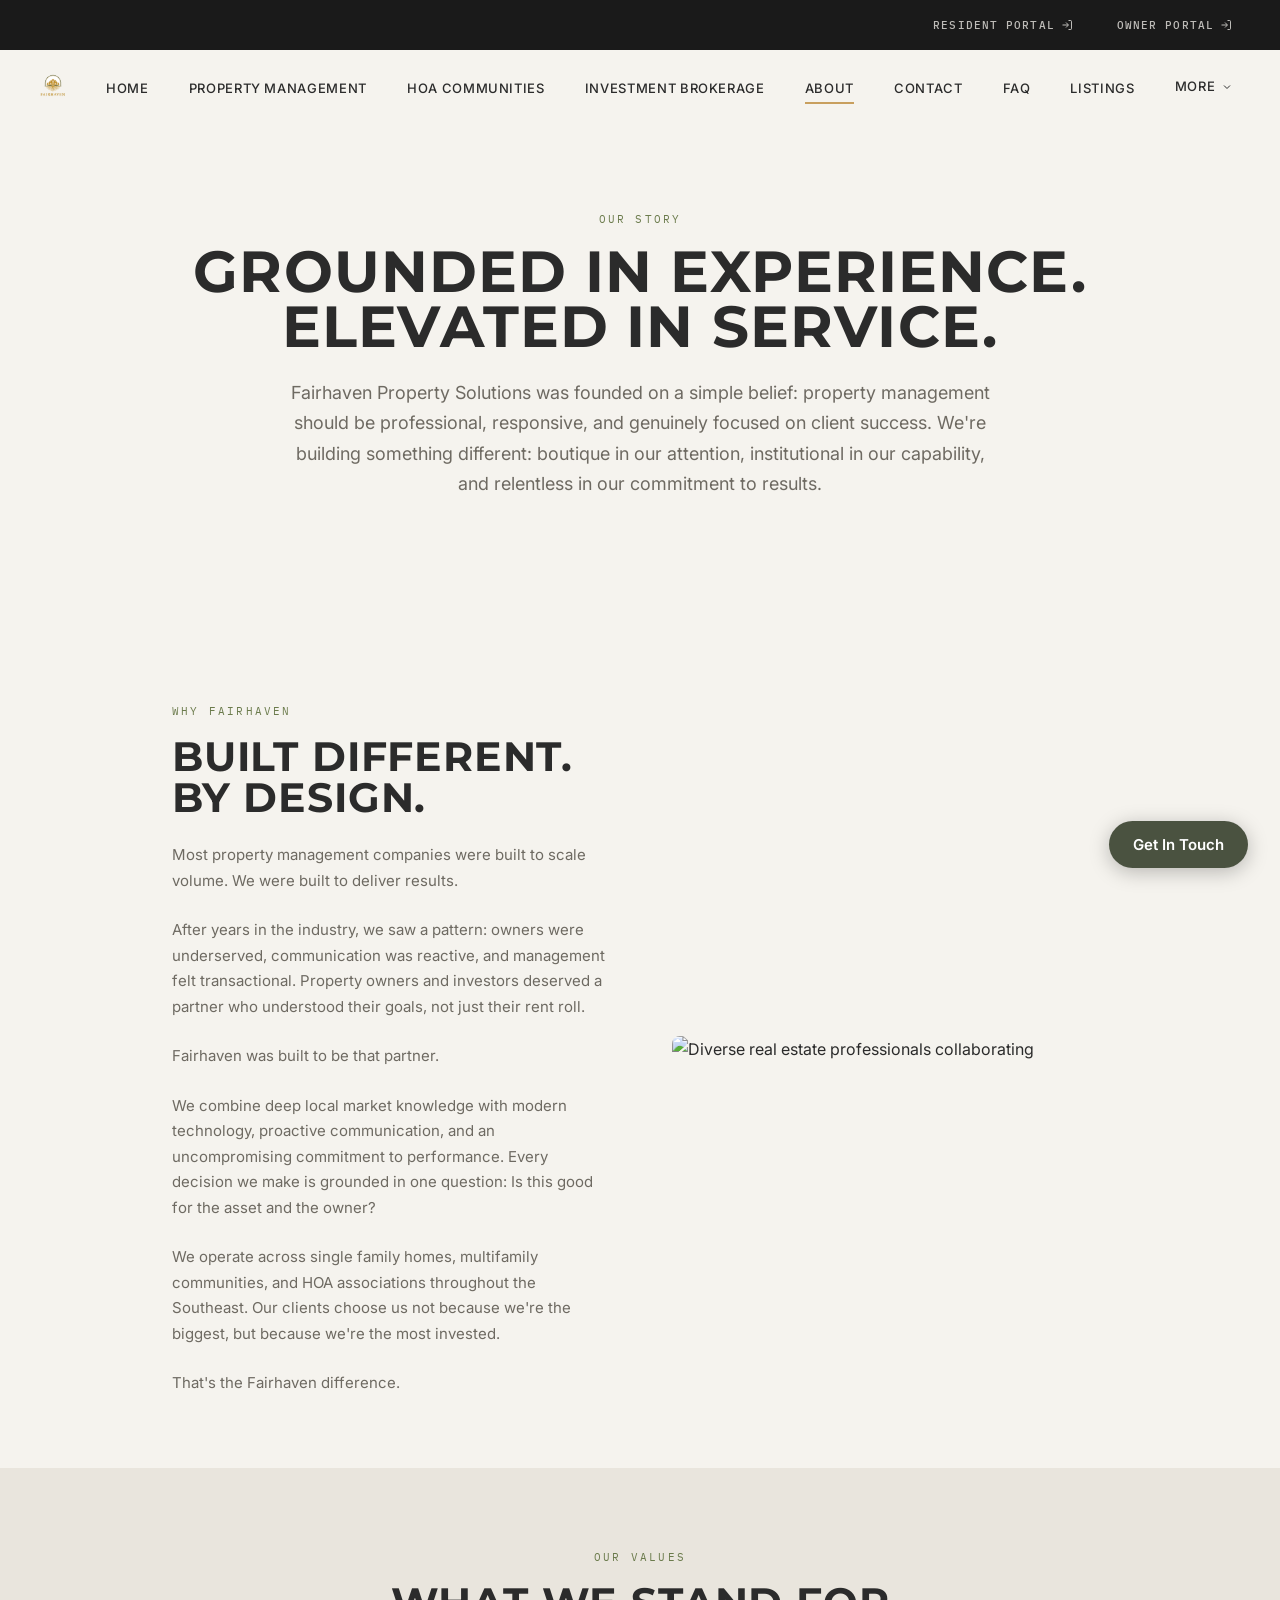
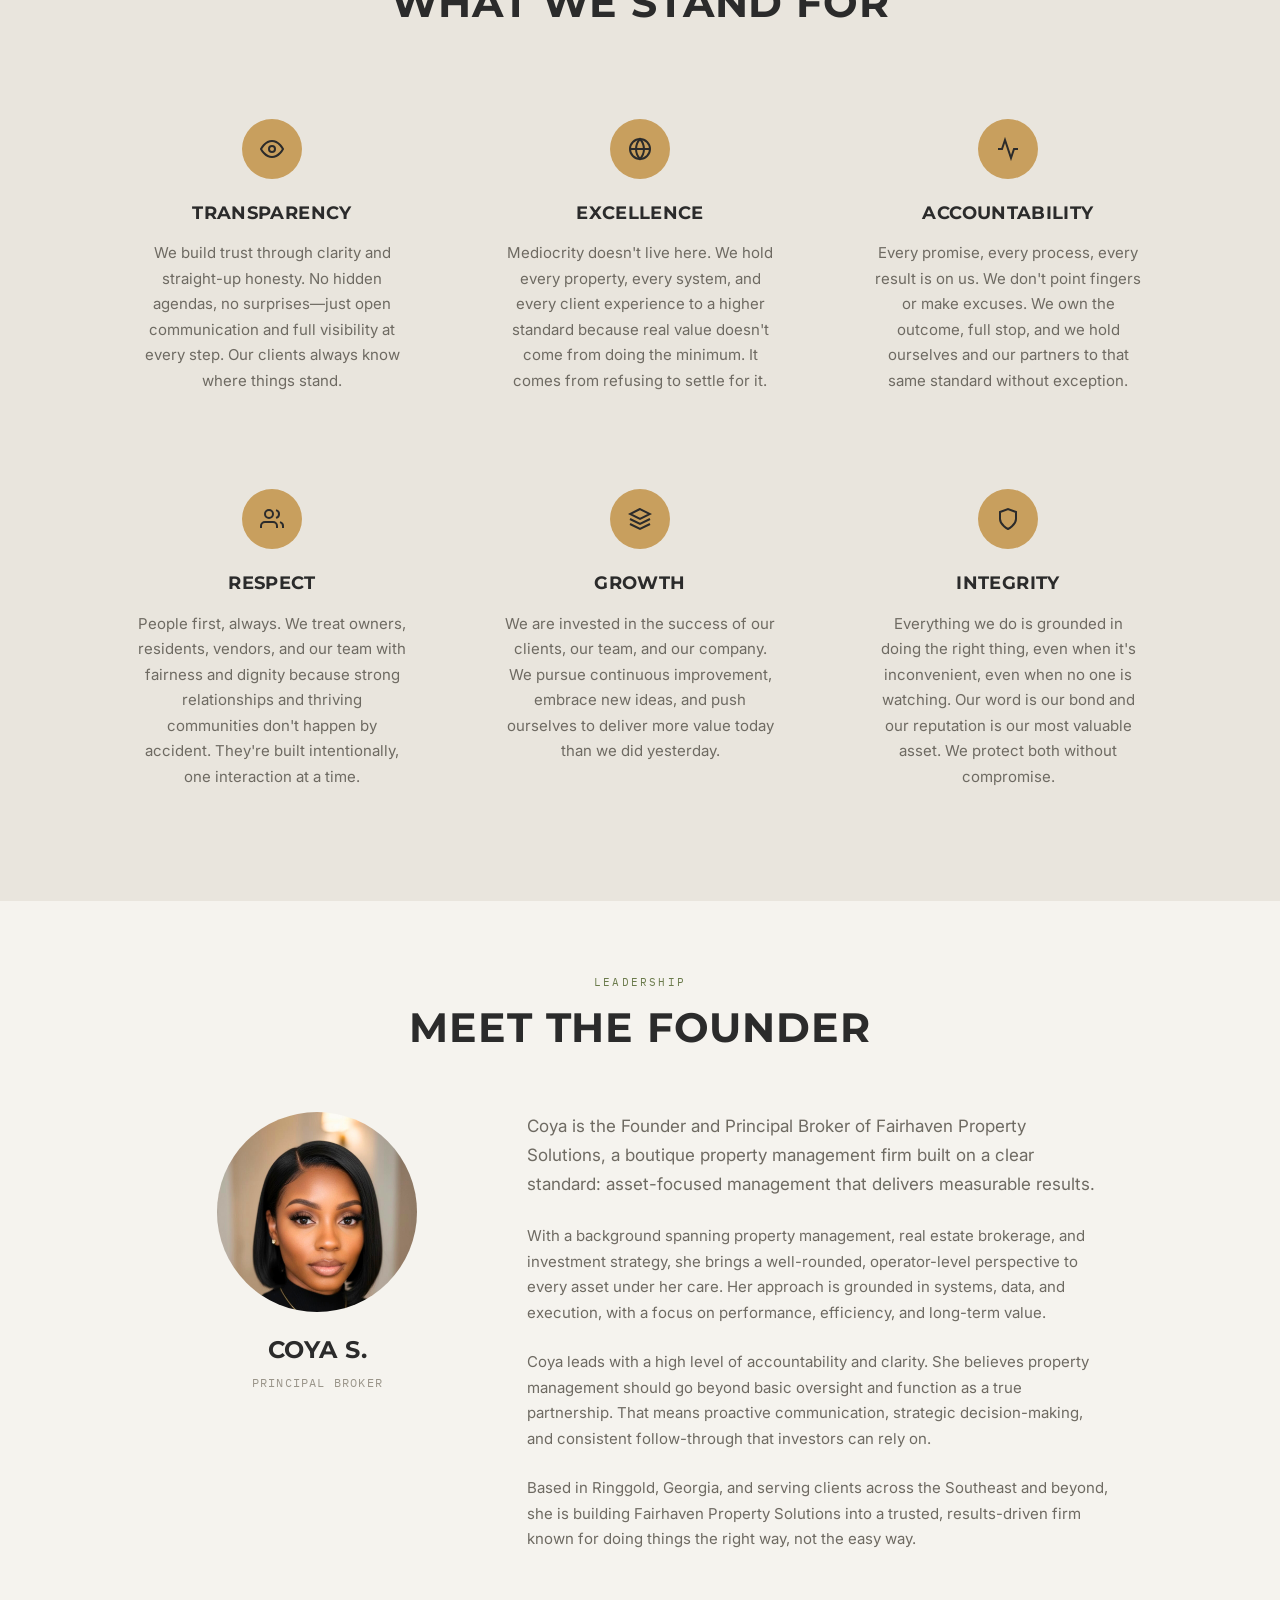
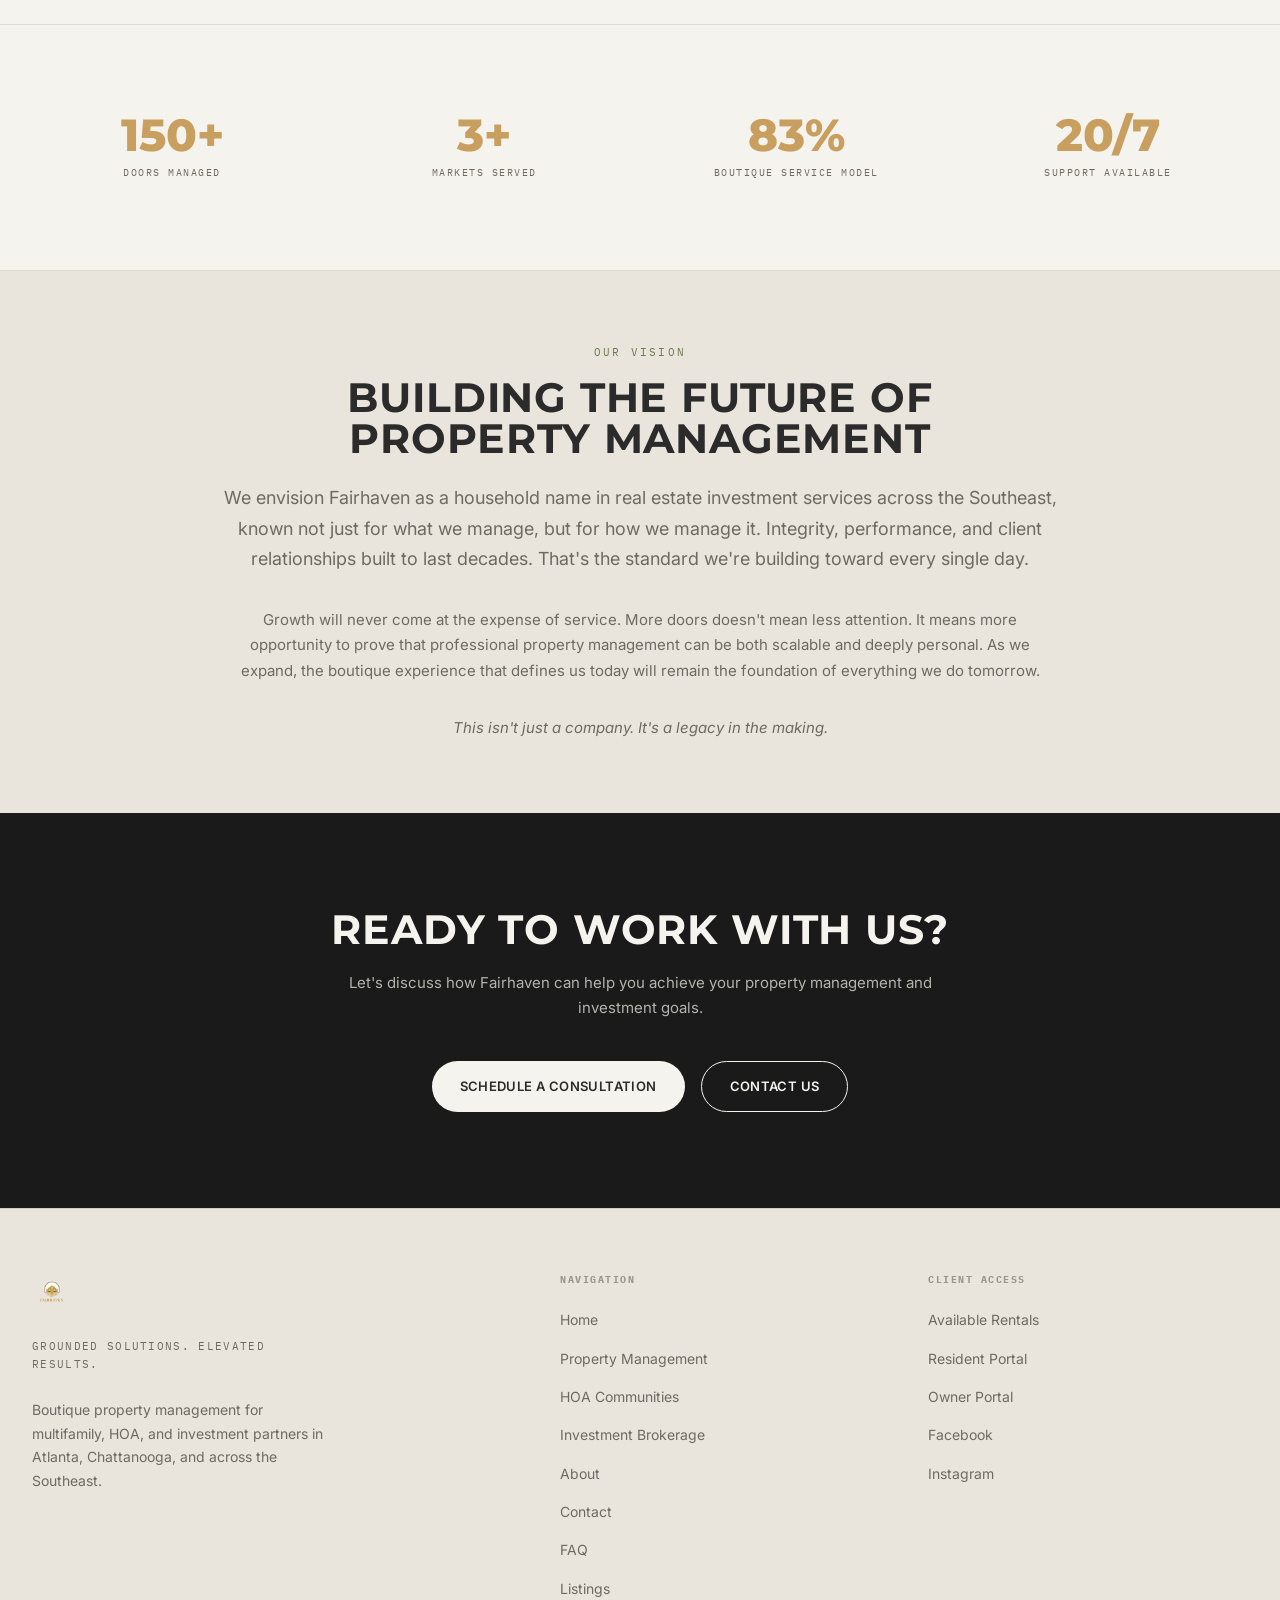
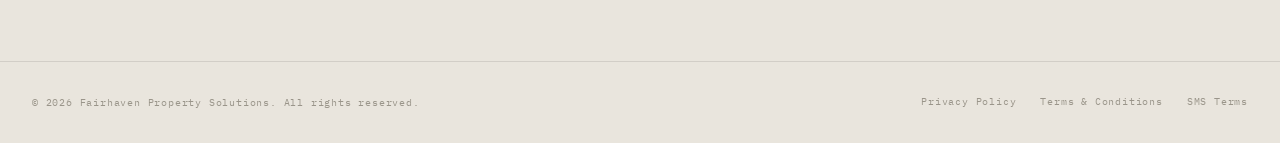
==== commit 79e88f86: "[property-mgmt] Rename Multifamily tab + full page content update - Renamed nav tab to "Property Man" ====
--- a/about.html
+++ b/about.html
@@ -56,7 +56,7 @@
 
         <ul class="nav-links">
           <li><a href="index.html" class="nav-link">Home</a></li>
-          <li><a href="multifamily.html" class="nav-link">Multifamily</a></li>
+          <li><a href="multifamily.html" class="nav-link">Property Management</a></li>
           <li><a href="hoa.html" class="nav-link">HOA Communities</a></li>
           <li><a href="brokerage.html" class="nav-link">Investment Brokerage</a></li>
           <li><a href="about.html" class="nav-link">About</a></li>
@@ -74,7 +74,7 @@
               <div class="dropdown-column">
                 <h4>Services</h4>
                 <ul>
-                  <li><a href="multifamily.html">Multifamily Management</a></li>
+                  <li><a href="multifamily.html">Property Management</a></li>
                   <li><a href="hoa.html">HOA Community Management</a></li>
                   <li><a href="brokerage.html">Investment Brokerage</a></li>
                   <li><a href="faq.html">FAQ</a></li>
@@ -121,7 +121,7 @@
     </button>
     <ul class="mobile-nav-links">
       <li><a href="index.html">Home</a></li>
-      <li><a href="multifamily.html">Multifamily</a></li>
+      <li><a href="multifamily.html">Property Management</a></li>
       <li><a href="hoa.html">HOA Communities</a></li>
       <li><a href="brokerage.html">Investment Brokerage</a></li>
       <li><a href="about.html">About</a></li>
@@ -130,7 +130,7 @@
       <li><a href="listings.html">Listings</a></li>
       <li class="mobile-dropdown">
         <h4>Services</h4>
-        <a href="multifamily.html">Multifamily Management</a>
+        <a href="multifamily.html">Property Management</a>
         <a href="hoa.html">HOA Community Management</a>
         <a href="brokerage.html">Investment Brokerage</a>
         <h4>Client Access</h4>
@@ -332,7 +332,7 @@
         <h4>Navigation</h4>
         <ul class="footer-links">
           <li><a href="index.html">Home</a></li>
-          <li><a href="multifamily.html">Multifamily</a></li>
+          <li><a href="multifamily.html">Property Management</a></li>
           <li><a href="hoa.html">HOA Communities</a></li>
           <li><a href="brokerage.html">Investment Brokerage</a></li>
           <li><a href="about.html">About</a></li>
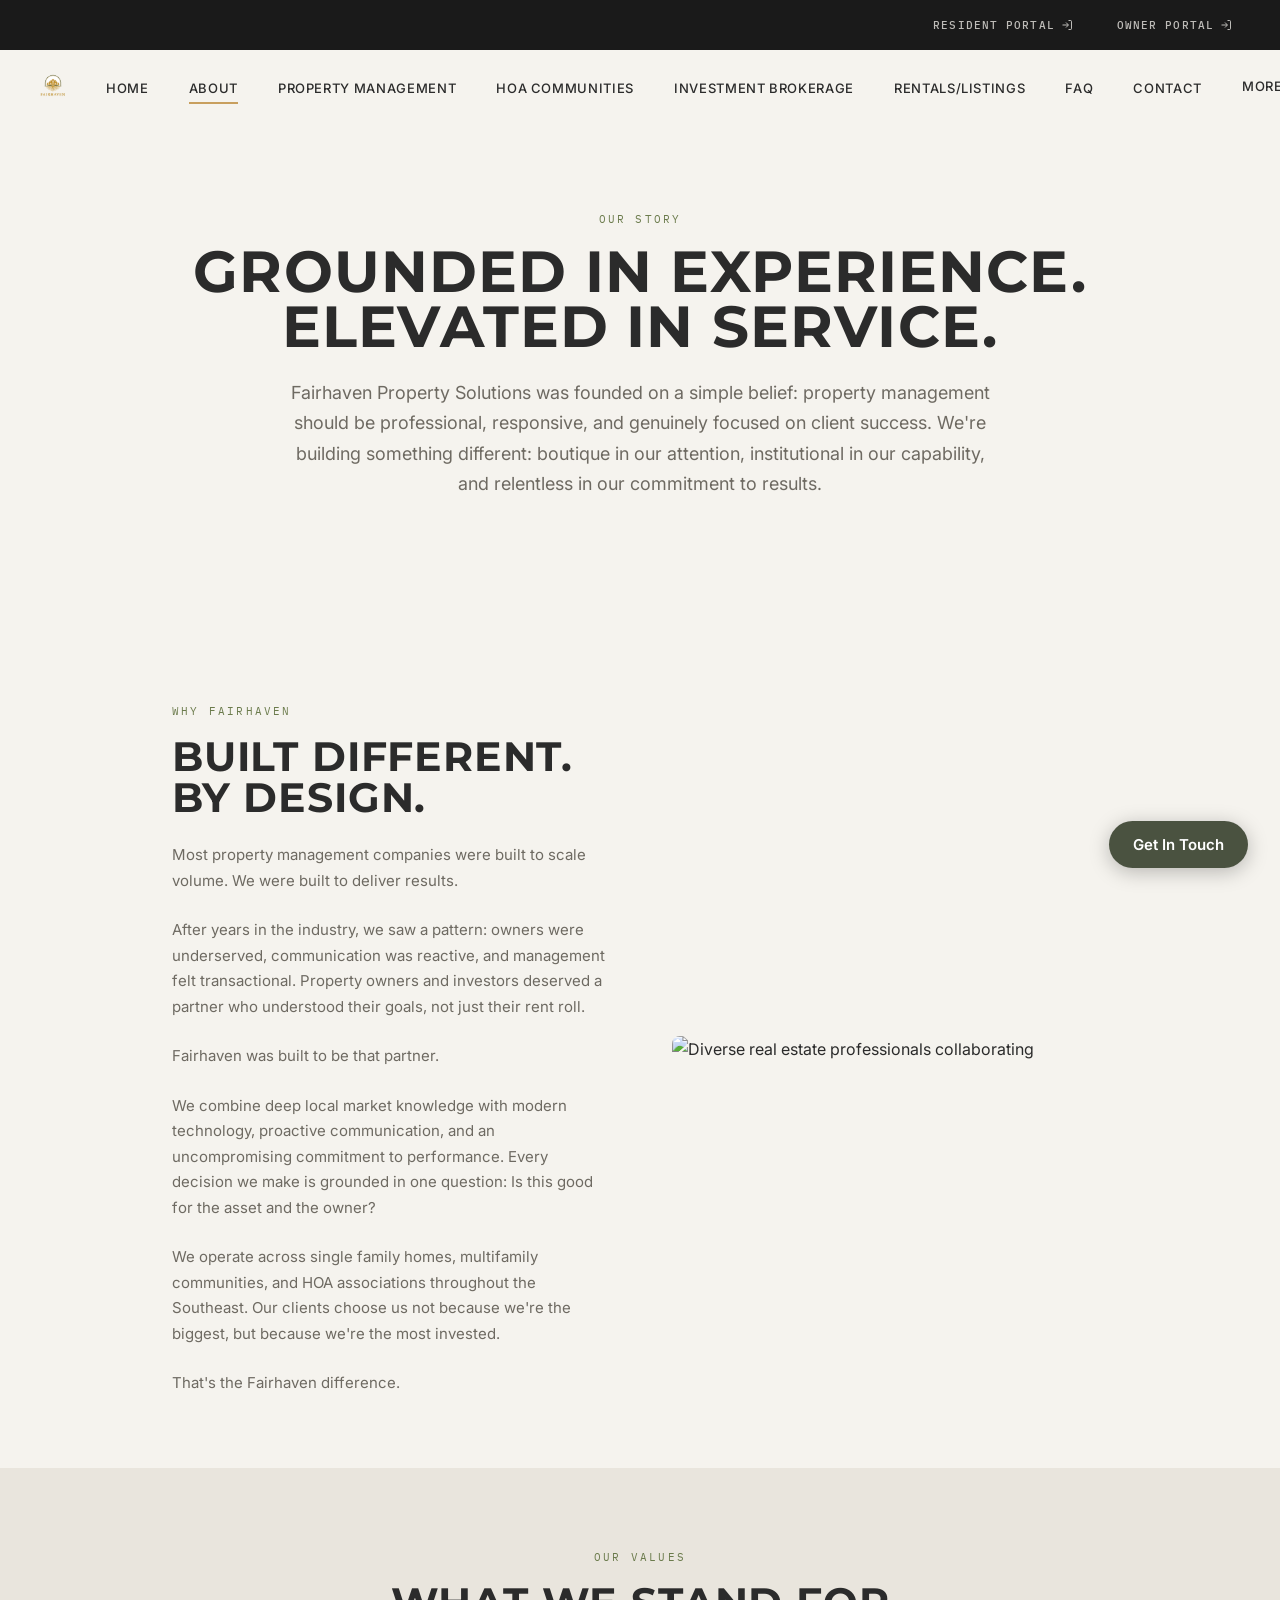
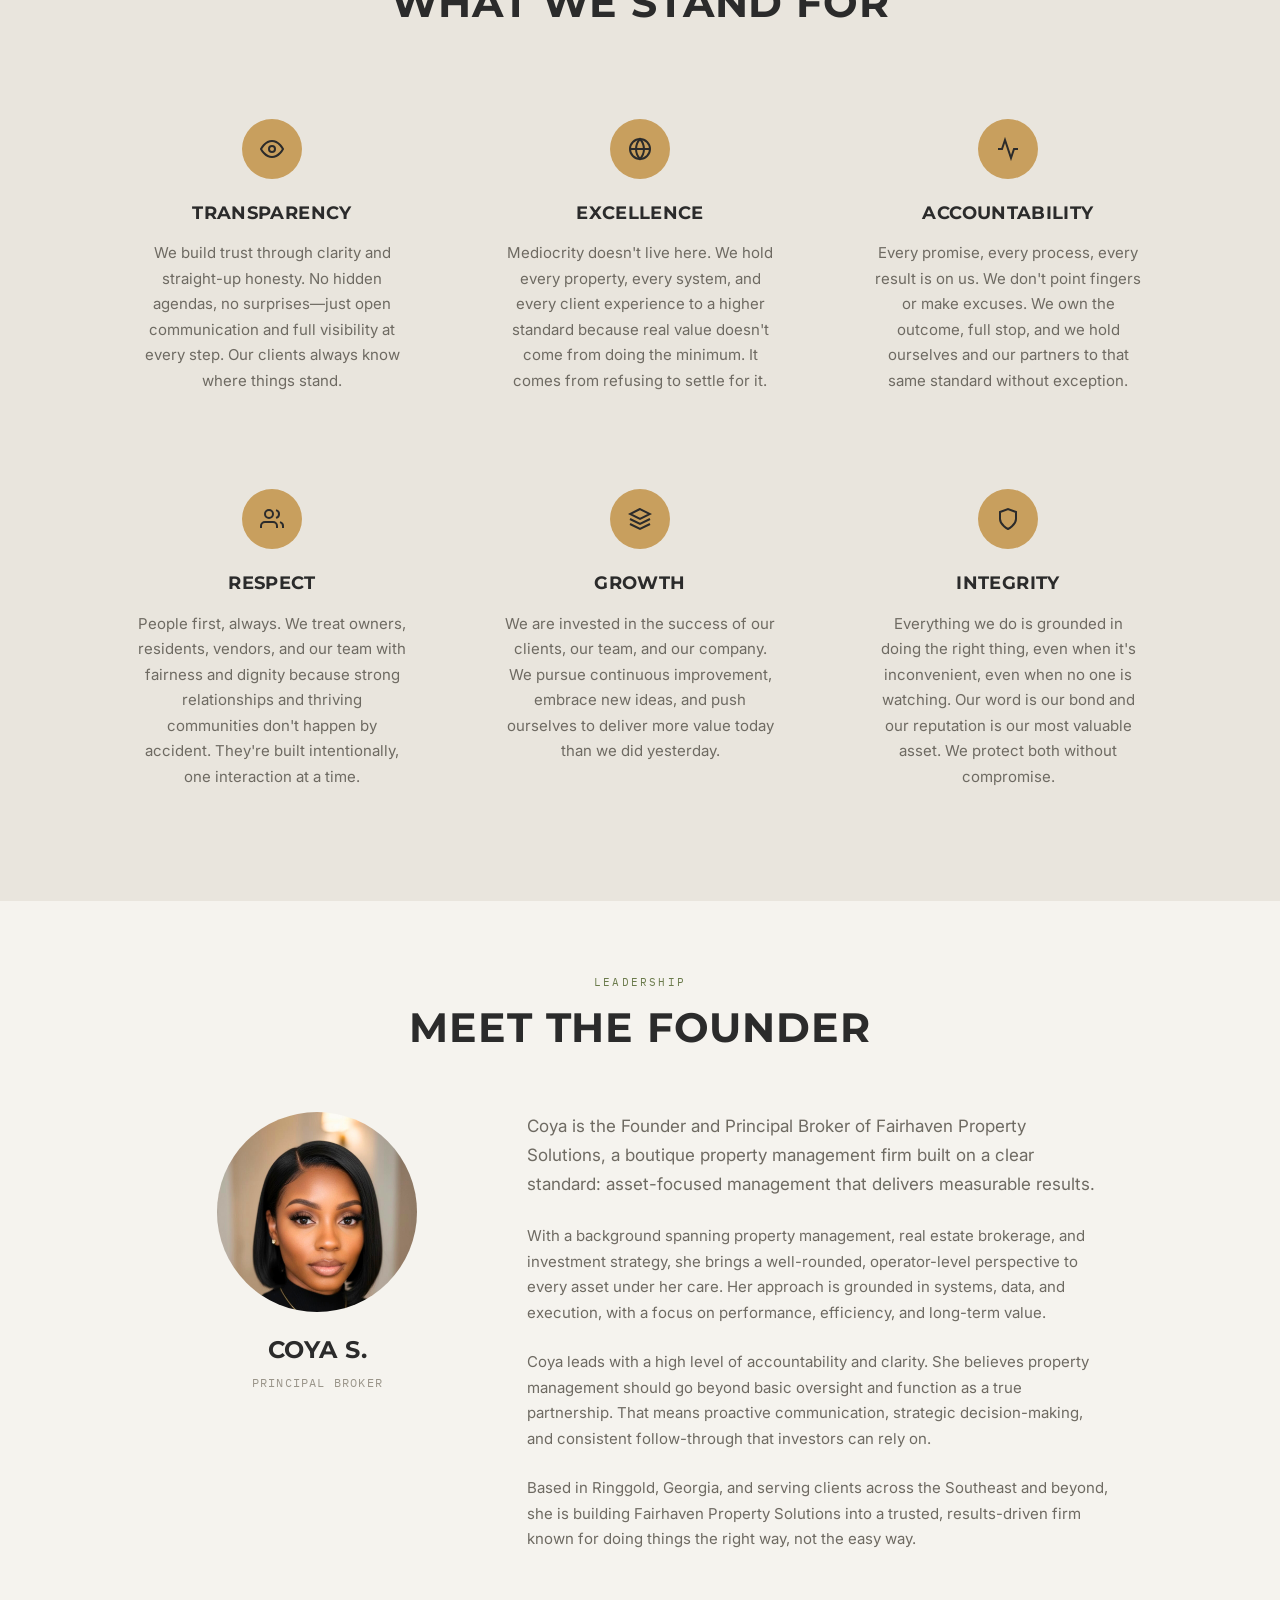
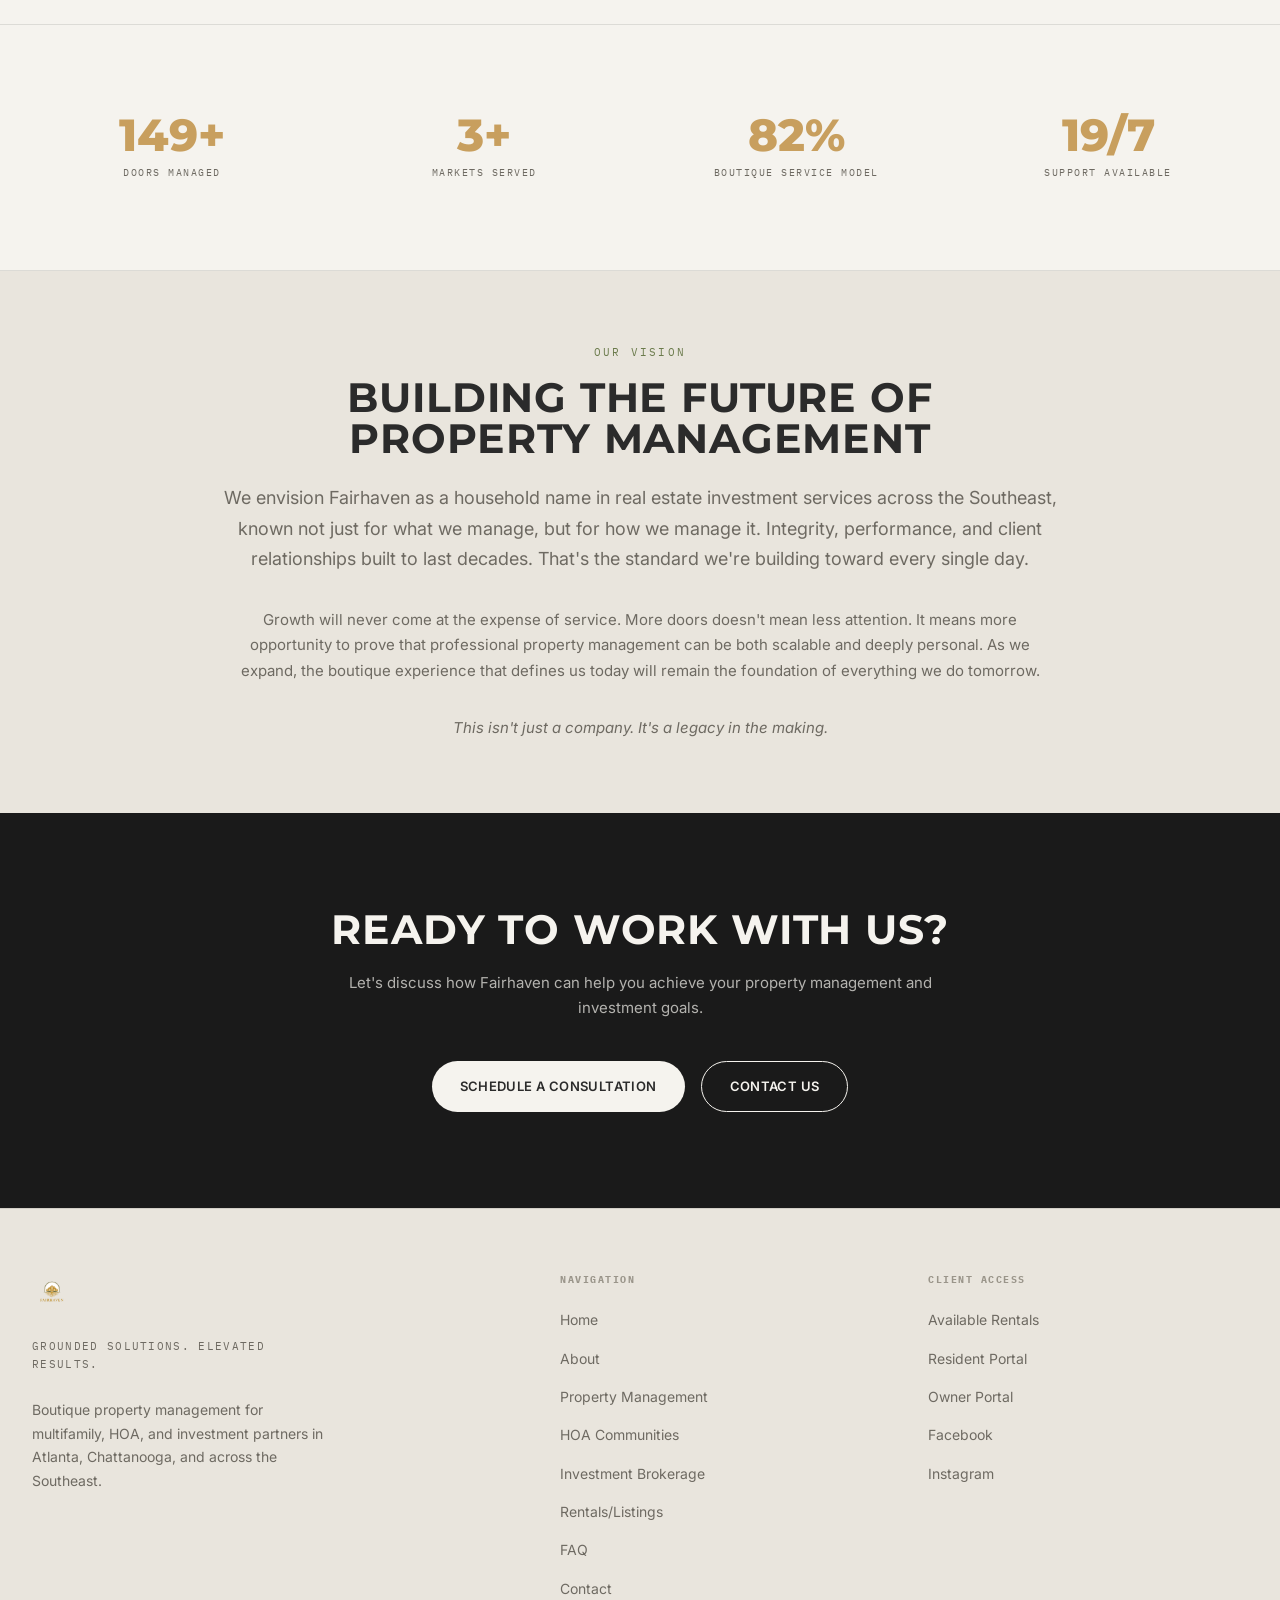
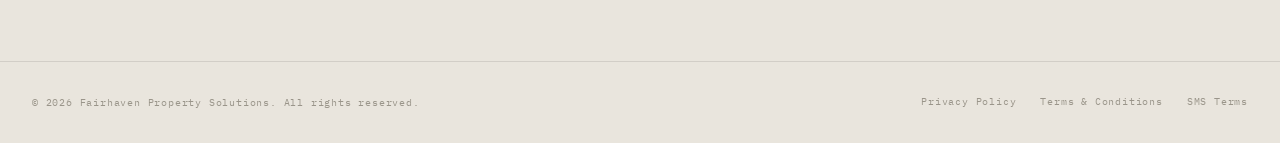
==== commit a36fca0f: "[nav + contact] Reorder nav, update contact page Nav (all 11 pages): - New order: Home > About > Pro" ====
--- a/about.html
+++ b/about.html
@@ -56,13 +56,13 @@
 
         <ul class="nav-links">
           <li><a href="index.html" class="nav-link">Home</a></li>
+          <li><a href="about.html" class="nav-link">About</a></li>
           <li><a href="multifamily.html" class="nav-link">Property Management</a></li>
           <li><a href="hoa.html" class="nav-link">HOA Communities</a></li>
           <li><a href="brokerage.html" class="nav-link">Investment Brokerage</a></li>
-          <li><a href="about.html" class="nav-link">About</a></li>
+          <li><a href="listings.html" class="nav-link">Rentals/Listings</a></li>
+          <li><a href="faq.html" class="nav-link">FAQ</a></li>
           <li><a href="contact.html" class="nav-link">Contact</a></li>
-          <li><a href="faq.html" class="nav-link">FAQ</a></li>
-          <li><a href="listings.html" class="nav-link">Listings</a></li>
           <li class="dropdown">
             <span class="nav-link dropdown-toggle">
               More
@@ -78,7 +78,7 @@
                   <li><a href="hoa.html">HOA Community Management</a></li>
                   <li><a href="brokerage.html">Investment Brokerage</a></li>
                   <li><a href="faq.html">FAQ</a></li>
-                  <li><a href="listings.html">Listings</a></li>
+                  <li><a href="listings.html">Rentals/Listings</a></li>
                 </ul>
               </div>
               <div class="dropdown-column">
@@ -121,13 +121,13 @@
     </button>
     <ul class="mobile-nav-links">
       <li><a href="index.html">Home</a></li>
+      <li><a href="about.html">About</a></li>
       <li><a href="multifamily.html">Property Management</a></li>
       <li><a href="hoa.html">HOA Communities</a></li>
       <li><a href="brokerage.html">Investment Brokerage</a></li>
-      <li><a href="about.html">About</a></li>
+      <li><a href="listings.html">Rentals/Listings</a></li>
+      <li><a href="faq.html">FAQ</a></li>
       <li><a href="contact.html">Contact</a></li>
-      <li><a href="faq.html">FAQ</a></li>
-      <li><a href="listings.html">Listings</a></li>
       <li class="mobile-dropdown">
         <h4>Services</h4>
         <a href="multifamily.html">Property Management</a>
@@ -332,13 +332,13 @@
         <h4>Navigation</h4>
         <ul class="footer-links">
           <li><a href="index.html">Home</a></li>
+          <li><a href="about.html">About</a></li>
           <li><a href="multifamily.html">Property Management</a></li>
           <li><a href="hoa.html">HOA Communities</a></li>
           <li><a href="brokerage.html">Investment Brokerage</a></li>
-          <li><a href="about.html">About</a></li>
+          <li><a href="listings.html">Rentals/Listings</a></li>
+          <li><a href="faq.html">FAQ</a></li>
           <li><a href="contact.html">Contact</a></li>
-          <li><a href="faq.html">FAQ</a></li>
-          <li><a href="listings.html">Listings</a></li>
         </ul>
       </div>
       <div class="footer-column">
@@ -378,7 +378,7 @@
         </svg>
       </button>
       <h3 style="margin-bottom:1rem;font-family:var(--font-heading);font-size:1.25rem;">Get In Touch</h3>
-      <p style="margin-bottom:1.5rem;color:var(--text-secondary);font-size:0.9375rem;">Fill out the form below and we'll get back to you within one business day.</p>
+      <p style="margin-bottom:1.5rem;color:var(--text-secondary);font-size:0.9375rem;">Fill out the form below and we'll get back to you within 48 hours.</p>
       <div class="ml-embedded" data-form="CKXbva"></div>
     </div>
   </div>
